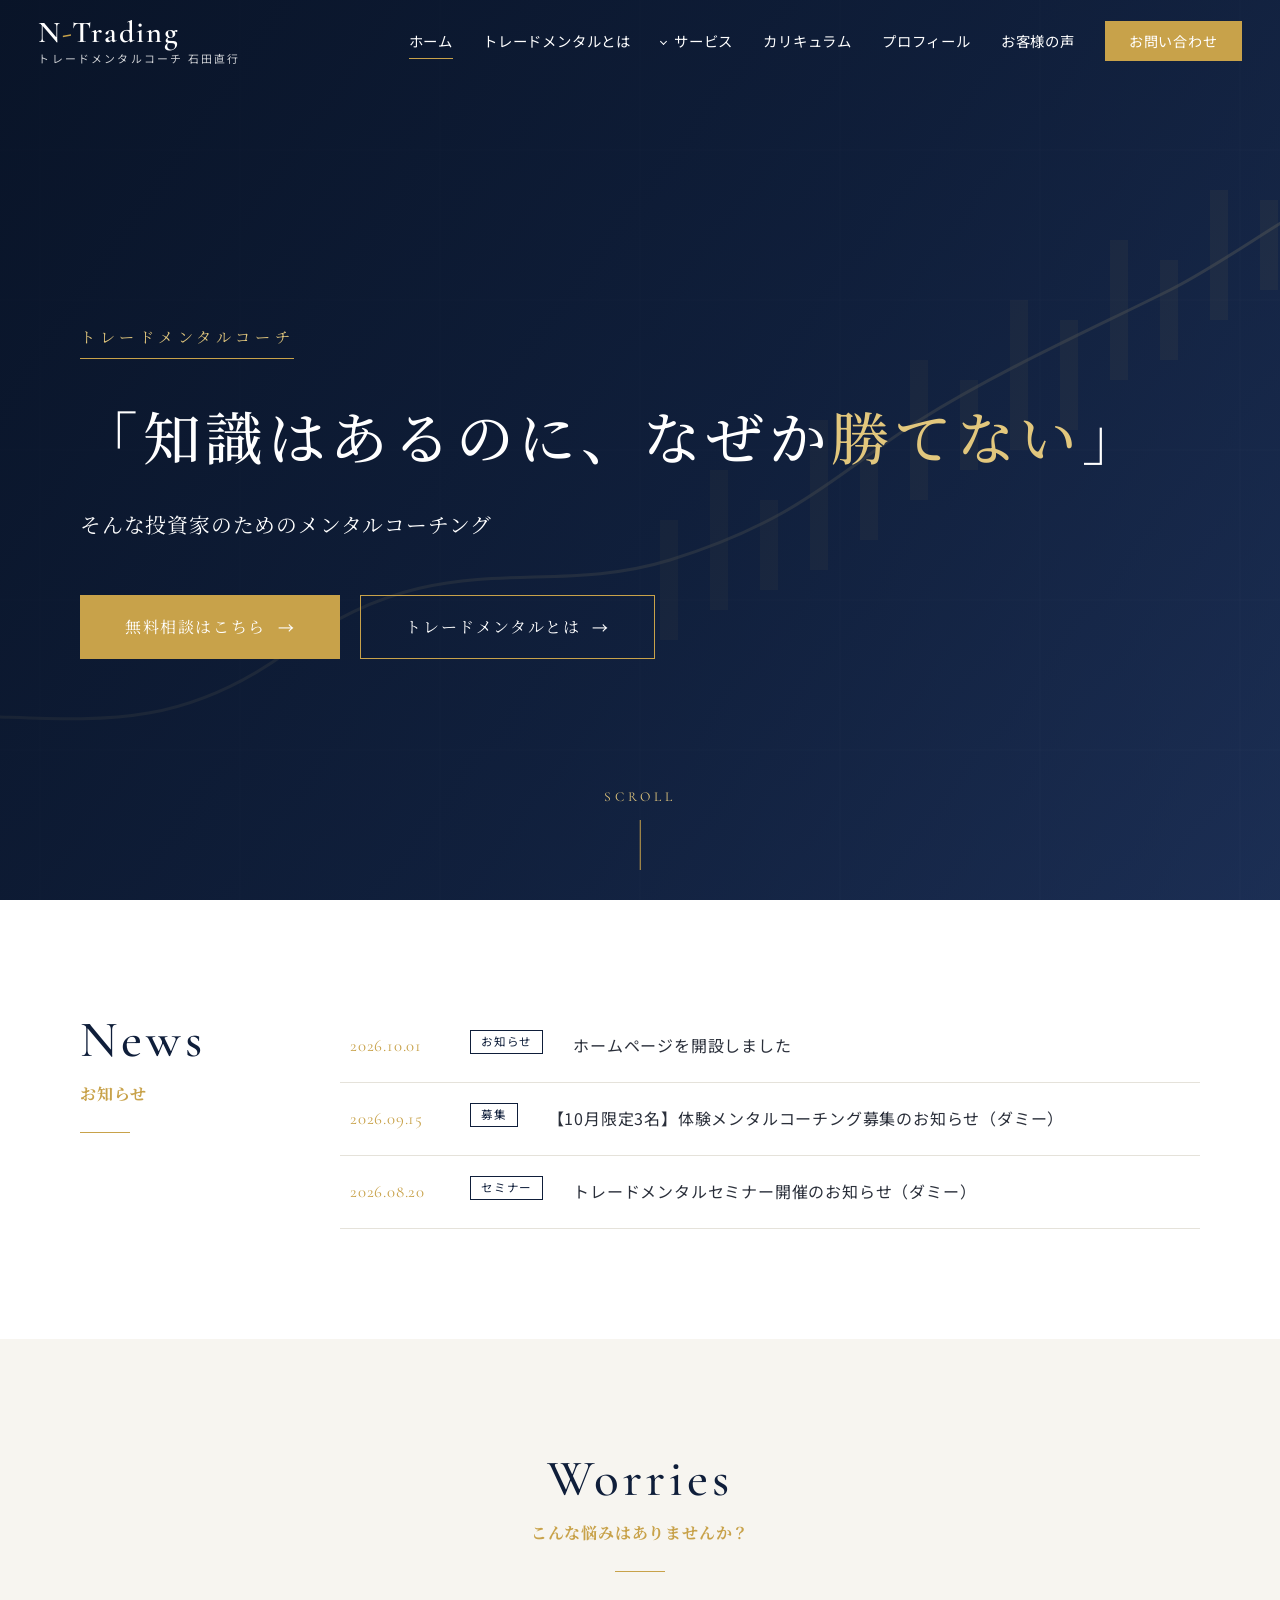
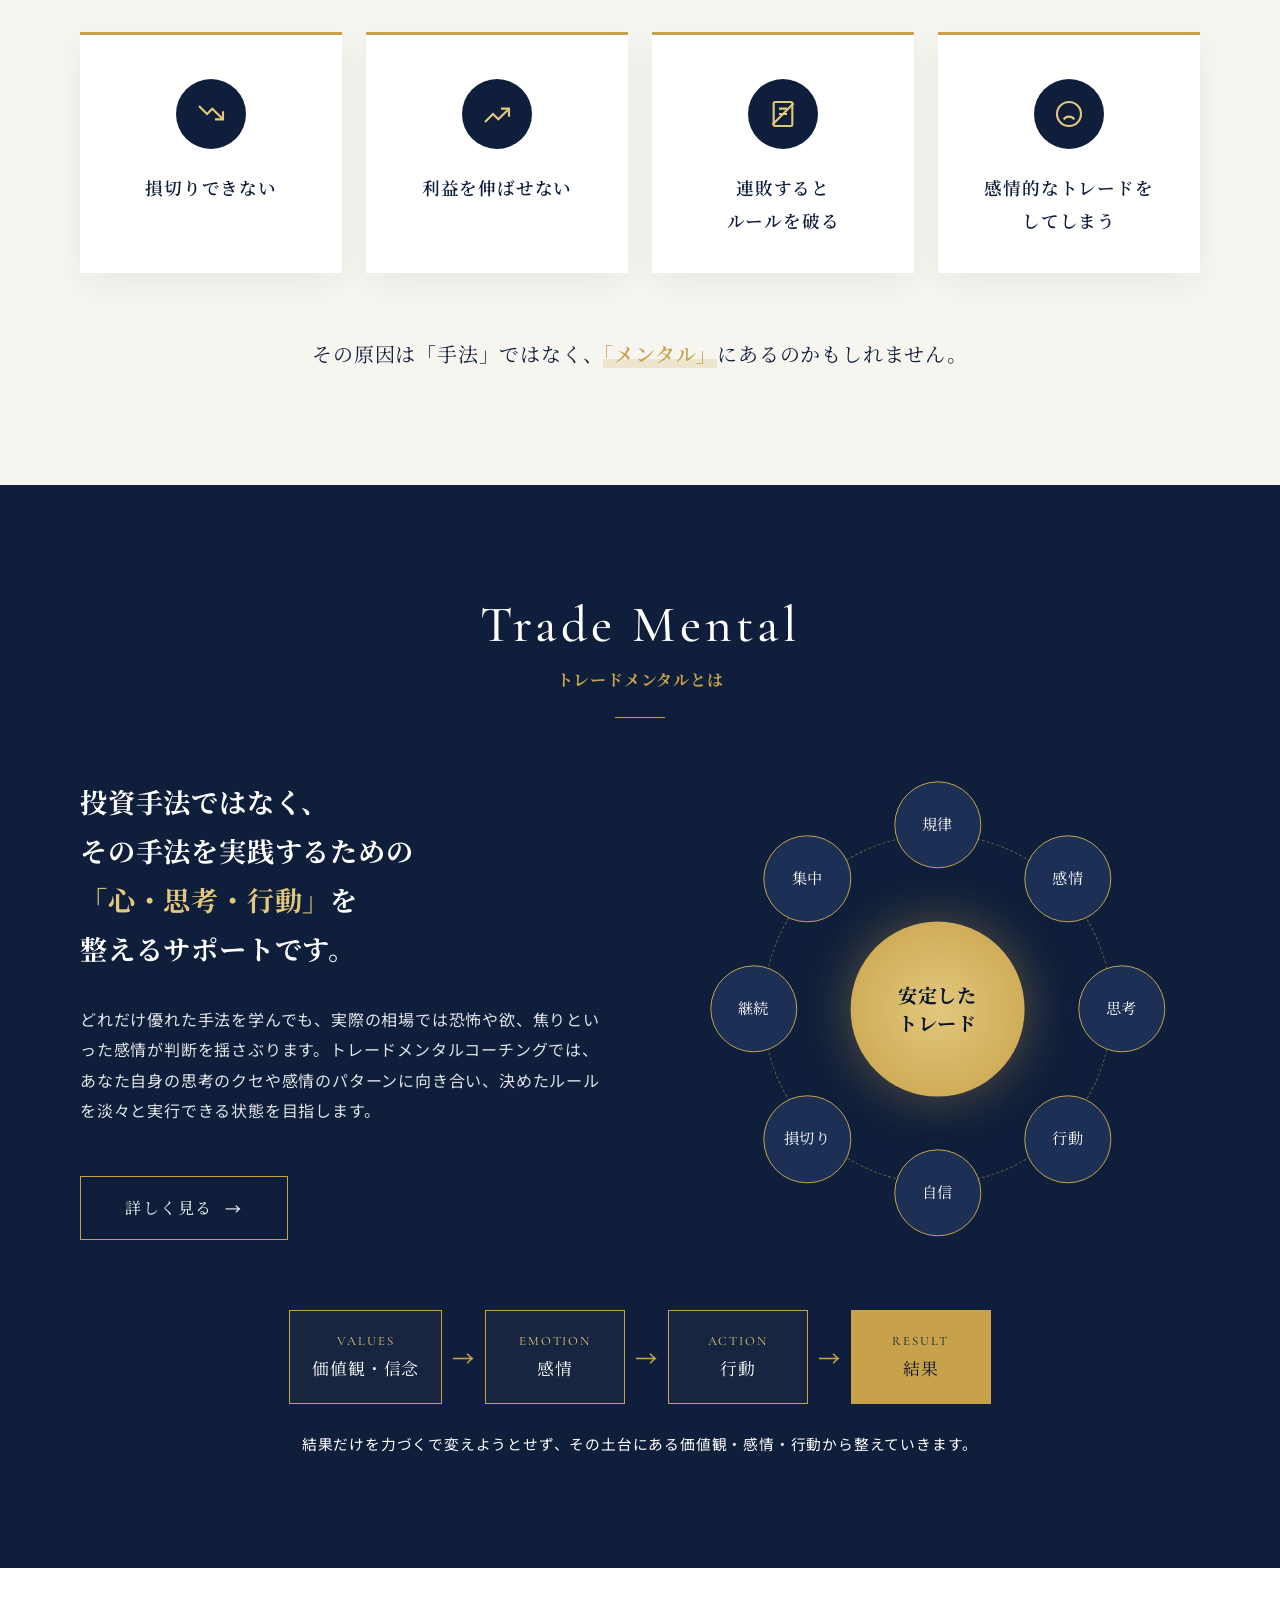
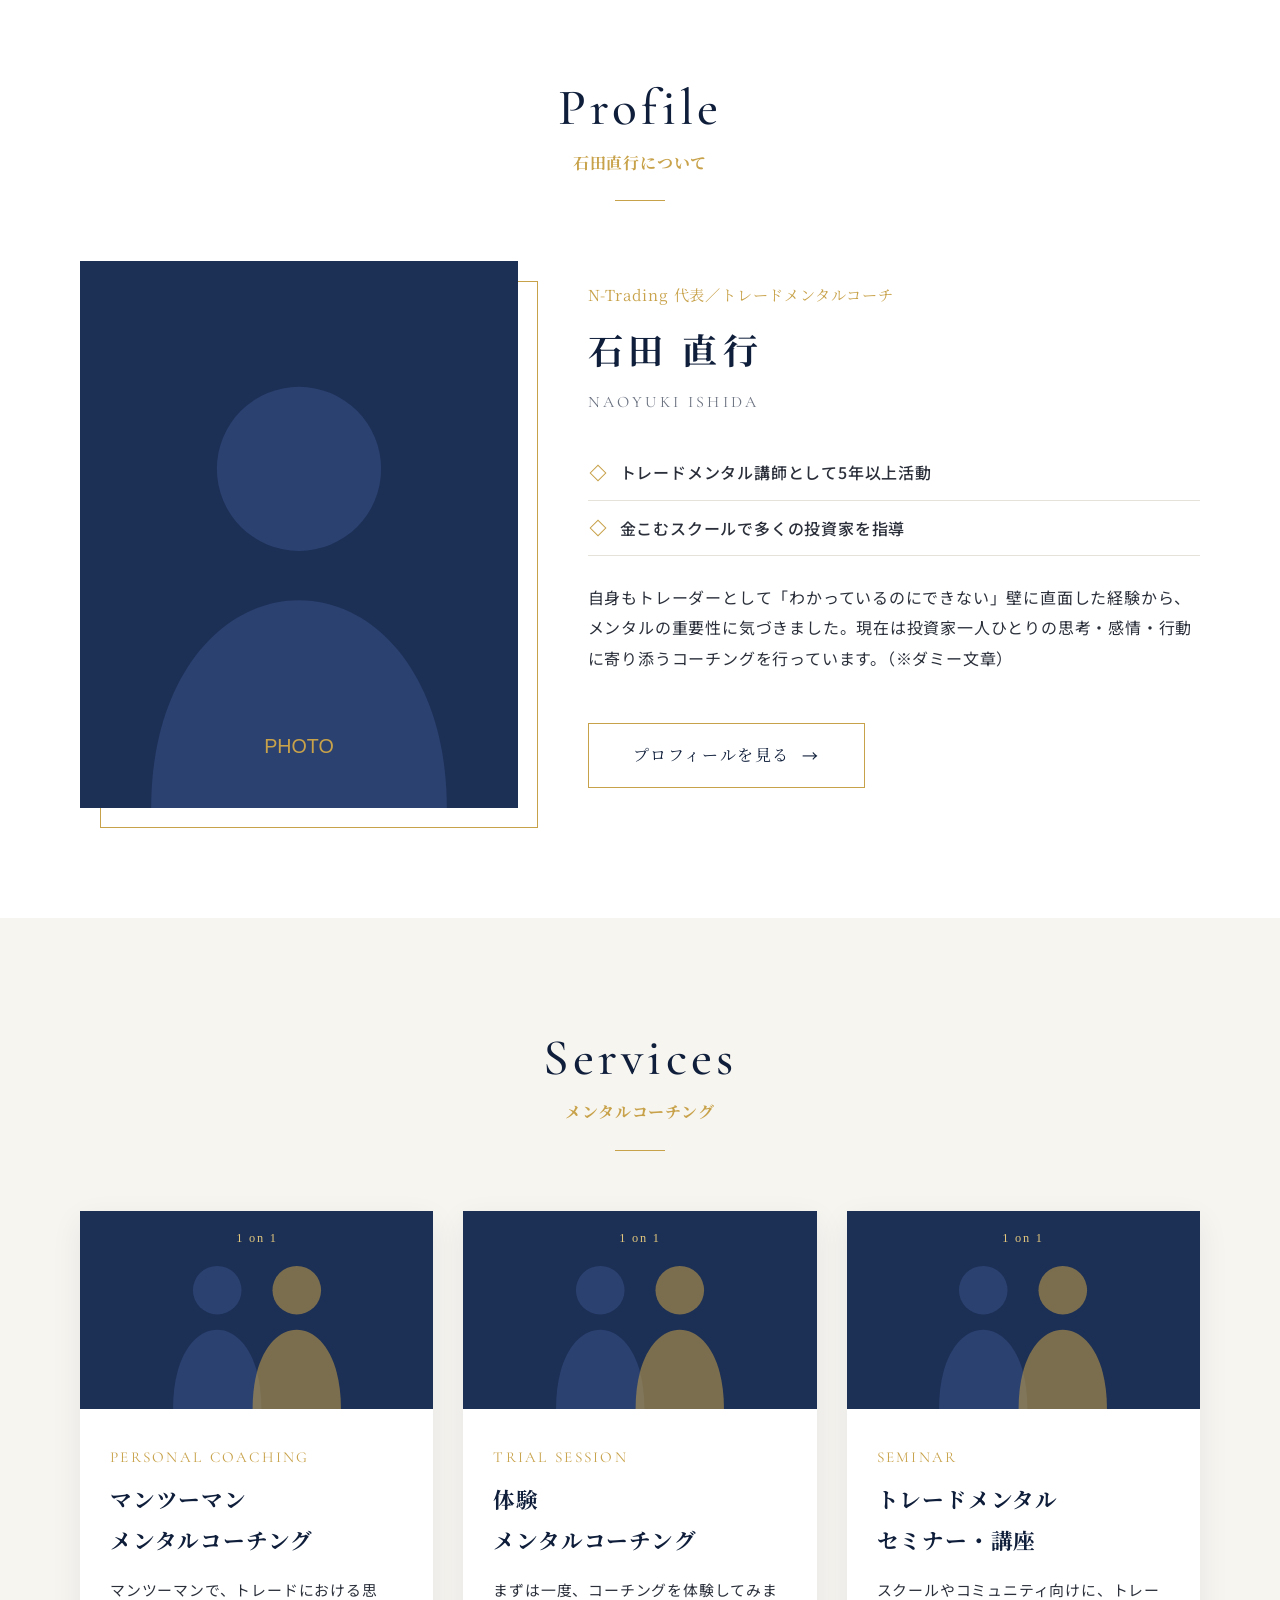
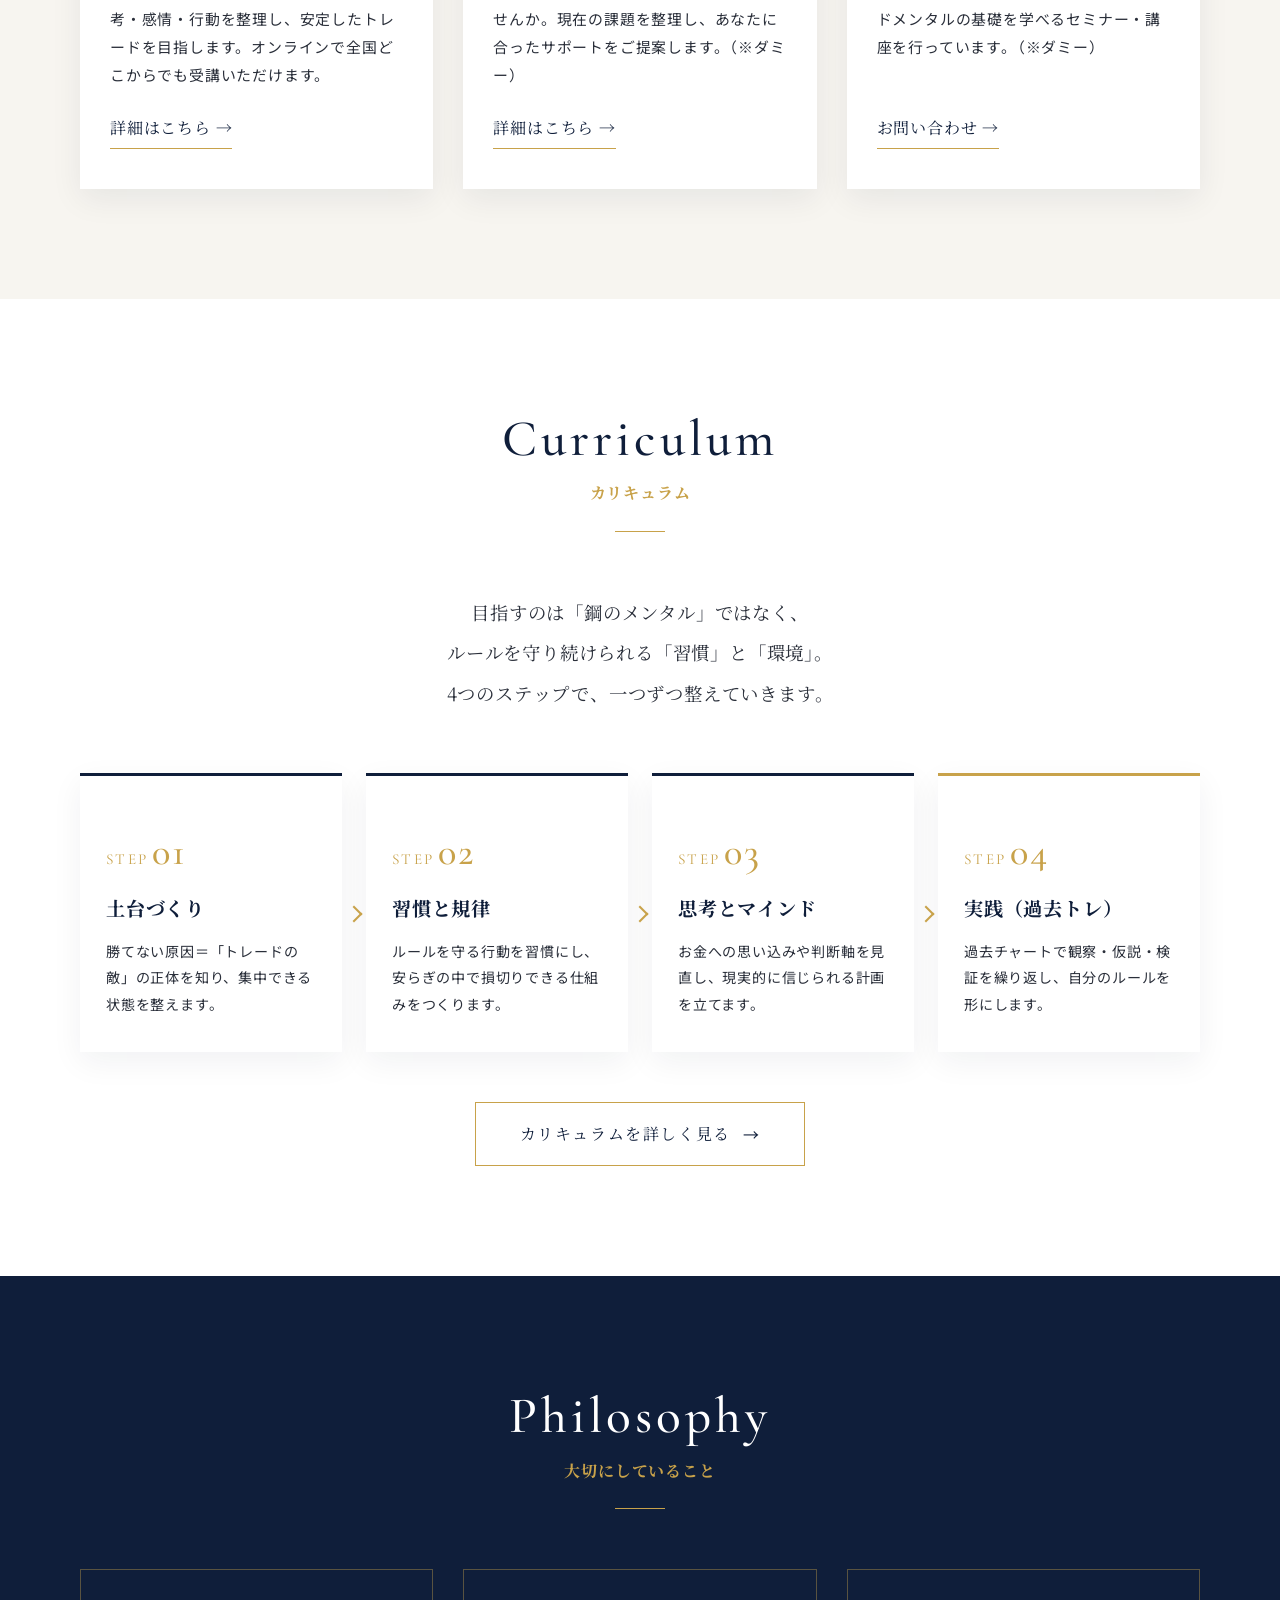
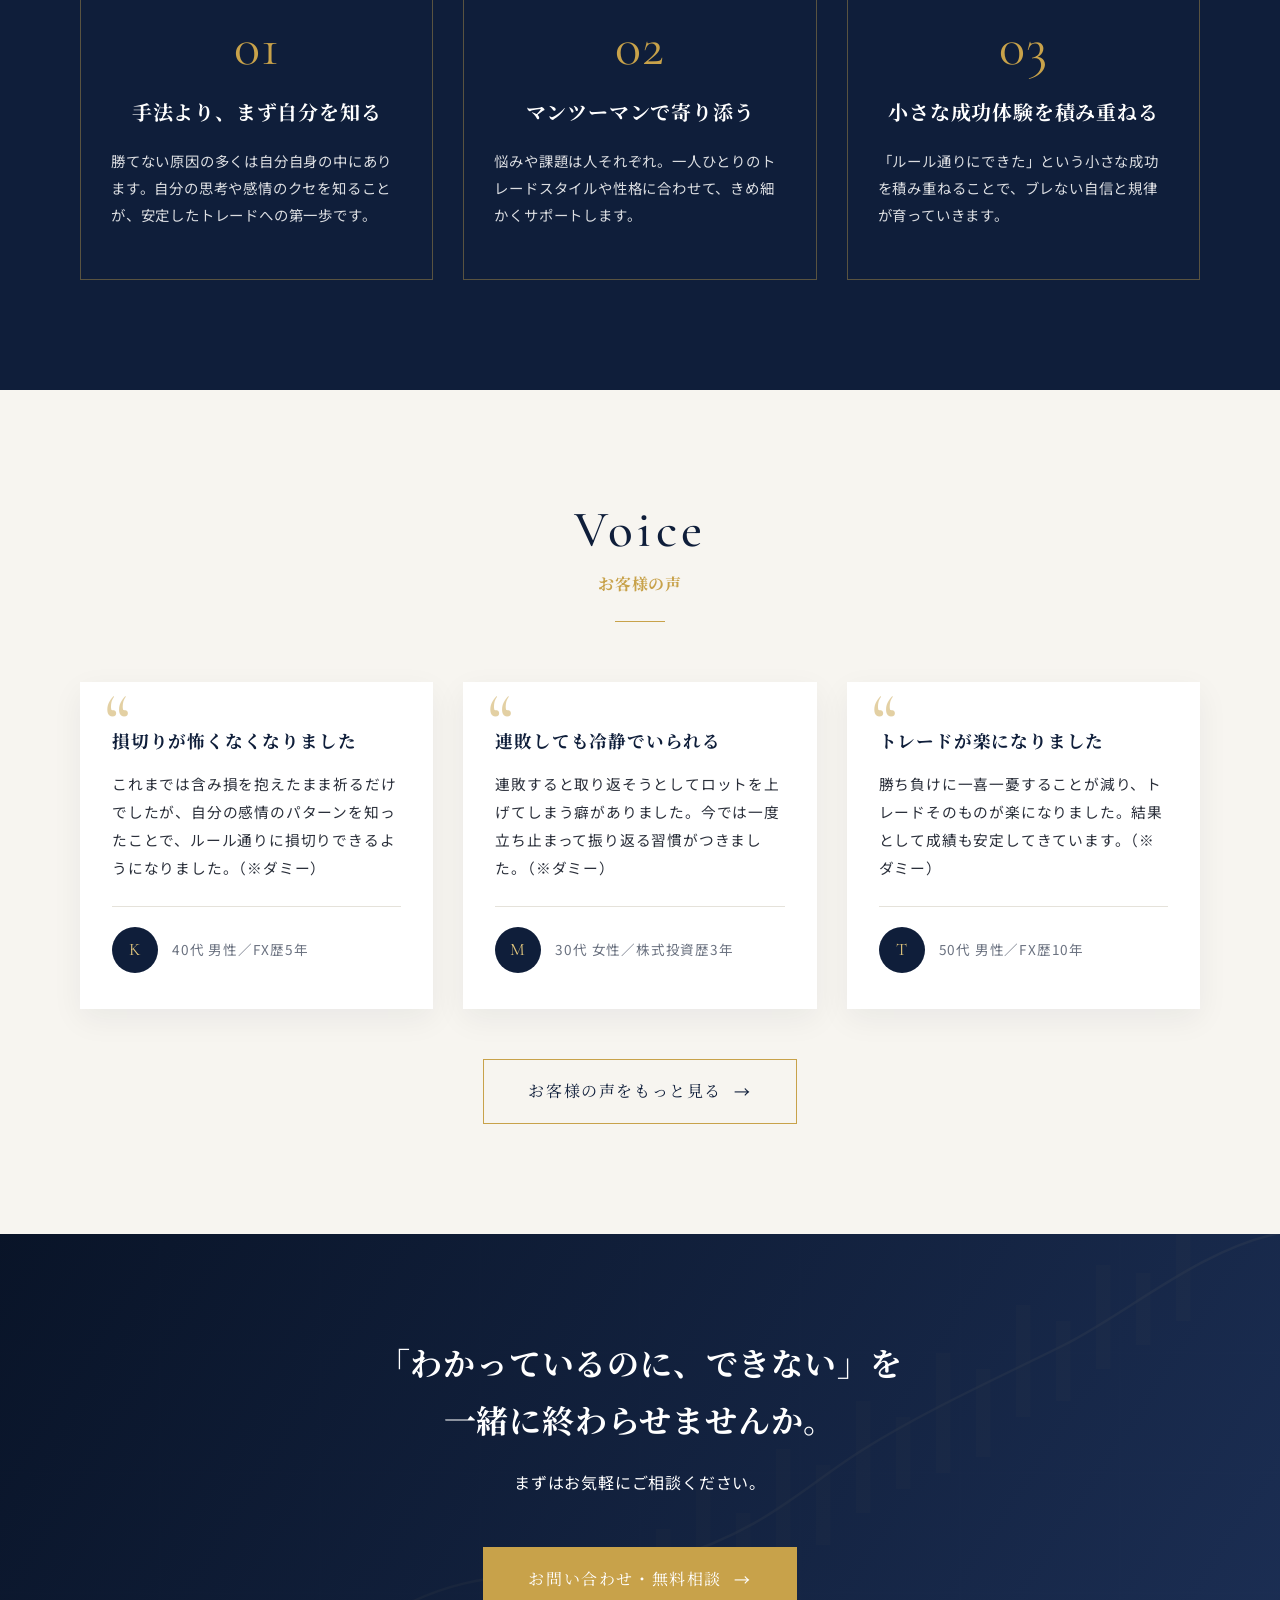
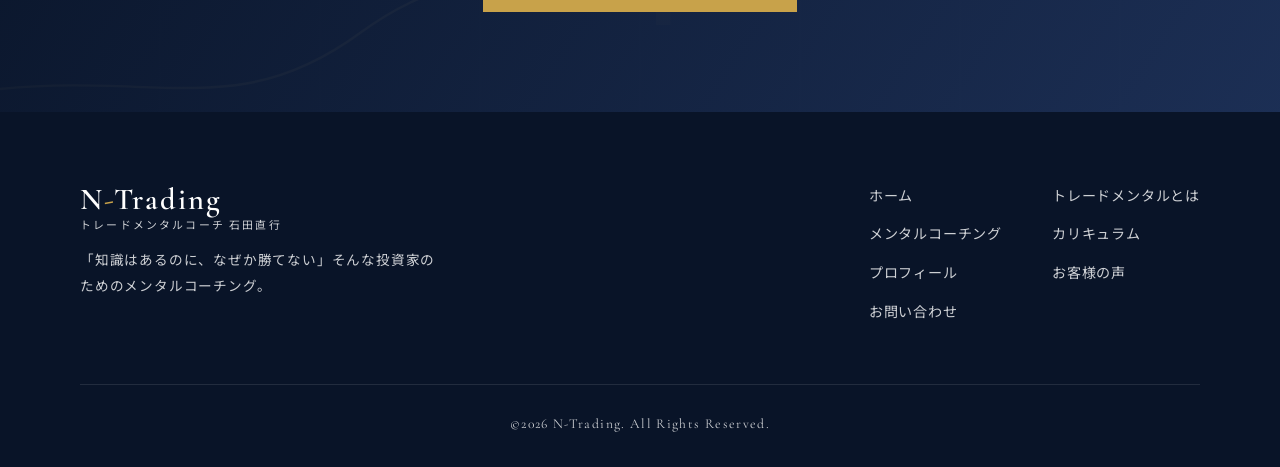
==== index.html @ 73c66bab "Initial commit: 石田直行先生Webサイト制作" ====
<!DOCTYPE html>
<html lang="ja">
<head>
  <meta charset="UTF-8">
  <meta name="viewport" content="width=device-width, initial-scale=1">
  <title>トレードメンタルコーチ 石田直行｜N-Trading</title>
  <meta name="description" content="「知識はあるのに、なぜか勝てない」そんな投資家のためのトレードメンタルコーチング。損切り・感情的なトレードなど、心・思考・行動を整え安定したトレードを目指します。">
  <link rel="preconnect" href="https://fonts.googleapis.com">
  <link rel="preconnect" href="https://fonts.gstatic.com" crossorigin>
  <link href="https://fonts.googleapis.com/css2?family=Cormorant+Garamond:wght@500;600&family=Noto+Sans+JP:wght@400;500;700&family=Noto+Serif+JP:wght@500;600;700&display=swap" rel="stylesheet">
  <link rel="stylesheet" href="css/style.css">
</head>
<body>

  <!-- ===== ヘッダー ===== -->
  <header class="header">
    <div class="header__inner">
      <a href="index.html" class="logo">
        <span class="logo__main">N<span>-</span>Trading</span>
        <span class="logo__sub">トレードメンタルコーチ 石田直行</span>
      </a>
      <button class="hamburger" aria-label="メニュー" aria-expanded="false"><span></span><span></span><span></span></button>
      <nav class="nav">
        <ul class="nav__list">
          <li class="nav__item"><a href="index.html" class="nav__link is-current">ホーム</a></li>
          <li class="nav__item"><a href="mental.html" class="nav__link">トレードメンタルとは</a></li>
          <li class="nav__item nav__item--has-child">
            <a href="service.html" class="nav__link">サービス</a>
            <div class="dropdown">
              <a href="service.html">メンタルコーチング</a>
              <a href="curriculum.html">カリキュラム</a>
              <a href="service.html#flow">ご利用の流れ</a>
              <a href="service.html#price">料金</a>
              <a href="service.html#faq">よくある質問</a>
            </div>
          </li>
          <li class="nav__item"><a href="curriculum.html" class="nav__link">カリキュラム</a></li>
          <li class="nav__item"><a href="profile.html" class="nav__link">プロフィール</a></li>
          <li class="nav__item"><a href="voice.html" class="nav__link">お客様の声</a></li>
          <li class="nav__item"><a href="contact.html" class="nav__cta">お問い合わせ</a></li>
        </ul>
      </nav>
    </div>
  </header>

  <main>
    <!-- ===== ヒーロー ===== -->
    <section class="hero">
      <div class="container hero__inner">
        <p class="hero__label fade-up">トレードメンタルコーチ</p>
        <h1 class="hero__catch fade-up delay-1">「知識はあるのに、<br class="sp-only">なぜか<em>勝てない</em>」</h1>
        <p class="hero__sub fade-up delay-2">そんな投資家のためのメンタルコーチング</p>
        <div class="hero__btns fade-up delay-3">
          <a href="contact.html" class="btn btn--gold">無料相談はこちら</a>
          <a href="mental.html" class="btn btn--light">トレードメンタルとは</a>
        </div>
      </div>
      <p class="hero__scroll">SCROLL</p>
    </section>

    <!-- ===== NEWS（ダミー） ===== -->
    <section class="section">
      <div class="container news">
        <h2 class="section-title"><span class="en">News</span><span class="ja">お知らせ</span></h2>
        <ul class="news__list">
          <li><a href="#"><span class="news__date">2026.10.01</span><span class="news__tag">お知らせ</span><span class="news__title">ホームページを開設しました</span></a></li>
          <li><a href="#"><span class="news__date">2026.09.15</span><span class="news__tag">募集</span><span class="news__title">【10月限定3名】体験メンタルコーチング募集のお知らせ（ダミー）</span></a></li>
          <li><a href="#"><span class="news__date">2026.08.20</span><span class="news__tag">セミナー</span><span class="news__title">トレードメンタルセミナー開催のお知らせ（ダミー）</span></a></li>
        </ul>
      </div>
    </section>

    <!-- ===== こんな悩みはありませんか？ ===== -->
    <section class="section section--offwhite">
      <div class="container">
        <h2 class="section-title fade-up"><span class="en">Worries</span><span class="ja">こんな悩みはありませんか？</span></h2>
        <div class="worries">
          <div class="worry fade-up">
            <div class="worry__icon"><svg viewBox="0 0 24 24"><path d="M3 6l6 6 4-4 8 8"/><path d="M15 16h6v-6"/></svg></div>
            <p class="worry__text">損切りできない</p>
          </div>
          <div class="worry fade-up delay-1">
            <div class="worry__icon"><svg viewBox="0 0 24 24"><path d="M3 18l6-6 4 4 8-8"/><path d="M15 8h6v6"/></svg></div>
            <p class="worry__text">利益を伸ばせない</p>
          </div>
          <div class="worry fade-up delay-2">
            <div class="worry__icon"><svg viewBox="0 0 24 24"><rect x="5" y="3" width="14" height="18" rx="1"/><path d="M9 8h6M9 12h6M4 20L20 4"/></svg></div>
            <p class="worry__text">連敗すると<br>ルールを破る</p>
          </div>
          <div class="worry fade-up delay-3">
            <div class="worry__icon"><svg viewBox="0 0 24 24"><circle cx="12" cy="12" r="9"/><path d="M8 16s1.5-2 4-2 4 2 4 2M9 9.5h.01M15 9.5h.01"/></svg></div>
            <p class="worry__text">感情的なトレードを<br>してしまう</p>
          </div>
        </div>
        <p class="worries-note fade-up">その原因は「手法」ではなく、<br class="sp-only"><strong>「メンタル」</strong>にあるのかもしれません。</p>
      </div>
    </section>

    <!-- ===== トレードメンタルとは ===== -->
    <section class="section section--navy">
      <div class="container">
        <h2 class="section-title fade-up"><span class="en">Trade Mental</span><span class="ja">トレードメンタルとは</span></h2>
        <div class="mental">
          <div class="mental__text fade-up">
            <h3>投資手法ではなく、<br>その手法を実践するための<br><em>「心・思考・行動」</em>を<br>整えるサポートです。</h3>
            <p>どれだけ優れた手法を学んでも、実際の相場では恐怖や欲、焦りといった感情が判断を揺さぶります。トレードメンタルコーチングでは、あなた自身の思考のクセや感情のパターンに向き合い、決めたルールを淡々と実行できる状態を目指します。</p>
            <div class="btn-wrap" style="text-align:left;"><a href="mental.html" class="btn btn--light">詳しく見る</a></div>
          </div>
          <div class="keyword-circle fade-up delay-1">
            <div class="keyword-circle__center">安定した<br>トレード</div>
            <span class="keyword-circle__item">規律</span>
            <span class="keyword-circle__item">感情</span>
            <span class="keyword-circle__item">思考</span>
            <span class="keyword-circle__item">行動</span>
            <span class="keyword-circle__item">自信</span>
            <span class="keyword-circle__item">損切り</span>
            <span class="keyword-circle__item">継続</span>
            <span class="keyword-circle__item">集中</span>
          </div>
        </div>
        <div class="flow-chain fade-up">
          <div class="flow-chain__item"><small>VALUES</small>価値観・信念</div>
          <span class="flow-chain__arrow">→</span>
          <div class="flow-chain__item"><small>EMOTION</small>感情</div>
          <span class="flow-chain__arrow">→</span>
          <div class="flow-chain__item"><small>ACTION</small>行動</div>
          <span class="flow-chain__arrow">→</span>
          <div class="flow-chain__item flow-chain__item--last"><small>RESULT</small>結果</div>
        </div>
        <p class="flow-chain-note fade-up">結果だけを力づくで変えようとせず、その土台にある価値観・感情・行動から整えていきます。</p>
      </div>
    </section>

    <!-- ===== 石田直行について ===== -->
    <section class="section">
      <div class="container">
        <h2 class="section-title fade-up"><span class="en">Profile</span><span class="ja">石田直行について</span></h2>
        <div class="about">
          <div class="about__img fade-up">
            <img src="images/profile.svg" alt="石田直行のプロフィール写真">
          </div>
          <div class="about__body fade-up delay-1">
            <p class="about__role">N-Trading 代表／トレードメンタルコーチ</p>
            <h3 class="about__name">石田 直行</h3>
            <p class="about__name-en">NAOYUKI ISHIDA</p>
            <ul class="about__points">
              <li>トレードメンタル講師として5年以上活動</li>
              <li>金こむスクールで多くの投資家を指導</li>
            </ul>
            <p>自身もトレーダーとして「わかっているのにできない」壁に直面した経験から、メンタルの重要性に気づきました。現在は投資家一人ひとりの思考・感情・行動に寄り添うコーチングを行っています。（※ダミー文章）</p>
            <div class="btn-wrap" style="text-align:left;"><a href="profile.html" class="btn">プロフィールを見る</a></div>
          </div>
        </div>
      </div>
    </section>

    <!-- ===== サービス ===== -->
    <section class="section section--offwhite">
      <div class="container">
        <h2 class="section-title fade-up"><span class="en">Services</span><span class="ja">メンタルコーチング</span></h2>
        <div class="services">
          <article class="service-card fade-up">
            <div class="service-card__img"><img src="images/service.svg" alt="マンツーマンコーチングのイメージ"></div>
            <div class="service-card__body">
              <p class="service-card__label">PERSONAL COACHING</p>
              <h3 class="service-card__title">マンツーマン<br>メンタルコーチング</h3>
              <p class="service-card__text">マンツーマンで、トレードにおける思考・感情・行動を整理し、安定したトレードを目指します。オンラインで全国どこからでも受講いただけます。</p>
              <a href="service.html" class="service-card__link">詳細はこちら</a>
            </div>
          </article>
          <article class="service-card fade-up delay-1">
            <div class="service-card__img"><img src="images/service.svg" alt="体験セッションのイメージ"></div>
            <div class="service-card__body">
              <p class="service-card__label">TRIAL SESSION</p>
              <h3 class="service-card__title">体験<br>メンタルコーチング</h3>
              <p class="service-card__text">まずは一度、コーチングを体験してみませんか。現在の課題を整理し、あなたに合ったサポートをご提案します。（※ダミー）</p>
              <a href="service.html#price" class="service-card__link">詳細はこちら</a>
            </div>
          </article>
          <article class="service-card fade-up delay-2">
            <div class="service-card__img"><img src="images/service.svg" alt="セミナーのイメージ"></div>
            <div class="service-card__body">
              <p class="service-card__label">SEMINAR</p>
              <h3 class="service-card__title">トレードメンタル<br>セミナー・講座</h3>
              <p class="service-card__text">スクールやコミュニティ向けに、トレードメンタルの基礎を学べるセミナー・講座を行っています。（※ダミー）</p>
              <a href="contact.html" class="service-card__link">お問い合わせ</a>
            </div>
          </article>
        </div>
      </div>
    </section>

    <!-- ===== カリキュラム ===== -->
    <section class="section">
      <div class="container">
        <h2 class="section-title fade-up"><span class="en">Curriculum</span><span class="ja">カリキュラム</span></h2>
        <p class="lead fade-up" style="margin-bottom:60px;">目指すのは「鋼のメンタル」ではなく、<br>ルールを守り続けられる「習慣」と「環境」。<br>4つのステップで、一つずつ整えていきます。</p>
        <div class="curriculum-steps">
          <div class="curriculum-step fade-up">
            <p class="curriculum-step__num">STEP<b>01</b></p>
            <h3 class="curriculum-step__title">土台づくり</h3>
            <p class="curriculum-step__text">勝てない原因＝「トレードの敵」の正体を知り、集中できる状態を整えます。</p>
          </div>
          <div class="curriculum-step fade-up delay-1">
            <p class="curriculum-step__num">STEP<b>02</b></p>
            <h3 class="curriculum-step__title">習慣と規律</h3>
            <p class="curriculum-step__text">ルールを守る行動を習慣にし、安らぎの中で損切りできる仕組みをつくります。</p>
          </div>
          <div class="curriculum-step fade-up delay-2">
            <p class="curriculum-step__num">STEP<b>03</b></p>
            <h3 class="curriculum-step__title">思考とマインド</h3>
            <p class="curriculum-step__text">お金への思い込みや判断軸を見直し、現実的に信じられる計画を立てます。</p>
          </div>
          <div class="curriculum-step fade-up delay-3">
            <p class="curriculum-step__num">STEP<b>04</b></p>
            <h3 class="curriculum-step__title">実践（過去トレ）</h3>
            <p class="curriculum-step__text">過去チャートで観察・仮説・検証を繰り返し、自分のルールを形にします。</p>
          </div>
        </div>
        <div class="btn-wrap"><a href="curriculum.html" class="btn">カリキュラムを詳しく見る</a></div>
      </div>
    </section>

    <!-- ===== 大切にしていること（理念・ダミー） ===== -->
    <section class="section section--navy">
      <div class="container">
        <h2 class="section-title fade-up"><span class="en">Philosophy</span><span class="ja">大切にしていること</span></h2>
        <div class="philosophy">
          <div class="philosophy__item fade-up">
            <p class="philosophy__num">01</p>
            <h3 class="philosophy__title">手法より、まず自分を知る</h3>
            <p class="philosophy__text">勝てない原因の多くは自分自身の中にあります。自分の思考や感情のクセを知ることが、安定したトレードへの第一歩です。</p>
          </div>
          <div class="philosophy__item fade-up delay-1">
            <p class="philosophy__num">02</p>
            <h3 class="philosophy__title">マンツーマンで寄り添う</h3>
            <p class="philosophy__text">悩みや課題は人それぞれ。一人ひとりのトレードスタイルや性格に合わせて、きめ細かくサポートします。</p>
          </div>
          <div class="philosophy__item fade-up delay-2">
            <p class="philosophy__num">03</p>
            <h3 class="philosophy__title">小さな成功体験を積み重ねる</h3>
            <p class="philosophy__text">「ルール通りにできた」という小さな成功を積み重ねることで、ブレない自信と規律が育っていきます。</p>
          </div>
        </div>
      </div>
    </section>

    <!-- ===== お客様の声（ダミー） ===== -->
    <section class="section section--offwhite">
      <div class="container">
        <h2 class="section-title fade-up"><span class="en">Voice</span><span class="ja">お客様の声</span></h2>
        <div class="voices">
          <div class="voice fade-up">
            <h3 class="voice__title">損切りが怖くなくなりました</h3>
            <p class="voice__text">これまでは含み損を抱えたまま祈るだけでしたが、自分の感情のパターンを知ったことで、ルール通りに損切りできるようになりました。（※ダミー）</p>
            <div class="voice__person"><span class="voice__avatar">K</span>40代 男性／FX歴5年</div>
          </div>
          <div class="voice fade-up delay-1">
            <h3 class="voice__title">連敗しても冷静でいられる</h3>
            <p class="voice__text">連敗すると取り返そうとしてロットを上げてしまう癖がありました。今では一度立ち止まって振り返る習慣がつきました。（※ダミー）</p>
            <div class="voice__person"><span class="voice__avatar">M</span>30代 女性／株式投資歴3年</div>
          </div>
          <div class="voice fade-up delay-2">
            <h3 class="voice__title">トレードが楽になりました</h3>
            <p class="voice__text">勝ち負けに一喜一憂することが減り、トレードそのものが楽になりました。結果として成績も安定してきています。（※ダミー）</p>
            <div class="voice__person"><span class="voice__avatar">T</span>50代 男性／FX歴10年</div>
          </div>
        </div>
        <div class="btn-wrap"><a href="voice.html" class="btn">お客様の声をもっと見る</a></div>
      </div>
    </section>

    <!-- ===== CTA ===== -->
    <section class="cta">
      <div class="container">
        <h2 class="cta__title fade-up">「わかっているのに、できない」を<br>一緒に終わらせませんか。</h2>
        <p class="cta__text fade-up delay-1">まずはお気軽にご相談ください。</p>
        <div class="btn-wrap fade-up delay-2"><a href="contact.html" class="btn btn--gold">お問い合わせ・無料相談</a></div>
      </div>
    </section>
  </main>

  <!-- ===== フッター ===== -->
  <footer class="footer">
    <div class="container">
      <div class="footer__inner">
        <div>
          <a href="index.html" class="logo">
            <span class="logo__main">N<span>-</span>Trading</span>
            <span class="logo__sub">トレードメンタルコーチ 石田直行</span>
          </a>
          <p class="footer__desc">「知識はあるのに、なぜか勝てない」そんな投資家のためのメンタルコーチング。</p>
        </div>
        <nav class="footer__nav">
          <a href="index.html">ホーム</a>
          <a href="mental.html">トレードメンタルとは</a>
          <a href="service.html">メンタルコーチング</a>
          <a href="curriculum.html">カリキュラム</a>
          <a href="profile.html">プロフィール</a>
          <a href="voice.html">お客様の声</a>
          <a href="contact.html">お問い合わせ</a>
        </nav>
      </div>
      <p class="footer__copy">&copy;2026 N-Trading. All Rights Reserved.</p>
    </div>
  </footer>
  <a href="#" class="pagetop" aria-label="ページトップへ">↑</a>

  <script src="js/main.js"></script>
</body>
</html>
---- css/style.css ----
@charset "UTF-8";

/* ========================================
   配色・フォント設定（ここを変えると全体に反映）
   ======================================== */
:root {
  --navy: #0f1e3a;
  --navy-light: #1c2f55;
  --navy-deep: #091428;
  --gold: #c8a24a;
  --gold-light: #e2c77d;
  --offwhite: #f7f5f0;
  --text: #2a2f3a;
  --text-light: #6b7280;
  --white: #ffffff;
  --font-serif: "Noto Serif JP", serif;
  --font-sans: "Noto Sans JP", sans-serif;
  --font-en: "Cormorant Garamond", serif;
  --header-h: 80px;
  --max-w: 1120px;
}

/* ========================================
   リセット・基本
   ======================================== */
*, *::before, *::after { box-sizing: border-box; margin: 0; padding: 0; }
html { scroll-behavior: smooth; }
body {
  font-family: var(--font-sans);
  color: var(--text);
  background: var(--white);
  line-height: 1.9;
  letter-spacing: 0.05em;
  -webkit-font-smoothing: antialiased;
}
img { max-width: 100%; height: auto; display: block; }
a { color: inherit; text-decoration: none; transition: color .3s, opacity .3s, background .3s; }
ul { list-style: none; }

.container { width: 90%; max-width: var(--max-w); margin: 0 auto; }
.section { padding: 110px 0; }
.section--offwhite { background: var(--offwhite); }
.section--navy { background: var(--navy); color: var(--white); }
.text-center { text-align: center; }
.sp-only { display: none; }

/* ========================================
   見出し
   ======================================== */
.section-title { text-align: center; margin-bottom: 60px; }
.section-title .en {
  display: block;
  font-family: var(--font-en);
  font-size: 3.2rem;
  font-weight: 500;
  letter-spacing: 0.08em;
  color: var(--navy);
  line-height: 1.2;
}
.section-title .ja {
  display: block;
  font-family: var(--font-serif);
  font-size: 1rem;
  color: var(--gold);
  margin-top: 8px;
}
.section-title::after {
  content: "";
  display: block;
  width: 50px;
  height: 1px;
  background: var(--gold);
  margin: 22px auto 0;
}
.section--navy .section-title .en { color: var(--white); }

.lead {
  font-family: var(--font-serif);
  font-size: 1.15rem;
  line-height: 2.2;
  text-align: center;
}

/* ========================================
   ボタン
   ======================================== */
.btn {
  display: inline-flex;
  align-items: center;
  gap: 12px;
  padding: 16px 44px;
  border: 1px solid var(--gold);
  color: var(--navy);
  font-family: var(--font-serif);
  letter-spacing: 0.1em;
  position: relative;
  overflow: hidden;
  z-index: 1;
}
.btn::before {
  content: "";
  position: absolute;
  inset: 0;
  background: var(--gold);
  transform: scaleX(0);
  transform-origin: right;
  transition: transform .4s ease;
  z-index: -1;
}
.btn:hover::before { transform: scaleX(1); transform-origin: left; }
.btn:hover { color: var(--white); }
.btn::after { content: "→"; font-family: var(--font-sans); }
.btn--gold { background: var(--gold); color: var(--white); }
.btn--gold::before { background: var(--navy); }
.btn--light { color: var(--white); }
.btn-wrap { margin-top: 50px; text-align: center; }

/* ========================================
   ヘッダー
   ======================================== */
.header {
  position: fixed;
  top: 0; left: 0; right: 0;
  height: var(--header-h);
  z-index: 100;
  transition: background .4s, box-shadow .4s, height .4s;
}
.header.is-scrolled,
.header--solid {
  background: rgba(15, 30, 58, 0.96);
  box-shadow: 0 2px 20px rgba(0,0,0,.15);
}
.header__inner {
  height: 100%;
  width: 94%;
  max-width: 1280px;
  margin: 0 auto;
  display: flex;
  align-items: center;
  justify-content: space-between;
}
.logo { color: var(--white); line-height: 1.2; }
.logo__main {
  display: block;
  font-family: var(--font-en);
  font-size: 1.9rem;
  font-weight: 600;
  letter-spacing: 0.06em;
}
.logo__main span { color: var(--gold); }
.logo__sub { display: block; font-size: .68rem; letter-spacing: .2em; opacity: .8; }

.nav__list { display: flex; align-items: center; gap: 30px; }
.nav__item { position: relative; }
.nav__link {
  color: var(--white);
  font-size: .9rem;
  padding: 8px 0;
  position: relative;
}
.nav__link::after {
  content: "";
  position: absolute;
  left: 0; bottom: 0;
  width: 100%; height: 1px;
  background: var(--gold);
  transform: scaleX(0);
  transition: transform .3s;
}
.nav__link:hover::after,
.nav__link.is-current::after { transform: scaleX(1); }

/* ドロップダウン */
.nav__item--has-child > .nav__link::before {
  content: "";
  display: inline-block;
  width: 5px; height: 5px;
  border-right: 1px solid currentColor;
  border-bottom: 1px solid currentColor;
  transform: rotate(45deg);
  margin-right: 8px;
  vertical-align: 3px;
}
.dropdown {
  position: absolute;
  top: 100%;
  left: 50%;
  transform: translate(-50%, 10px);
  min-width: 220px;
  background: var(--navy-deep);
  border-top: 2px solid var(--gold);
  padding: 10px 0;
  opacity: 0;
  visibility: hidden;
  transition: .3s;
}
.nav__item--has-child:hover .dropdown { opacity: 1; visibility: visible; transform: translate(-50%, 0); }
.dropdown a { display: block; padding: 10px 22px; color: var(--white); font-size: .85rem; }
.dropdown a:hover { background: var(--navy-light); color: var(--gold-light); }

.nav__cta {
  background: var(--gold);
  color: var(--white);
  padding: 10px 24px;
  font-size: .88rem;
}
.nav__cta:hover { background: var(--gold-light); }

/* ハンバーガー */
.hamburger {
  display: none;
  width: 44px; height: 44px;
  background: none;
  border: none;
  cursor: pointer;
  position: relative;
  z-index: 110;
}
.hamburger span {
  position: absolute;
  left: 10px;
  width: 24px; height: 1.5px;
  background: var(--white);
  transition: .3s;
}
.hamburger span:nth-child(1) { top: 15px; }
.hamburger span:nth-child(2) { top: 21px; }
.hamburger span:nth-child(3) { top: 27px; }
.hamburger.is-open span:nth-child(1) { top: 21px; transform: rotate(45deg); }
.hamburger.is-open span:nth-child(2) { opacity: 0; }
.hamburger.is-open span:nth-child(3) { top: 21px; transform: rotate(-45deg); }

/* ========================================
   ヒーロー（トップ）
   ======================================== */
.hero {
  position: relative;
  min-height: 100vh;
  display: flex;
  align-items: center;
  color: var(--white);
  background:
    linear-gradient(120deg, rgba(9,20,40,.92) 0%, rgba(15,30,58,.78) 55%, rgba(28,47,85,.6) 100%),
    url("../images/hero.svg") center / cover no-repeat,
    var(--navy);
  overflow: hidden;
}
.hero__inner { position: relative; z-index: 2; padding-top: var(--header-h); }
.hero__label {
  display: inline-block;
  font-family: var(--font-serif);
  font-size: .95rem;
  letter-spacing: .3em;
  color: var(--gold-light);
  border-bottom: 1px solid var(--gold);
  padding-bottom: 6px;
  margin-bottom: 30px;
}
.hero__catch {
  font-family: var(--font-serif);
  font-size: clamp(2rem, 5vw, 3.6rem);
  font-weight: 500;
  line-height: 1.6;
  letter-spacing: .08em;
}
.hero__catch em { font-style: normal; color: var(--gold-light); }
.hero__sub {
  font-family: var(--font-serif);
  font-size: clamp(1rem, 2vw, 1.3rem);
  margin-top: 24px;
  opacity: .92;
}
.hero__btns { margin-top: 50px; display: flex; gap: 20px; flex-wrap: wrap; }
.hero__scroll {
  position: absolute;
  bottom: 30px;
  left: 50%;
  transform: translateX(-50%);
  font-family: var(--font-en);
  font-size: .85rem;
  letter-spacing: .3em;
  color: var(--gold-light);
  z-index: 2;
}
.hero__scroll::after {
  content: "";
  display: block;
  width: 1px; height: 50px;
  background: var(--gold);
  margin: 10px auto 0;
  animation: scrollLine 2s infinite;
  transform-origin: top;
}
@keyframes scrollLine {
  0% { transform: scaleY(0); }
  50% { transform: scaleY(1); transform-origin: top; }
  51% { transform-origin: bottom; }
  100% { transform: scaleY(0); transform-origin: bottom; }
}

/* ========================================
   下層ページヘッダー
   ======================================== */
.page-header {
  padding: calc(var(--header-h) + 80px) 0 80px;
  background:
    linear-gradient(120deg, rgba(9,20,40,.94), rgba(28,47,85,.82)),
    url("../images/hero.svg") center / cover no-repeat;
  color: var(--white);
  text-align: center;
}
.page-header .en {
  display: block;
  font-family: var(--font-en);
  font-size: clamp(2.4rem, 5vw, 3.6rem);
  letter-spacing: .08em;
  line-height: 1.2;
}
.page-header .ja { display: block; font-family: var(--font-serif); color: var(--gold-light); margin-top: 10px; }

.breadcrumb { background: var(--offwhite); font-size: .8rem; padding: 14px 0; color: var(--text-light); }
.breadcrumb a { color: var(--navy); }
.breadcrumb a:hover { color: var(--gold); }
.breadcrumb span { margin: 0 10px; }

/* ========================================
   NEWS
   ======================================== */
.news { display: grid; grid-template-columns: 220px 1fr; gap: 40px; align-items: start; }
.news .section-title { text-align: left; margin-bottom: 0; }
.news .section-title::after { margin-left: 0; }
.news__list li { border-bottom: 1px solid #e5e2da; }
.news__list a { display: flex; gap: 30px; padding: 20px 10px; }
.news__list a:hover { background: var(--offwhite); }
.news__date { font-family: var(--font-en); font-size: 1.05rem; color: var(--gold); min-width: 90px; }
.news__tag {
  font-size: .72rem;
  border: 1px solid var(--navy);
  color: var(--navy);
  padding: 0 10px;
  height: fit-content;
  white-space: nowrap;
}

/* ========================================
   お悩み
   ======================================== */
.worries { display: grid; grid-template-columns: repeat(4, 1fr); gap: 24px; }
.worry {
  background: var(--white);
  padding: 44px 20px 36px;
  text-align: center;
  border-top: 3px solid var(--gold);
  box-shadow: 0 10px 30px rgba(15,30,58,.06);
  transition: transform .3s, box-shadow .3s;
}
.worry:hover { transform: translateY(-6px); box-shadow: 0 18px 40px rgba(15,30,58,.12); }
.worry__icon {
  width: 70px; height: 70px;
  margin: 0 auto 22px;
  border-radius: 50%;
  background: var(--navy);
  display: grid;
  place-items: center;
}
.worry__icon svg { width: 32px; height: 32px; stroke: var(--gold-light); fill: none; stroke-width: 1.6; }
.worry__text { font-family: var(--font-serif); font-size: 1.1rem; font-weight: 600; color: var(--navy); }
.worries-note {
  margin-top: 60px;
  text-align: center;
  font-family: var(--font-serif);
  font-size: 1.25rem;
  color: var(--navy);
  line-height: 2.1;
}
.worries-note strong { color: var(--gold); font-weight: 600; background: linear-gradient(transparent 70%, rgba(200,162,74,.2) 70%); }

/* ========================================
   トレードメンタルとは（キーワード円形図）
   ======================================== */
.mental { display: grid; grid-template-columns: 1fr 1fr; gap: 70px; align-items: center; }
.mental__text h3 {
  font-family: var(--font-serif);
  font-size: 1.7rem;
  line-height: 1.8;
  color: var(--white);
  margin-bottom: 30px;
}
.mental__text h3 em { font-style: normal; color: var(--gold-light); }
.mental__text p { opacity: .88; }

.keyword-circle {
  position: relative;
  width: 100%;
  max-width: 460px;
  aspect-ratio: 1 / 1;
  margin: 0 auto;
}
.keyword-circle::before {
  content: "";
  position: absolute;
  inset: 12%;
  border: 1px dashed rgba(200,162,74,.5);
  border-radius: 50%;
  animation: rotate 60s linear infinite;
}
@keyframes rotate { to { transform: rotate(360deg); } }
.keyword-circle__center {
  position: absolute;
  top: 50%; left: 50%;
  transform: translate(-50%, -50%);
  width: 38%;
  aspect-ratio: 1 / 1;
  border-radius: 50%;
  background: radial-gradient(circle, var(--gold-light), var(--gold));
  color: var(--navy-deep);
  display: grid;
  place-items: center;
  text-align: center;
  font-family: var(--font-serif);
  font-weight: 700;
  font-size: clamp(.95rem, 1.8vw, 1.2rem);
  line-height: 1.5;
  box-shadow: 0 0 50px rgba(200,162,74,.4);
}
.keyword-circle__item {
  position: absolute;
  width: 19%;
  aspect-ratio: 1 / 1;
  border-radius: 50%;
  border: 1px solid var(--gold);
  background: var(--navy-light);
  color: var(--white);
  display: grid;
  place-items: center;
  font-family: var(--font-serif);
  font-size: clamp(.75rem, 1.4vw, .95rem);
  transform: translate(-50%, -50%);
  transition: background .3s, color .3s;
}
.keyword-circle__item:hover { background: var(--gold); color: var(--navy-deep); }

/* ========================================
   プロフィール（トップ抜粋）
   ======================================== */
.about { display: grid; grid-template-columns: 5fr 7fr; gap: 70px; align-items: center; }
.about__img { position: relative; }
.about__img::before {
  content: "";
  position: absolute;
  top: 20px; left: 20px;
  width: 100%; height: 100%;
  border: 1px solid var(--gold);
  z-index: -1;
}
.about__img img { width: 100%; aspect-ratio: 4 / 5; object-fit: cover; }
.about__role { font-family: var(--font-serif); color: var(--gold); font-size: .95rem; }
.about__name {
  font-family: var(--font-serif);
  font-size: 2.2rem;
  color: var(--navy);
  margin: 6px 0 4px;
  letter-spacing: .15em;
}
.about__name-en { font-family: var(--font-en); color: var(--text-light); letter-spacing: .2em; margin-bottom: 28px; }
.about__points { margin: 26px 0; }
.about__points li {
  padding: 12px 0 12px 32px;
  border-bottom: 1px solid #e5e2da;
  position: relative;
  font-weight: 500;
}
.about__points li::before {
  content: "";
  position: absolute;
  left: 4px; top: 50%;
  width: 12px; height: 12px;
  border: 1px solid var(--gold);
  transform: translateY(-50%) rotate(45deg);
}

/* ========================================
   サービスカード
   ======================================== */
.services { display: grid; grid-template-columns: repeat(auto-fit, minmax(300px, 1fr)); gap: 30px; }
.service-card {
  background: var(--white);
  box-shadow: 0 10px 30px rgba(15,30,58,.07);
  display: flex;
  flex-direction: column;
}
.service-card__img { aspect-ratio: 16 / 9; overflow: hidden; background: var(--navy-light); }
.service-card__img img { width: 100%; height: 100%; object-fit: cover; transition: transform .6s; }
.service-card:hover .service-card__img img { transform: scale(1.05); }
.service-card__body { padding: 34px 30px 40px; flex: 1; display: flex; flex-direction: column; }
.service-card__label { font-family: var(--font-en); color: var(--gold); letter-spacing: .15em; font-size: .95rem; }
.service-card__title { font-family: var(--font-serif); font-size: 1.35rem; color: var(--navy); margin: 6px 0 16px; }
.service-card__text { font-size: .93rem; flex: 1; }
.service-card__link {
  margin-top: 24px;
  align-self: flex-start;
  font-family: var(--font-serif);
  color: var(--navy);
  border-bottom: 1px solid var(--gold);
  padding-bottom: 4px;
}
.service-card__link::after { content: " →"; }
.service-card__link:hover { color: var(--gold); }

/* ========================================
   理念（大切にしていること）
   ======================================== */
.philosophy { display: grid; grid-template-columns: repeat(3, 1fr); gap: 30px; }
.philosophy__item {
  text-align: center;
  padding: 50px 30px;
  border: 1px solid rgba(200,162,74,.4);
  position: relative;
}
.philosophy__num {
  font-family: var(--font-en);
  font-size: 3.4rem;
  color: var(--gold);
  line-height: 1;
  margin-bottom: 18px;
}
.philosophy__title { font-family: var(--font-serif); font-size: 1.25rem; margin-bottom: 16px; }
.philosophy__text { font-size: .9rem; opacity: .85; text-align: left; }

/* ========================================
   お客様の声
   ======================================== */
.voices { display: grid; grid-template-columns: repeat(3, 1fr); gap: 30px; }
.voice {
  background: var(--white);
  padding: 44px 32px 36px;
  position: relative;
  box-shadow: 0 10px 30px rgba(15,30,58,.06);
}
.voice::before {
  content: "“";
  position: absolute;
  top: 0; left: 24px;
  font-family: var(--font-en);
  font-size: 5rem;
  line-height: 1;
  color: var(--gold);
  opacity: .5;
}
.voice__title { font-family: var(--font-serif); font-size: 1.1rem; color: var(--navy); margin-bottom: 14px; line-height: 1.7; }
.voice__text { font-size: .92rem; }
.voice__person {
  display: flex;
  align-items: center;
  gap: 14px;
  margin-top: 24px;
  padding-top: 20px;
  border-top: 1px solid #e5e2da;
  font-size: .85rem;
  color: var(--text-light);
}
.voice__avatar {
  width: 46px; height: 46px;
  border-radius: 50%;
  background: var(--navy);
  color: var(--gold-light);
  display: grid;
  place-items: center;
  font-family: var(--font-en);
  font-size: 1.1rem;
}

/* ========================================
   CTA
   ======================================== */
.cta {
  background:
    linear-gradient(120deg, rgba(9,20,40,.94), rgba(28,47,85,.88)),
    url("../images/hero.svg") center / cover no-repeat;
  color: var(--white);
  text-align: center;
  padding: 100px 0;
}
.cta__title { font-family: var(--font-serif); font-size: clamp(1.4rem, 3vw, 2rem); line-height: 1.8; }
.cta__text { margin-top: 18px; opacity: .85; }
.cta .btn-wrap { display: flex; justify-content: center; gap: 20px; flex-wrap: wrap; }

/* ========================================
   下層：汎用コンテンツ
   ======================================== */
.content-block { max-width: 860px; margin: 0 auto; }
.content-block + .content-block { margin-top: 80px; }
.content-block h3 {
  font-family: var(--font-serif);
  font-size: 1.5rem;
  color: var(--navy);
  padding-left: 20px;
  border-left: 3px solid var(--gold);
  margin-bottom: 26px;
  line-height: 1.6;
}
.content-block p + p { margin-top: 1.2em; }

/* 3要素（心・思考・行動） */
.elements { display: grid; grid-template-columns: repeat(3, 1fr); gap: 30px; margin-top: 50px; }
.element {
  text-align: center;
  padding: 44px 26px;
  background: var(--white);
  border-bottom: 3px solid var(--gold);
  box-shadow: 0 10px 30px rgba(15,30,58,.06);
}
.element__kanji {
  width: 100px; height: 100px;
  margin: 0 auto 20px;
  border-radius: 50%;
  background: var(--navy);
  color: var(--gold-light);
  display: grid;
  place-items: center;
  font-family: var(--font-serif);
  font-size: 1.7rem;
}
.element__title { font-family: var(--font-serif); font-size: 1.15rem; color: var(--navy); margin-bottom: 12px; }
.element__text { font-size: .9rem; text-align: left; }

/* 比較表 */
.compare { display: grid; grid-template-columns: 1fr 1fr; gap: 30px; margin-top: 40px; }
.compare__box { padding: 36px 32px; background: var(--white); }
.compare__box--gold { background: var(--navy); color: var(--white); }
.compare__box h4 { font-family: var(--font-serif); font-size: 1.15rem; margin-bottom: 16px; }
.compare__box--gold h4 { color: var(--gold-light); }
.compare__box li { padding: 8px 0 8px 24px; position: relative; font-size: .93rem; }
.compare__box li::before { content: "・"; position: absolute; left: 4px; color: var(--gold); }

/* プロフィール詳細 */
.profile-detail { display: grid; grid-template-columns: 4fr 7fr; gap: 60px; align-items: start; }
.profile-table { width: 100%; border-collapse: collapse; margin-top: 30px; }
.profile-table th, .profile-table td { padding: 18px 10px; border-bottom: 1px solid #e5e2da; text-align: left; vertical-align: top; font-size: .95rem; }
.profile-table th { width: 30%; color: var(--navy); font-family: var(--font-serif); font-weight: 600; }

.timeline { position: relative; padding-left: 30px; }
.timeline::before { content: ""; position: absolute; left: 6px; top: 8px; bottom: 8px; width: 1px; background: var(--gold); }
.timeline li { position: relative; padding-bottom: 30px; }
.timeline li::before {
  content: "";
  position: absolute;
  left: -30px; top: 8px;
  width: 13px; height: 13px;
  border-radius: 50%;
  background: var(--white);
  border: 2px solid var(--gold);
}
.timeline__year { font-family: var(--font-en); color: var(--gold); font-size: 1.1rem; }
.timeline__text { font-weight: 500; }

.message-box {
  background: var(--navy);
  color: var(--white);
  padding: 60px 50px;
  font-family: var(--font-serif);
  line-height: 2.3;
  position: relative;
}
.message-box__sign { text-align: right; margin-top: 30px; color: var(--gold-light); }

/* ステップ */
.steps { counter-reset: step; max-width: 860px; margin: 0 auto; }
.step {
  display: grid;
  grid-template-columns: 110px 1fr;
  gap: 30px;
  padding: 34px 0;
  border-bottom: 1px solid #e5e2da;
  align-items: center;
}
.step__num {
  width: 100px; height: 100px;
  border-radius: 50%;
  background: var(--navy);
  color: var(--gold-light);
  display: grid;
  place-items: center;
  text-align: center;
  font-family: var(--font-en);
  line-height: 1.1;
}
.step__num b { display: block; font-size: 2rem; font-weight: 500; }
.step__title { font-family: var(--font-serif); font-size: 1.2rem; color: var(--navy); margin-bottom: 6px; }

/* 料金 */
.prices { display: grid; grid-template-columns: repeat(auto-fit, minmax(260px, 1fr)); gap: 30px; }
.price-card { background: var(--white); padding: 46px 32px; text-align: center; border-top: 3px solid var(--navy); box-shadow: 0 10px 30px rgba(15,30,58,.06); }
.price-card--recommend { border-top-color: var(--gold); position: relative; }
.price-card--recommend::before {
  content: "おすすめ";
  position: absolute;
  top: -16px; left: 50%;
  transform: translateX(-50%);
  background: var(--gold);
  color: var(--white);
  font-size: .8rem;
  padding: 4px 18px;
}
.price-card__name { font-family: var(--font-serif); font-size: 1.2rem; color: var(--navy); }
.price-card__price { font-family: var(--font-en); font-size: 2.6rem; color: var(--navy); margin: 16px 0 4px; }
.price-card__price small { font-family: var(--font-sans); font-size: .85rem; }
.price-card__note { font-size: .82rem; color: var(--text-light); }
.price-card ul { margin-top: 24px; text-align: left; border-top: 1px solid #e5e2da; padding-top: 20px; }
.price-card li { font-size: .9rem; padding: 6px 0 6px 22px; position: relative; }
.price-card li::before { content: "✓"; position: absolute; left: 0; color: var(--gold); }
.price-annotation { text-align: center; font-size: .82rem; color: var(--text-light); margin-top: 24px; }

/* FAQ */
.faq { max-width: 860px; margin: 0 auto; }
.faq__item { border-bottom: 1px solid #e5e2da; }
.faq__q {
  width: 100%;
  text-align: left;
  background: none;
  border: none;
  padding: 24px 50px 24px 50px;
  font-family: var(--font-serif);
  font-size: 1.05rem;
  color: var(--navy);
  cursor: pointer;
  position: relative;
}
.faq__q::before { content: "Q"; position: absolute; left: 10px; top: 20px; font-family: var(--font-en); font-size: 1.5rem; color: var(--gold); }
.faq__q::after { content: "+"; position: absolute; right: 14px; top: 50%; transform: translateY(-50%); font-size: 1.4rem; color: var(--gold); transition: transform .3s; }
.faq__item.is-open .faq__q::after { transform: translateY(-50%) rotate(45deg); }
.faq__a { max-height: 0; overflow: hidden; transition: max-height .4s ease; }
.faq__a p { padding: 0 50px 26px; font-size: .95rem; position: relative; }
.faq__a p::before { content: "A"; position: absolute; left: 12px; top: -4px; font-family: var(--font-en); font-size: 1.5rem; color: var(--navy); }

/* お問い合わせフォーム */
.form { max-width: 760px; margin: 0 auto; background: var(--white); padding: 60px 50px; box-shadow: 0 10px 30px rgba(15,30,58,.06); }
.form__row { margin-bottom: 30px; }
.form__label { display: flex; align-items: center; gap: 10px; font-weight: 500; margin-bottom: 10px; color: var(--navy); }
.form__required { background: var(--gold); color: var(--white); font-size: .7rem; padding: 2px 8px; }
.form__optional { background: #9ca3af; color: var(--white); font-size: .7rem; padding: 2px 8px; }
.form input[type="text"],
.form input[type="email"],
.form input[type="tel"],
.form select,
.form textarea {
  width: 100%;
  padding: 14px 16px;
  border: 1px solid #d6d3cb;
  background: var(--offwhite);
  font-family: inherit;
  font-size: 1rem;
  transition: border-color .3s, background .3s;
}
.form input:focus, .form select:focus, .form textarea:focus { outline: none; border-color: var(--gold); background: var(--white); }
.form textarea { min-height: 200px; resize: vertical; }
.form__radios { display: flex; gap: 24px; flex-wrap: wrap; }
.form__radios label { display: flex; align-items: center; gap: 6px; cursor: pointer; }
.form__privacy { text-align: center; font-size: .88rem; margin: 30px 0; }
.form__privacy a { color: var(--gold); text-decoration: underline; }
.form__submit { text-align: center; }
.form__submit button {
  background: var(--navy);
  color: var(--white);
  border: none;
  padding: 18px 80px;
  font-family: var(--font-serif);
  font-size: 1.05rem;
  letter-spacing: .15em;
  cursor: pointer;
  transition: background .3s;
}
.form__submit button:hover { background: var(--gold); }
.form__message { display: none; text-align: center; margin-top: 24px; padding: 20px; background: var(--offwhite); color: var(--navy); font-family: var(--font-serif); }
.form__message.is-show { display: block; }

.contact-info { display: grid; grid-template-columns: 1fr 1fr; gap: 30px; max-width: 760px; margin: 0 auto 60px; }
.contact-info__box { text-align: center; padding: 34px; border: 1px solid var(--gold); }
.contact-info__box h4 { font-family: var(--font-serif); color: var(--navy); margin-bottom: 8px; }
.contact-info__box p { font-size: .9rem; }

/* ========================================
   流れ図（価値観→感情→行動→結果）
   ======================================== */
.flow-chain {
  display: flex;
  align-items: center;
  justify-content: center;
  gap: 10px;
  flex-wrap: wrap;
  margin-top: 70px;
}
.flow-chain__item {
  min-width: 140px;
  padding: 18px 22px;
  text-align: center;
  border: 1px solid var(--gold);
  font-family: var(--font-serif);
  font-size: 1.05rem;
  color: var(--white);
  background: rgba(255,255,255,.03);
}
.flow-chain__item small { display: block; font-family: var(--font-en); color: var(--gold-light); letter-spacing: .15em; font-size: .8rem; }
.flow-chain__item--last { background: var(--gold); color: var(--navy-deep); }
.flow-chain__item--last small { color: var(--navy); }
.flow-chain__arrow { color: var(--gold); font-size: 1.4rem; }
.flow-chain-note { text-align: center; margin-top: 26px; font-size: .92rem; opacity: .85; }
.section:not(.section--navy) .flow-chain__item { color: var(--navy); background: var(--white); }
.section:not(.section--navy) .flow-chain__item--last { background: var(--navy); color: var(--white); }
.section:not(.section--navy) .flow-chain__item--last small { color: var(--gold-light); }
.section:not(.section--navy) .flow-chain-note { opacity: 1; }

/* ========================================
   稼ぎ続ける3要素
   ======================================== */
.pillars { display: grid; grid-template-columns: repeat(3, 1fr); gap: 0; margin-top: 50px; border: 1px solid #e5e2da; }
.pillar { padding: 46px 30px; text-align: center; background: var(--white); position: relative; }
.pillar + .pillar { border-left: 1px solid #e5e2da; }
.pillar--main { background: var(--navy); color: var(--white); }
.pillar--main::before {
  content: "最重要";
  position: absolute;
  top: 0; left: 50%;
  transform: translate(-50%, -50%);
  background: var(--gold);
  color: var(--white);
  font-size: .78rem;
  padding: 3px 16px;
}
.pillar__en { font-family: var(--font-en); color: var(--gold); letter-spacing: .15em; }
.pillar__title { font-family: var(--font-serif); font-size: 1.4rem; color: var(--navy); margin: 4px 0 16px; }
.pillar--main .pillar__title { color: var(--gold-light); }
.pillar__text { font-size: .9rem; text-align: left; }

.highlight-box {
  margin-top: 60px;
  padding: 44px 40px;
  background: var(--navy);
  color: var(--white);
  text-align: center;
  font-family: var(--font-serif);
  font-size: 1.2rem;
  line-height: 2.1;
}
.highlight-box em { font-style: normal; color: var(--gold-light); }

/* ========================================
   カリキュラム（4ステップ）
   ======================================== */
.curriculum-steps { display: grid; grid-template-columns: repeat(4, 1fr); gap: 24px; position: relative; }
.curriculum-step {
  background: var(--white);
  padding: 40px 26px 34px;
  position: relative;
  box-shadow: 0 10px 30px rgba(15,30,58,.06);
  border-top: 3px solid var(--navy);
}
.curriculum-step:last-child { border-top-color: var(--gold); }
.curriculum-step:not(:last-child)::after {
  content: "";
  position: absolute;
  top: 50%; right: -18px;
  width: 12px; height: 12px;
  border-top: 2px solid var(--gold);
  border-right: 2px solid var(--gold);
  transform: translateY(-50%) rotate(45deg);
  z-index: 2;
}
.curriculum-step__num { font-family: var(--font-en); color: var(--gold); letter-spacing: .15em; font-size: .95rem; }
.curriculum-step__num b { font-size: 2.4rem; font-weight: 500; margin-left: 4px; }
.curriculum-step__title { font-family: var(--font-serif); font-size: 1.2rem; color: var(--navy); margin: 4px 0 14px; line-height: 1.6; }
.curriculum-step__text { font-size: .88rem; }

/* カリキュラム詳細（下層） */
.curriculum-detail { max-width: 960px; margin: 0 auto; }
.curriculum-block {
  display: grid;
  grid-template-columns: 200px 1fr;
  gap: 40px;
  padding: 50px 0;
  border-bottom: 1px solid #e5e2da;
}
.curriculum-block:first-child { padding-top: 0; }
.curriculum-block__head { text-align: center; }
.curriculum-block__circle {
  width: 150px; height: 150px;
  margin: 0 auto;
  border-radius: 50%;
  background: var(--navy);
  color: var(--white);
  display: grid;
  place-items: center;
  text-align: center;
  font-family: var(--font-en);
  line-height: 1.1;
  border: 3px solid var(--gold);
}
.curriculum-block__circle b { display: block; font-size: 2.8rem; font-weight: 500; color: var(--gold-light); }
.curriculum-block__theme { font-family: var(--font-serif); font-size: .95rem; color: var(--navy); margin-top: 14px; }
.curriculum-block__title { font-family: var(--font-serif); font-size: 1.5rem; color: var(--navy); margin-bottom: 14px; line-height: 1.6; }
.curriculum-block__lead { margin-bottom: 22px; }
.learn-list { display: grid; grid-template-columns: 1fr 1fr; gap: 12px 24px; }
.learn-list li {
  background: var(--offwhite);
  padding: 14px 18px 14px 44px;
  position: relative;
  font-size: .92rem;
  line-height: 1.7;
}
.learn-list li::before {
  content: "";
  position: absolute;
  left: 18px; top: 22px;
  width: 10px; height: 10px;
  border: 1px solid var(--gold);
  transform: rotate(45deg);
}
.section--offwhite .learn-list li { background: var(--white); }

.kakotore { display: flex; align-items: stretch; gap: 0; margin-top: 24px; }
.kakotore__item { flex: 1; padding: 20px 16px; text-align: center; background: var(--navy-light); color: var(--white); position: relative; font-size: .88rem; }
.kakotore__item:nth-child(2) { background: var(--navy); }
.kakotore__item:nth-child(3) { background: var(--navy-deep); }
.kakotore__item b { display: block; font-family: var(--font-serif); color: var(--gold-light); font-size: 1.05rem; margin-bottom: 4px; }

.coaching-menu { display: grid; grid-template-columns: repeat(4, 1fr); gap: 20px; margin-top: 50px; }
.coaching-menu__item { background: var(--white); padding: 34px 20px; text-align: center; border-bottom: 3px solid var(--gold); box-shadow: 0 10px 30px rgba(15,30,58,.06); }
.coaching-menu__item h4 { font-family: var(--font-serif); color: var(--navy); font-size: 1.05rem; margin-bottom: 10px; }
.coaching-menu__item p { font-size: .86rem; text-align: left; }

.disclaimer { text-align: center; font-size: .8rem; color: var(--text-light); margin-top: 40px; }

/* ========================================
   フッター
   ======================================== */
.footer { background: var(--navy-deep); color: rgba(255,255,255,.8); padding: 70px 0 30px; }
.footer__inner { display: flex; justify-content: space-between; gap: 40px; flex-wrap: wrap; }
.footer__desc { font-size: .85rem; margin-top: 16px; max-width: 360px; }
.footer__nav { display: grid; grid-template-columns: repeat(2, auto); gap: 12px 50px; font-size: .88rem; }
.footer__nav a:hover { color: var(--gold-light); }
.footer__copy {
  text-align: center;
  font-family: var(--font-en);
  font-size: .85rem;
  letter-spacing: .1em;
  margin-top: 60px;
  padding-top: 26px;
  border-top: 1px solid rgba(255,255,255,.1);
}

/* ページトップ */
.pagetop {
  position: fixed;
  right: 24px; bottom: 24px;
  width: 50px; height: 50px;
  background: var(--gold);
  color: var(--white);
  display: grid;
  place-items: center;
  z-index: 90;
  opacity: 0;
  visibility: hidden;
  transition: .3s;
}
.pagetop.is-show { opacity: 1; visibility: visible; }
.pagetop:hover { background: var(--navy); }

/* ========================================
   スクロールアニメーション
   ======================================== */
.fade-up { opacity: 0; transform: translateY(40px); transition: opacity .9s ease, transform .9s ease; }
.fade-up.is-visible { opacity: 1; transform: none; }
.delay-1 { transition-delay: .15s; }
.delay-2 { transition-delay: .3s; }
.delay-3 { transition-delay: .45s; }

/* ========================================
   レスポンシブ
   ======================================== */
@media (max-width: 1024px) {
  .hamburger { display: block; }
  .nav {
    position: fixed;
    inset: 0;
    background: rgba(9,20,40,.98);
    display: flex;
    align-items: center;
    justify-content: center;
    opacity: 0;
    visibility: hidden;
    transition: .4s;
    overflow-y: auto;
  }
  .nav.is-open { opacity: 1; visibility: visible; }
  .nav__list { flex-direction: column; gap: 22px; text-align: center; }
  .nav__link { font-size: 1.05rem; }
  .nav__item--has-child > .nav__link::before { display: none; }
  .dropdown { position: static; transform: none; opacity: 1; visibility: visible; background: none; border: none; padding: 6px 0 0; min-width: 0; }
  .nav__item--has-child:hover .dropdown { transform: none; }
  .dropdown a { font-size: .85rem; opacity: .75; padding: 4px; }
  .worries { grid-template-columns: repeat(2, 1fr); }
  .mental, .about, .profile-detail { grid-template-columns: 1fr; gap: 50px; }
  .about__img { max-width: 420px; margin: 0 auto; }
  .voices, .philosophy, .elements { grid-template-columns: 1fr; }
  .curriculum-steps, .coaching-menu { grid-template-columns: repeat(2, 1fr); }
  .curriculum-step:not(:last-child)::after { display: none; }
}

@media (max-width: 768px) {
  :root { --header-h: 64px; }
  .section { padding: 80px 0; }
  .section-title .en { font-size: 2.4rem; }
  .logo__main { font-size: 1.5rem; }
  .sp-only { display: inline; }
  .news { grid-template-columns: 1fr; gap: 20px; }
  .news .section-title { text-align: center; }
  .news .section-title::after { margin-left: auto; }
  .news__list a { flex-wrap: wrap; gap: 6px 16px; }
  .news__list .news__title { width: 100%; }
  .worries { gap: 14px; }
  .worry { padding: 30px 12px 24px; }
  .worry__text { font-size: .95rem; }
  .worries-note { font-size: 1.05rem; }
  .compare, .contact-info { grid-template-columns: 1fr; }
  .step { grid-template-columns: 1fr; text-align: center; gap: 16px; }
  .step__num { margin: 0 auto; }
  .form { padding: 40px 22px; }
  .message-box { padding: 40px 26px; }
  .hero__btns .btn { width: 100%; justify-content: center; }
  .flow-chain { flex-direction: column; }
  .flow-chain__item { width: 100%; max-width: 280px; }
  .flow-chain__arrow { transform: rotate(90deg); }
  .pillars { grid-template-columns: 1fr; }
  .pillar + .pillar { border-left: none; border-top: 1px solid #e5e2da; }
  .pillar--main::before { top: 14px; }
  .curriculum-steps, .coaching-menu, .learn-list { grid-template-columns: 1fr; }
  .curriculum-block { grid-template-columns: 1fr; gap: 24px; }
  .kakotore { flex-direction: column; }
  .highlight-box { padding: 34px 22px; font-size: 1.05rem; }
}
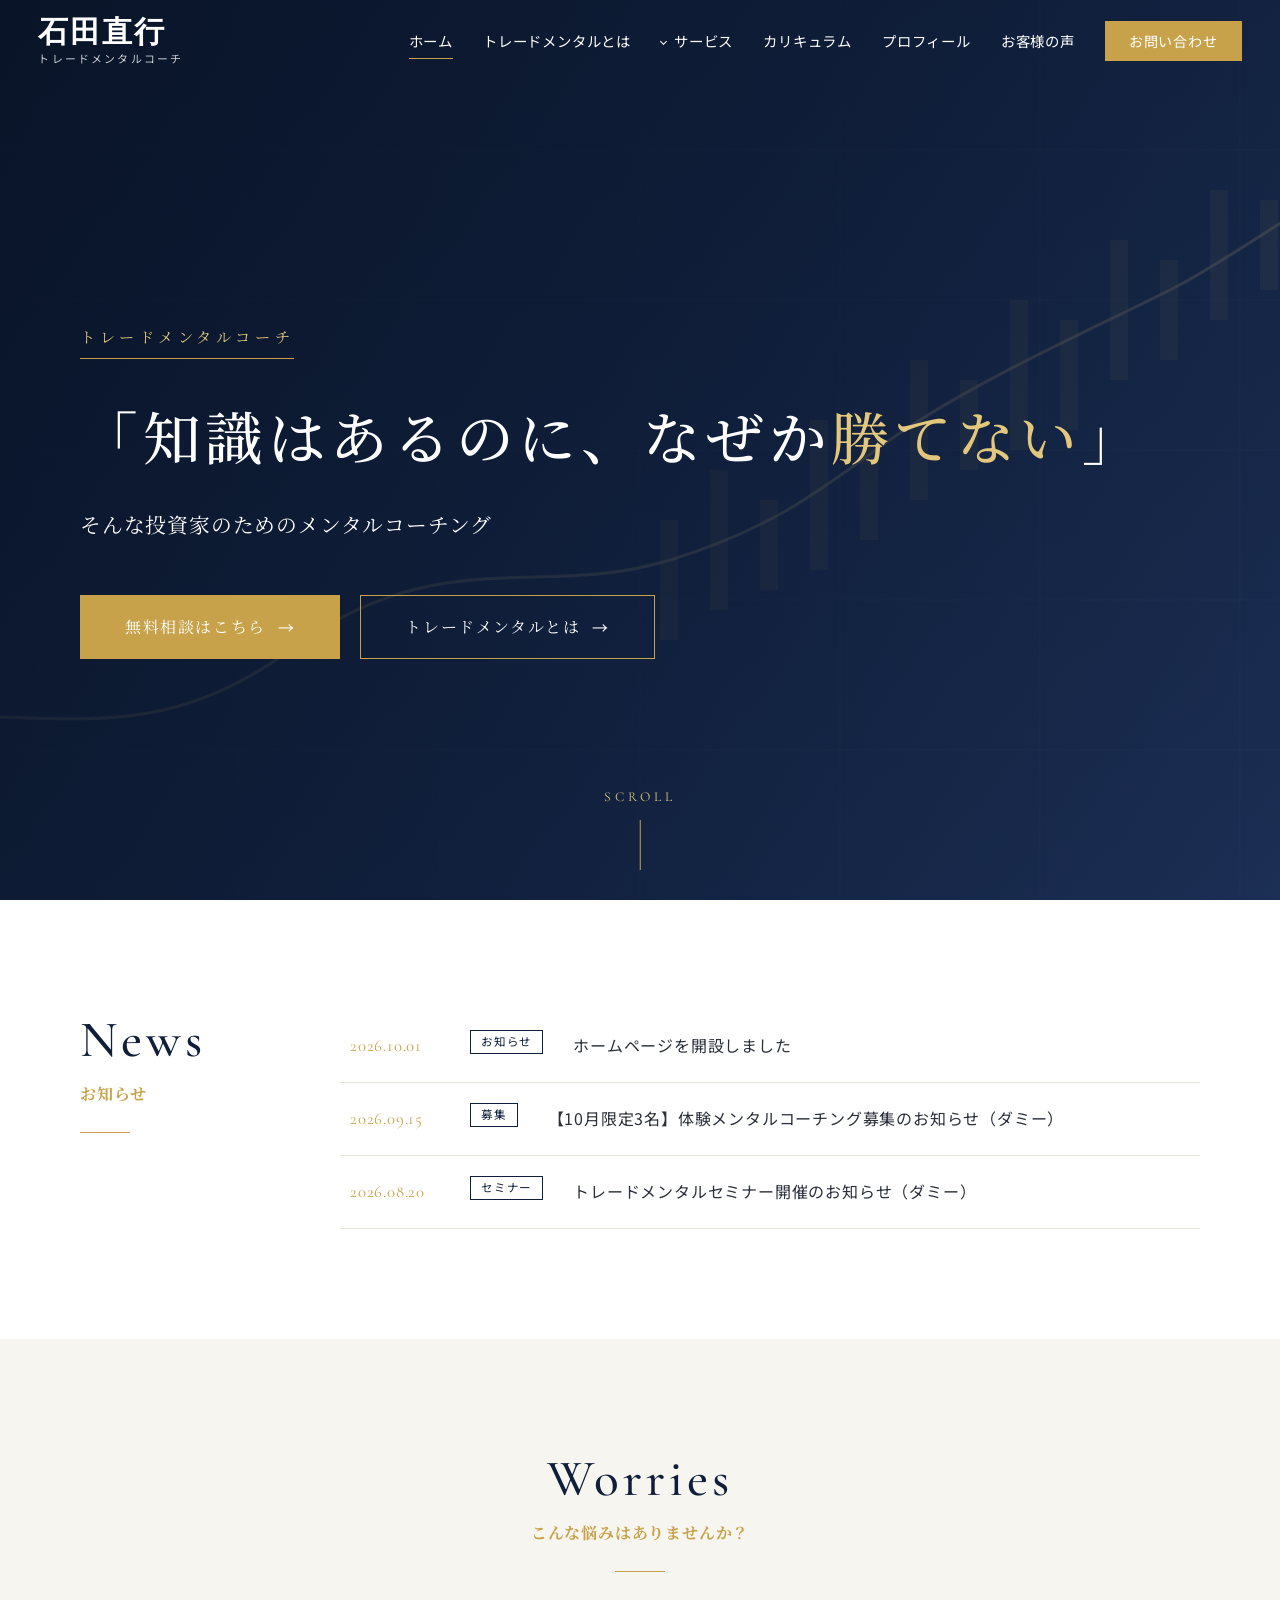
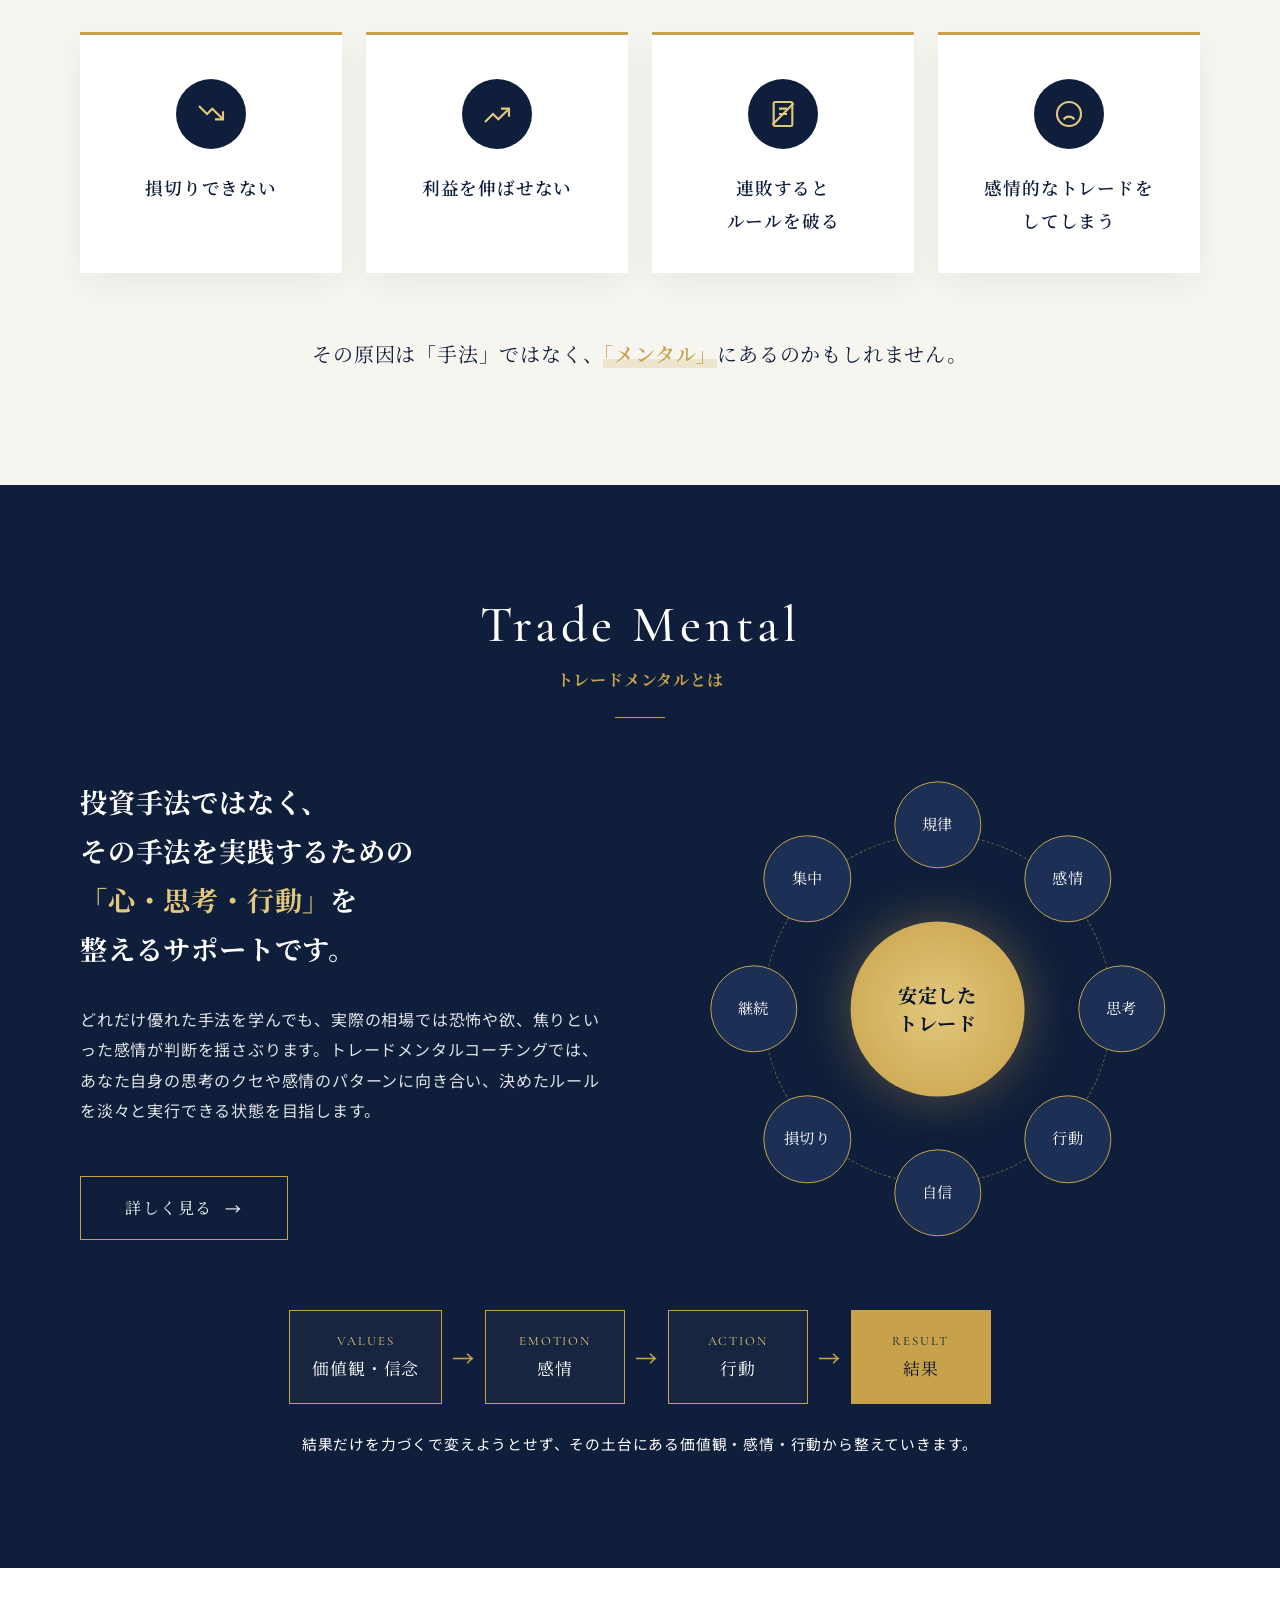
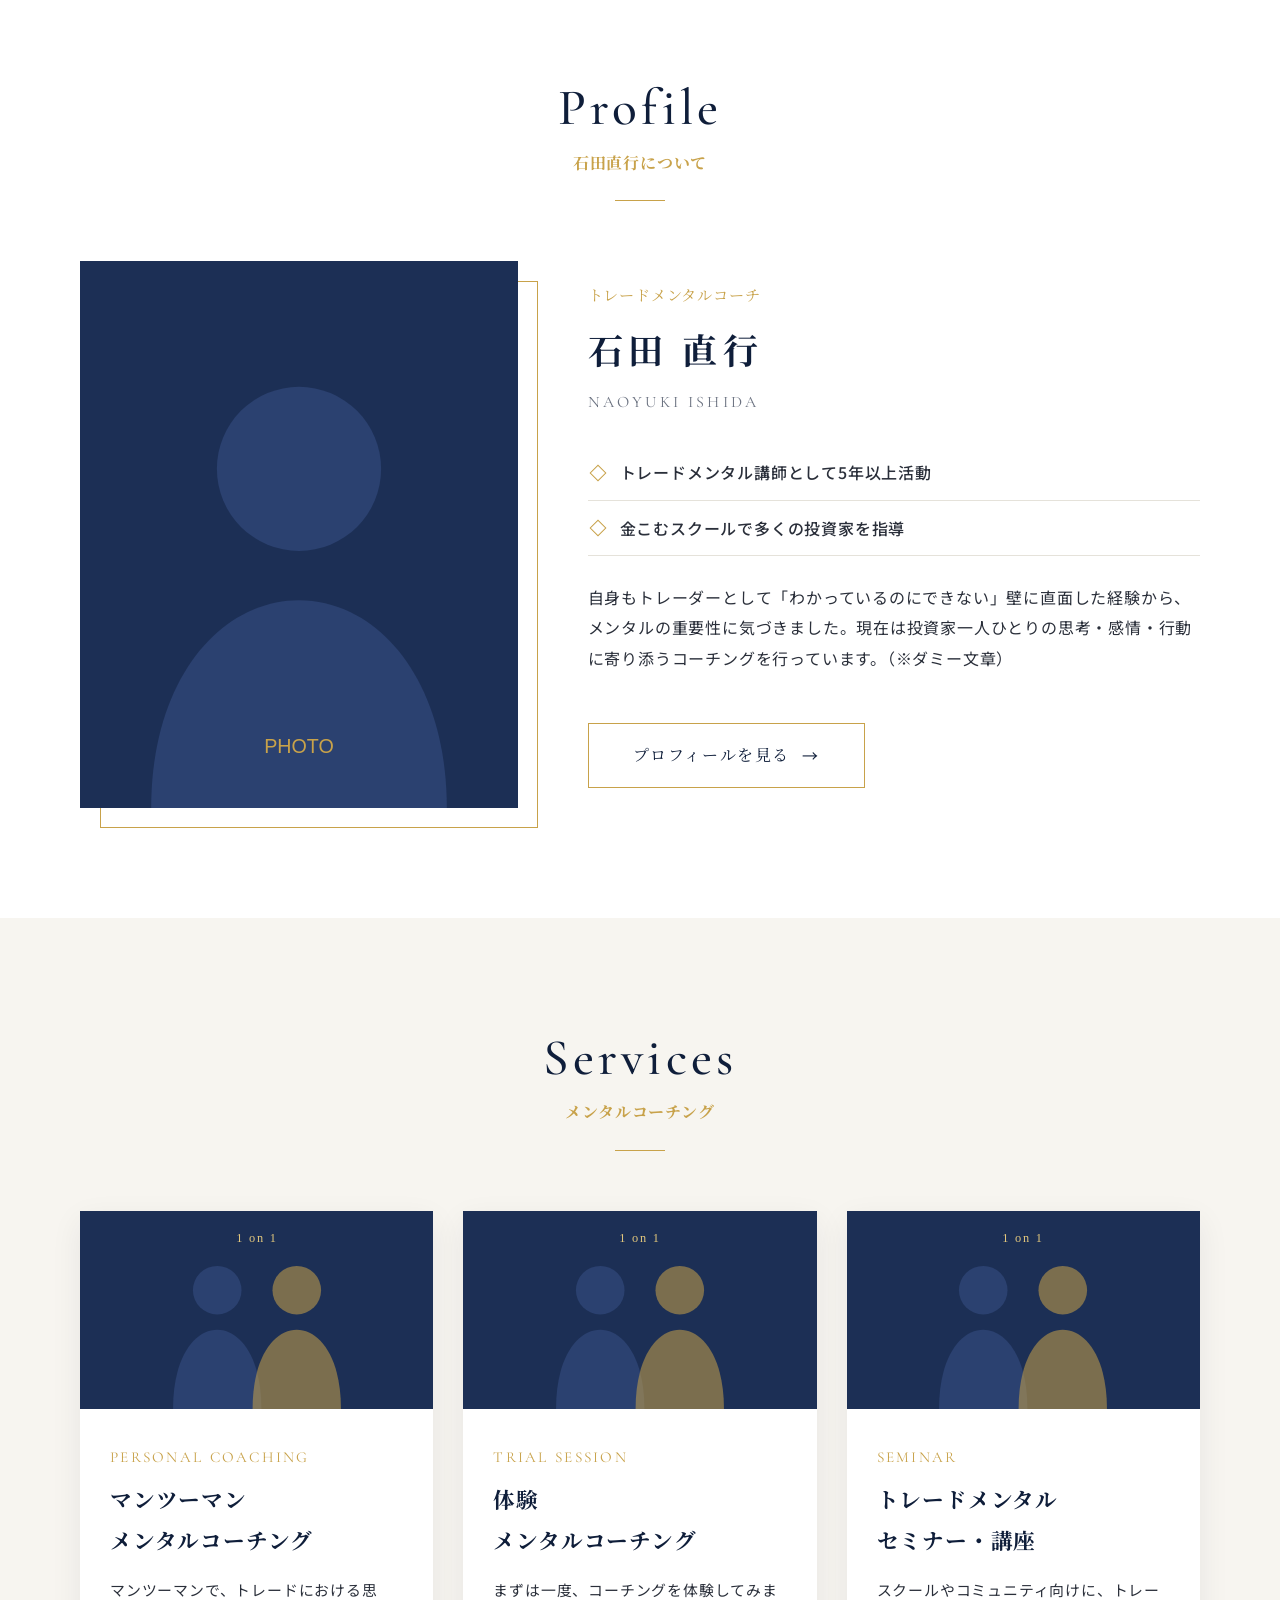
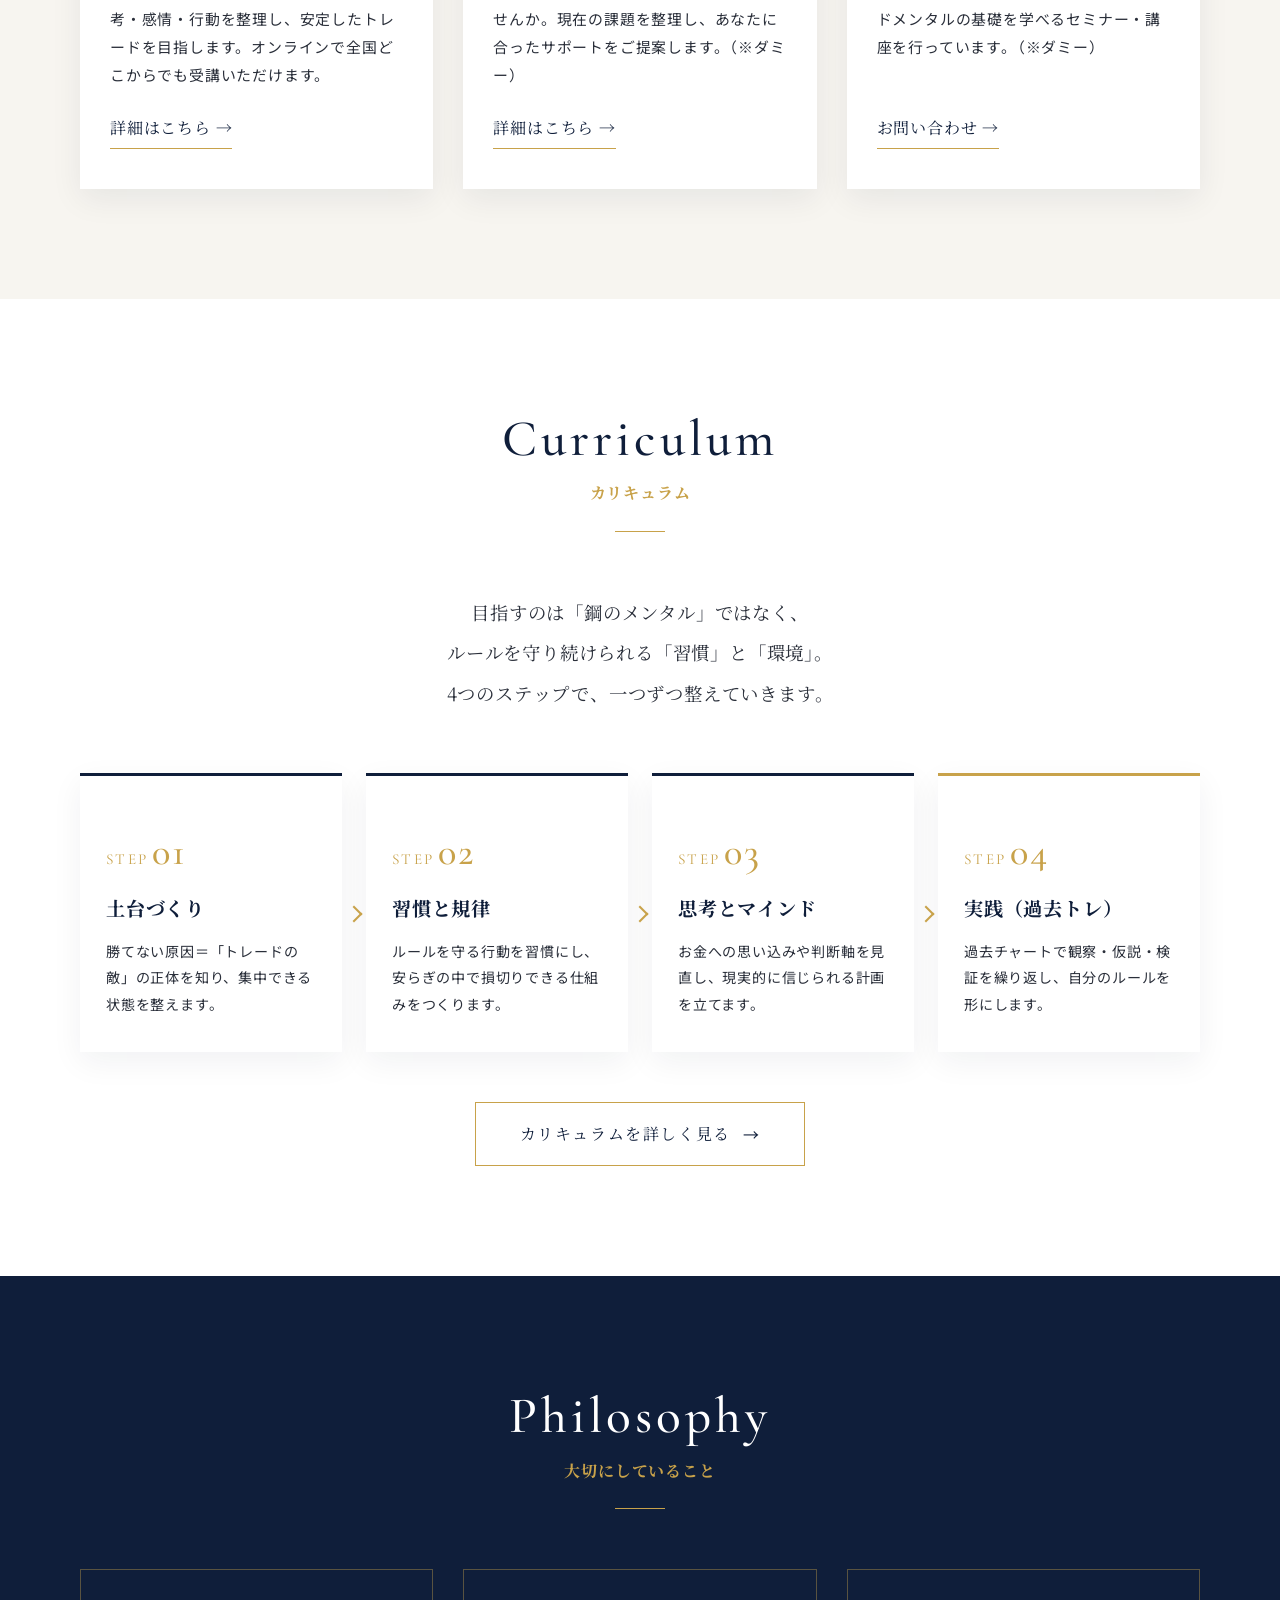
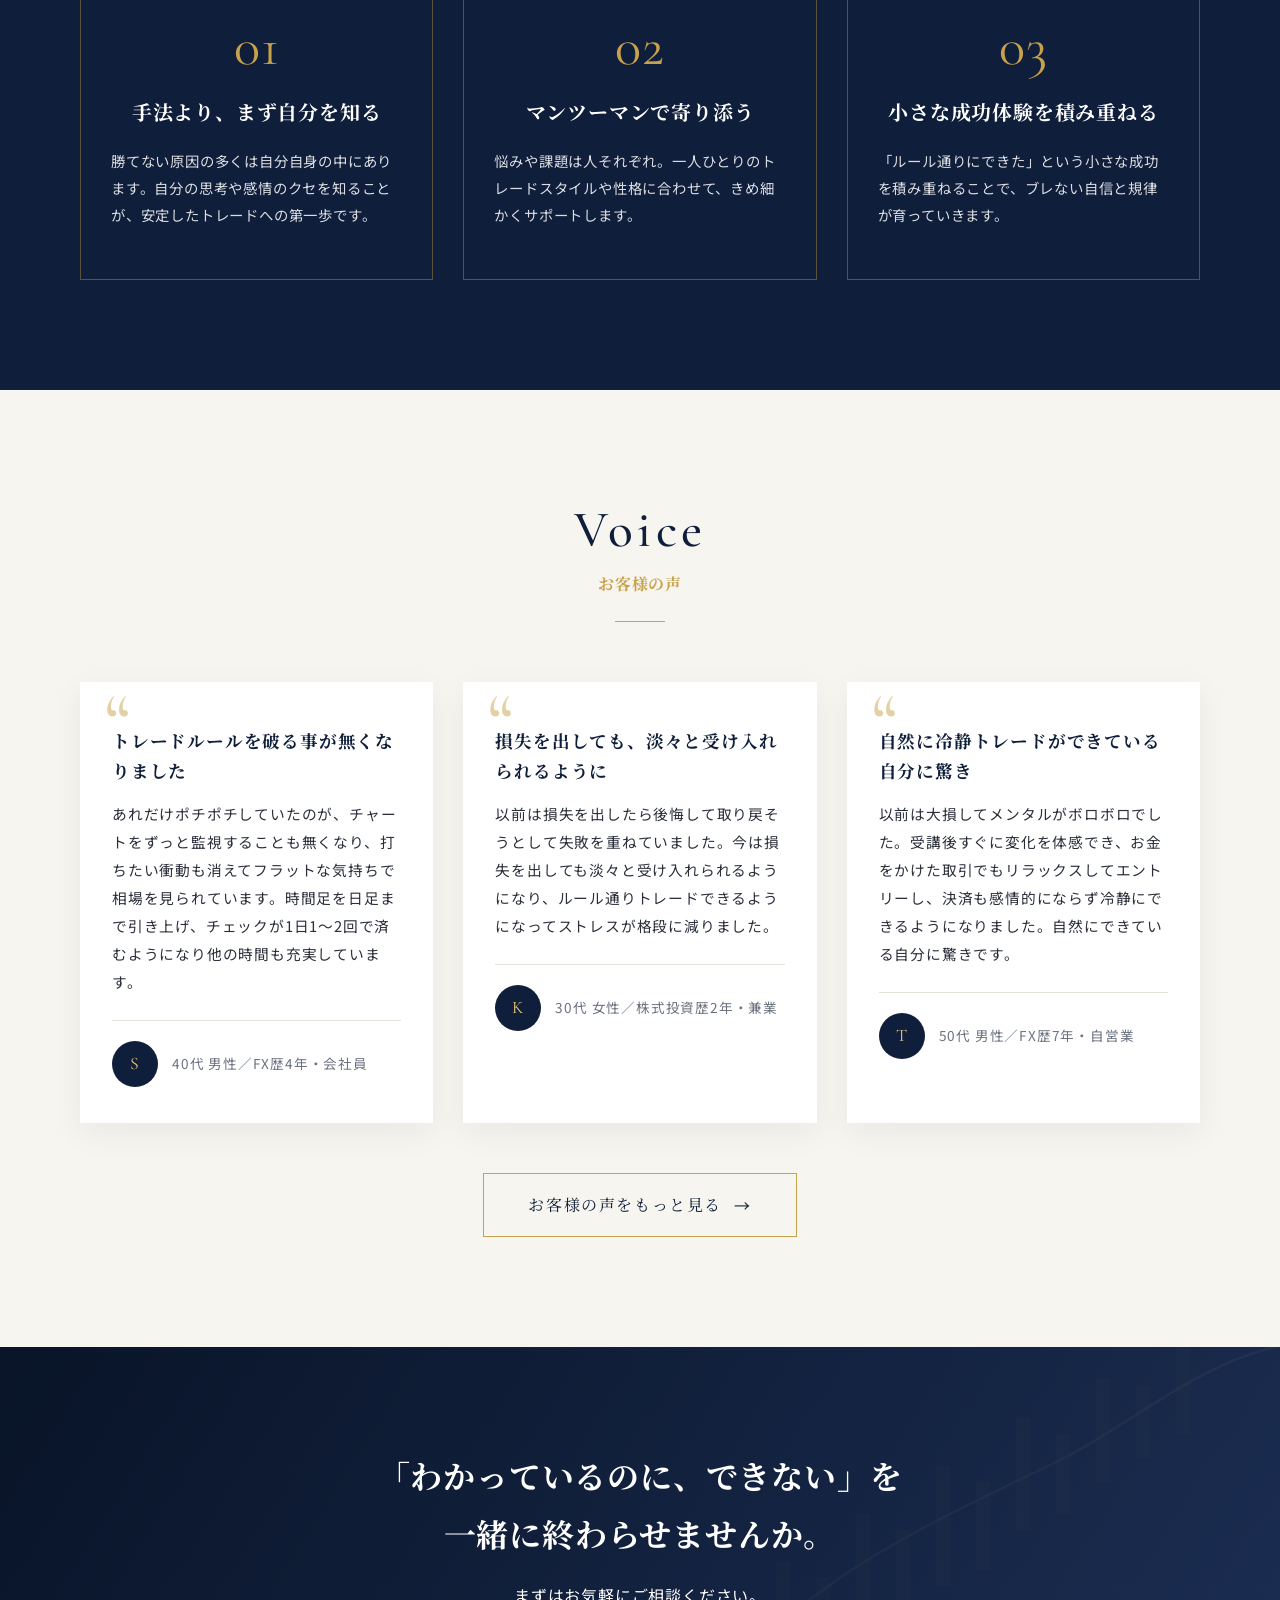
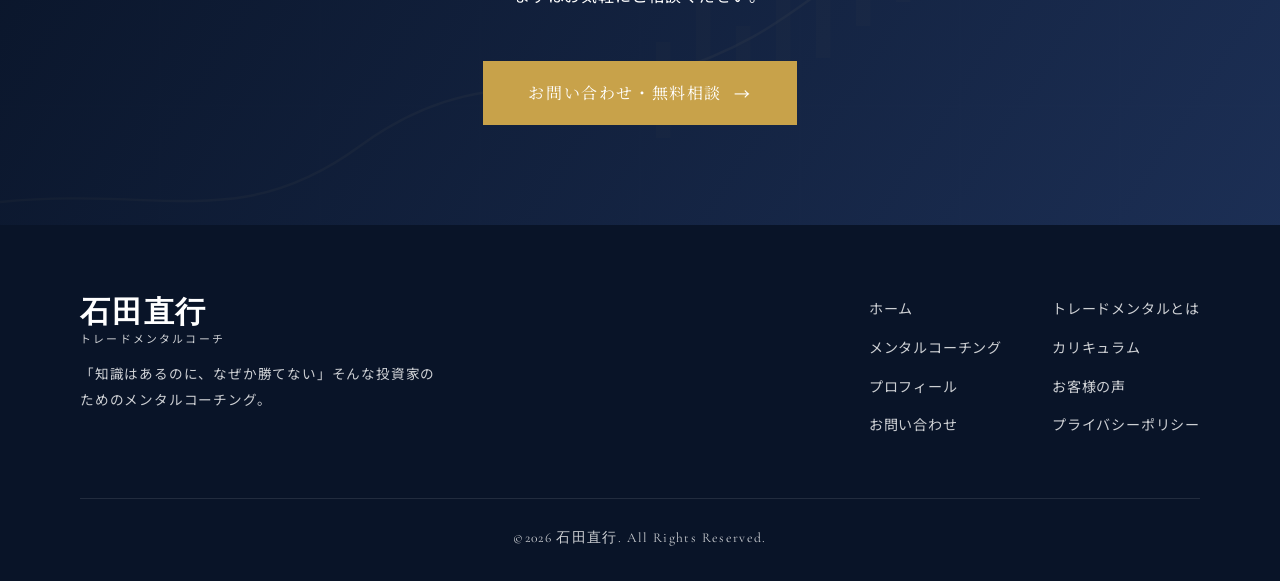
==== commit e39d2a61: "Update: 屋号削除、料金削除、プライバシーポリシー追加、お客様の声反映" ====
--- a/index.html
+++ b/index.html
@@ -3,7 +3,7 @@
 <head>
   <meta charset="UTF-8">
   <meta name="viewport" content="width=device-width, initial-scale=1">
-  <title>トレードメンタルコーチ 石田直行｜N-Trading</title>
+  <title>トレードメンタルコーチ 石田直行｜トレードメンタルコーチ 石田直行</title>
   <meta name="description" content="「知識はあるのに、なぜか勝てない」そんな投資家のためのトレードメンタルコーチング。損切り・感情的なトレードなど、心・思考・行動を整え安定したトレードを目指します。">
   <link rel="preconnect" href="https://fonts.googleapis.com">
   <link rel="preconnect" href="https://fonts.gstatic.com" crossorigin>
@@ -16,8 +16,8 @@
   <header class="header">
     <div class="header__inner">
       <a href="index.html" class="logo">
-        <span class="logo__main">N<span>-</span>Trading</span>
-        <span class="logo__sub">トレードメンタルコーチ 石田直行</span>
+        <span class="logo__main">石田直行</span>
+        <span class="logo__sub">トレードメンタルコーチ</span>
       </a>
       <button class="hamburger" aria-label="メニュー" aria-expanded="false"><span></span><span></span><span></span></button>
       <nav class="nav">
@@ -30,7 +30,6 @@
               <a href="service.html">メンタルコーチング</a>
               <a href="curriculum.html">カリキュラム</a>
               <a href="service.html#flow">ご利用の流れ</a>
-              <a href="service.html#price">料金</a>
               <a href="service.html#faq">よくある質問</a>
             </div>
           </li>
@@ -140,7 +139,7 @@
             <img src="images/profile.svg" alt="石田直行のプロフィール写真">
           </div>
           <div class="about__body fade-up delay-1">
-            <p class="about__role">N-Trading 代表／トレードメンタルコーチ</p>
+            <p class="about__role">トレードメンタルコーチ</p>
             <h3 class="about__name">石田 直行</h3>
             <p class="about__name-en">NAOYUKI ISHIDA</p>
             <ul class="about__points">
@@ -174,7 +173,7 @@
               <p class="service-card__label">TRIAL SESSION</p>
               <h3 class="service-card__title">体験<br>メンタルコーチング</h3>
               <p class="service-card__text">まずは一度、コーチングを体験してみませんか。現在の課題を整理し、あなたに合ったサポートをご提案します。（※ダミー）</p>
-              <a href="service.html#price" class="service-card__link">詳細はこちら</a>
+              <a href="service.html" class="service-card__link">詳細はこちら</a>
             </div>
           </article>
           <article class="service-card fade-up delay-2">
@@ -245,25 +244,25 @@
       </div>
     </section>
 
-    <!-- ===== お客様の声（ダミー） ===== -->
+    <!-- ===== お客様の声 ===== -->
     <section class="section section--offwhite">
       <div class="container">
         <h2 class="section-title fade-up"><span class="en">Voice</span><span class="ja">お客様の声</span></h2>
         <div class="voices">
           <div class="voice fade-up">
-            <h3 class="voice__title">損切りが怖くなくなりました</h3>
-            <p class="voice__text">これまでは含み損を抱えたまま祈るだけでしたが、自分の感情のパターンを知ったことで、ルール通りに損切りできるようになりました。（※ダミー）</p>
-            <div class="voice__person"><span class="voice__avatar">K</span>40代 男性／FX歴5年</div>
+            <h3 class="voice__title">トレードルールを破る事が無くなりました</h3>
+            <p class="voice__text">あれだけポチポチしていたのが、チャートをずっと監視することも無くなり、打ちたい衝動も消えてフラットな気持ちで相場を見られています。時間足を日足まで引き上げ、チェックが1日1〜2回で済むようになり他の時間も充実しています。</p>
+            <div class="voice__person"><span class="voice__avatar">S</span>40代 男性／FX歴4年・会社員</div>
           </div>
           <div class="voice fade-up delay-1">
-            <h3 class="voice__title">連敗しても冷静でいられる</h3>
-            <p class="voice__text">連敗すると取り返そうとしてロットを上げてしまう癖がありました。今では一度立ち止まって振り返る習慣がつきました。（※ダミー）</p>
-            <div class="voice__person"><span class="voice__avatar">M</span>30代 女性／株式投資歴3年</div>
+            <h3 class="voice__title">損失を出しても、淡々と受け入れられるように</h3>
+            <p class="voice__text">以前は損失を出したら後悔して取り戻そうとして失敗を重ねていました。今は損失を出しても淡々と受け入れられるようになり、ルール通りトレードできるようになってストレスが格段に減りました。</p>
+            <div class="voice__person"><span class="voice__avatar">K</span>30代 女性／株式投資歴2年・兼業</div>
           </div>
           <div class="voice fade-up delay-2">
-            <h3 class="voice__title">トレードが楽になりました</h3>
-            <p class="voice__text">勝ち負けに一喜一憂することが減り、トレードそのものが楽になりました。結果として成績も安定してきています。（※ダミー）</p>
-            <div class="voice__person"><span class="voice__avatar">T</span>50代 男性／FX歴10年</div>
+            <h3 class="voice__title">自然に冷静トレードができている自分に驚き</h3>
+            <p class="voice__text">以前は大損してメンタルがボロボロでした。受講後すぐに変化を体感でき、お金をかけた取引でもリラックスしてエントリーし、決済も感情的にならず冷静にできるようになりました。自然にできている自分に驚きです。</p>
+            <div class="voice__person"><span class="voice__avatar">T</span>50代 男性／FX歴7年・自営業</div>
           </div>
         </div>
         <div class="btn-wrap"><a href="voice.html" class="btn">お客様の声をもっと見る</a></div>
@@ -286,9 +285,9 @@
       <div class="footer__inner">
         <div>
           <a href="index.html" class="logo">
-            <span class="logo__main">N<span>-</span>Trading</span>
-            <span class="logo__sub">トレードメンタルコーチ 石田直行</span>
-          </a>
+        <span class="logo__main">石田直行</span>
+        <span class="logo__sub">トレードメンタルコーチ</span>
+      </a>
           <p class="footer__desc">「知識はあるのに、なぜか勝てない」そんな投資家のためのメンタルコーチング。</p>
         </div>
         <nav class="footer__nav">
@@ -299,9 +298,10 @@
           <a href="profile.html">プロフィール</a>
           <a href="voice.html">お客様の声</a>
           <a href="contact.html">お問い合わせ</a>
+          <a href="privacy.html">プライバシーポリシー</a>
         </nav>
       </div>
-      <p class="footer__copy">&copy;2026 N-Trading. All Rights Reserved.</p>
+      <p class="footer__copy">&copy;2026 石田直行. All Rights Reserved.</p>
     </div>
   </footer>
   <a href="#" class="pagetop" aria-label="ページトップへ">↑</a>
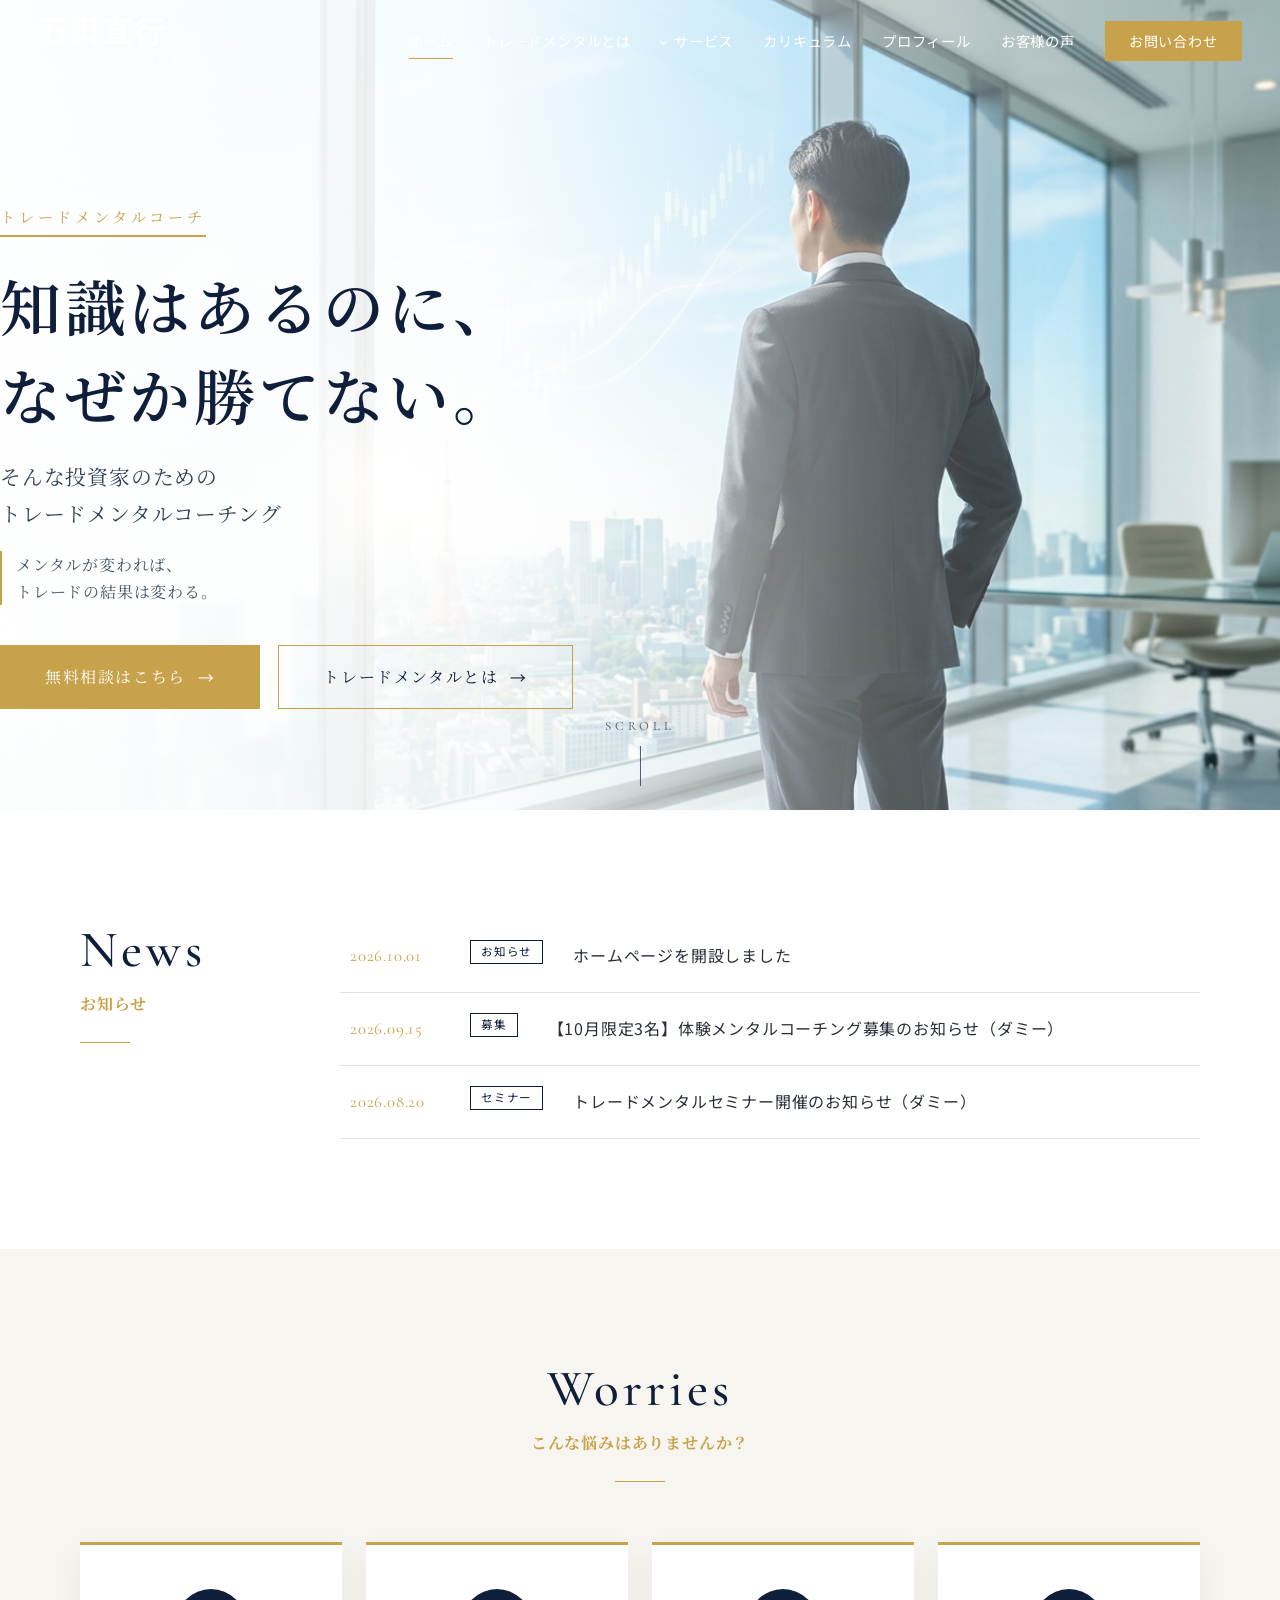
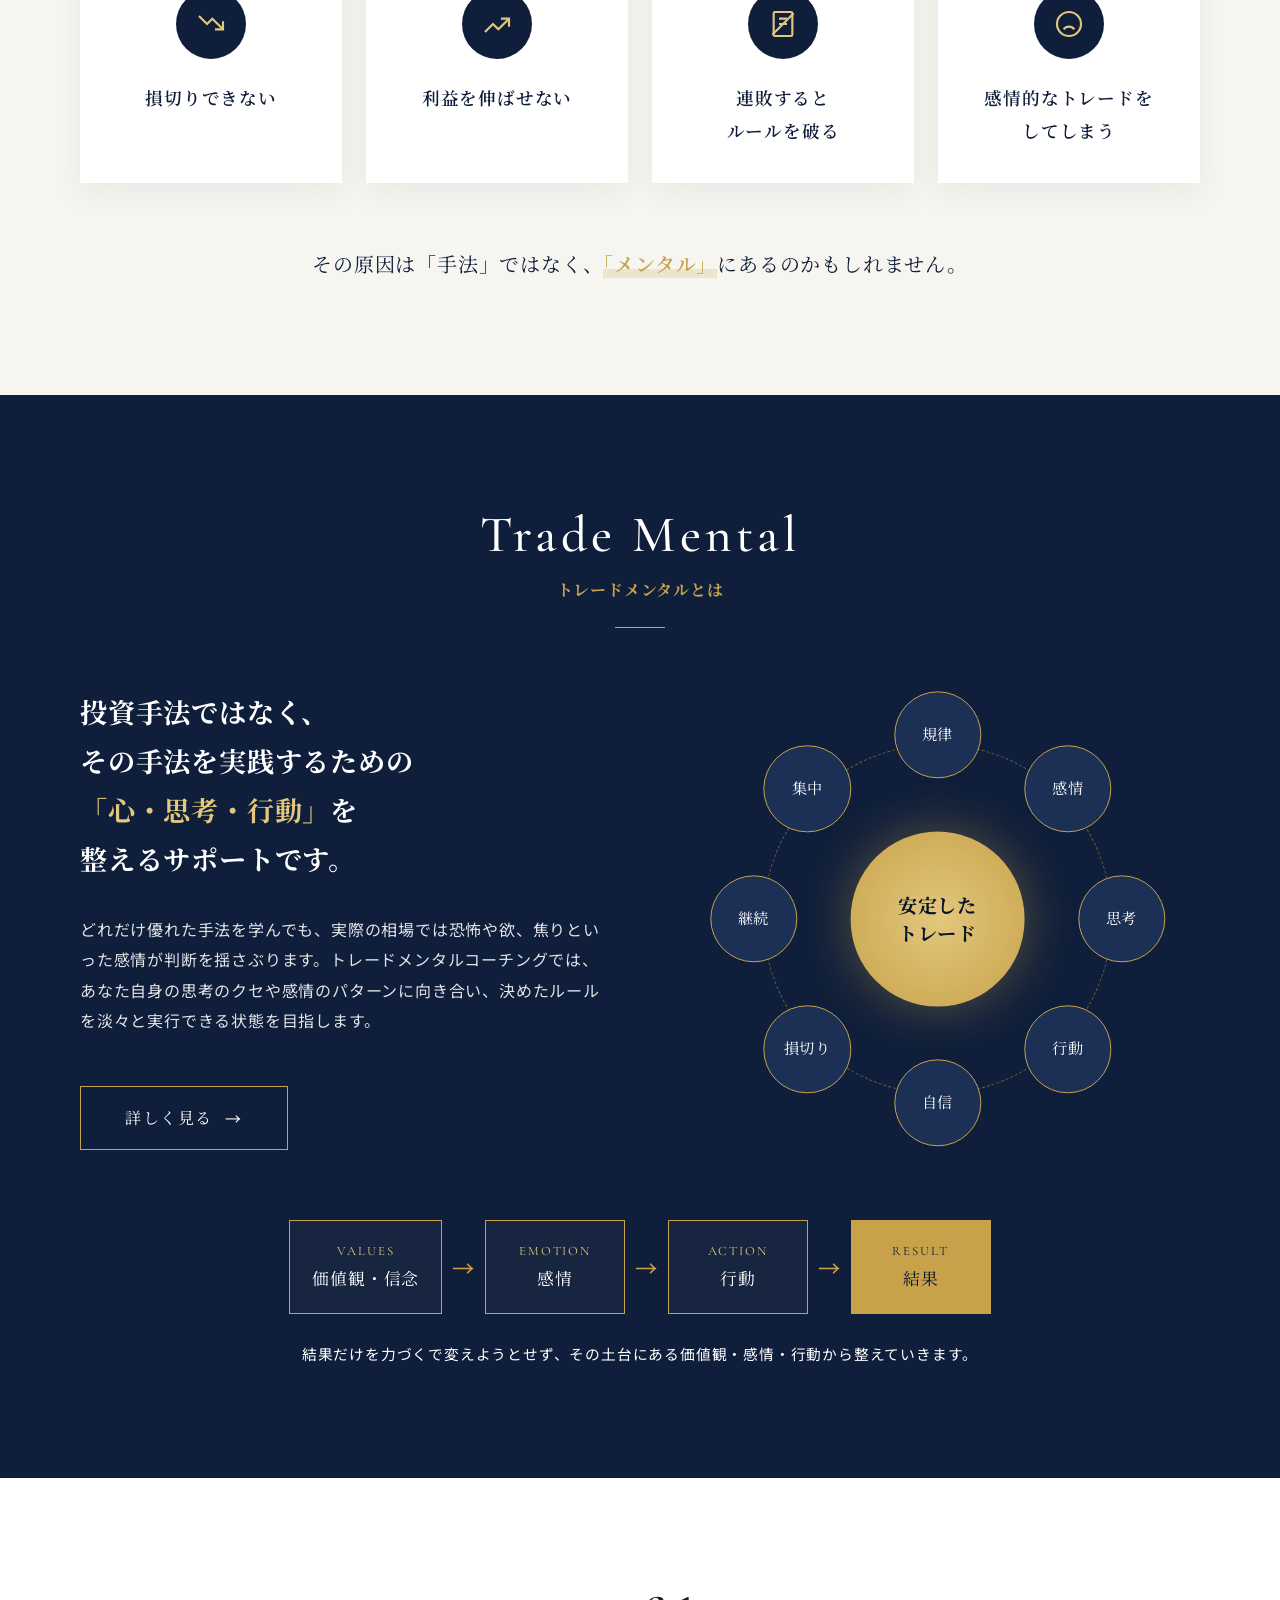
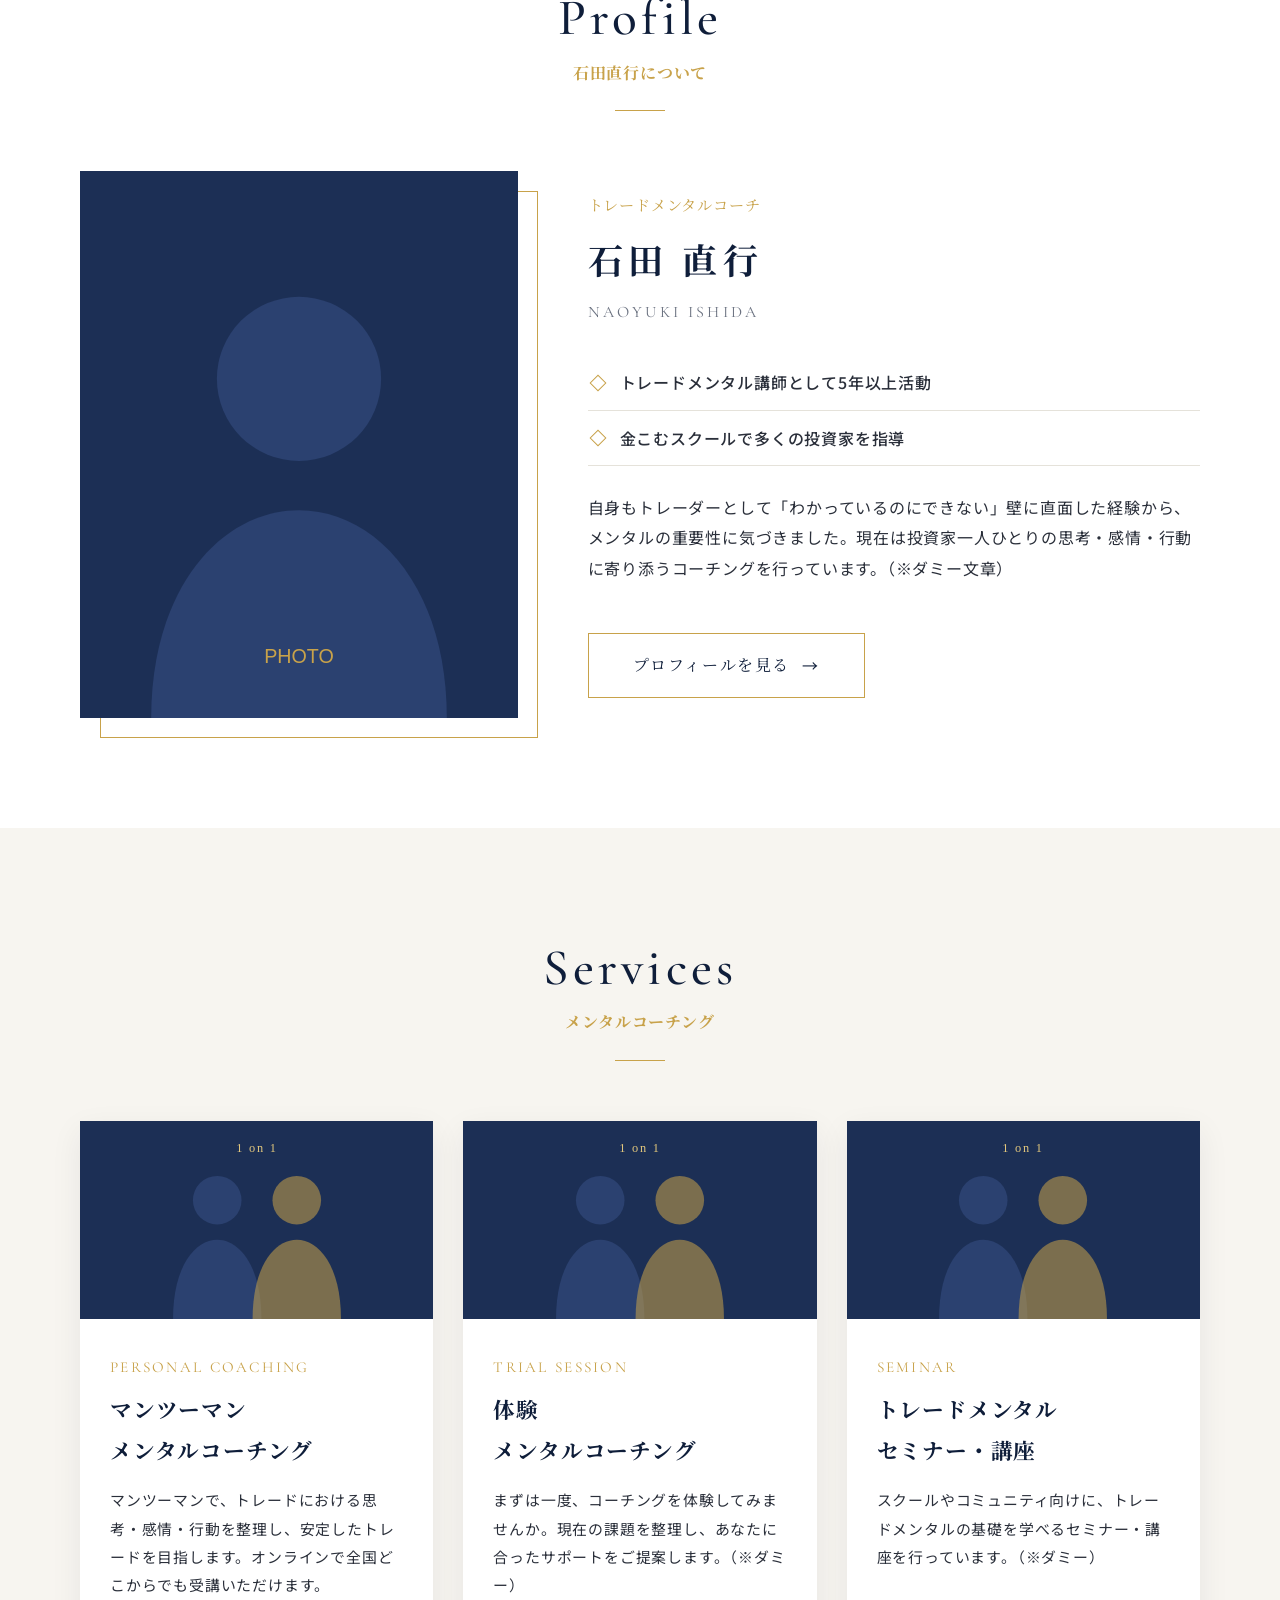
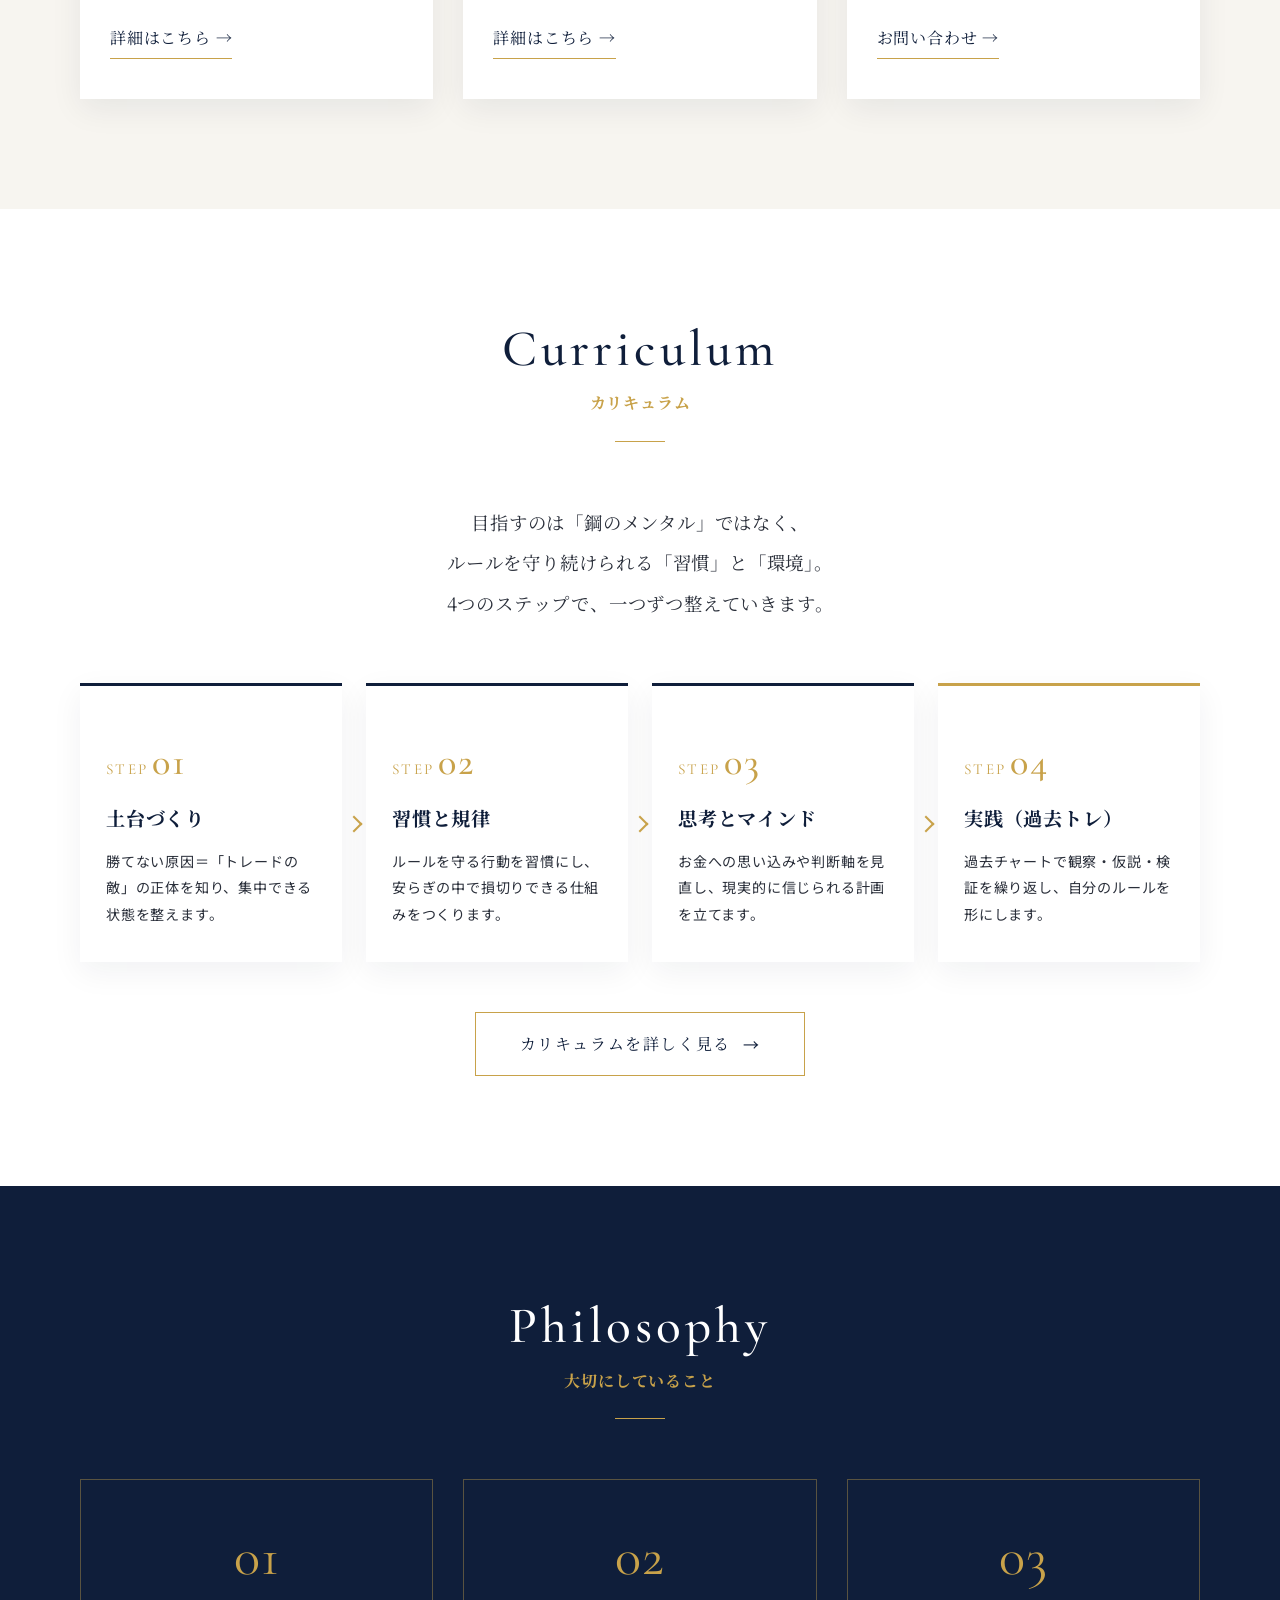
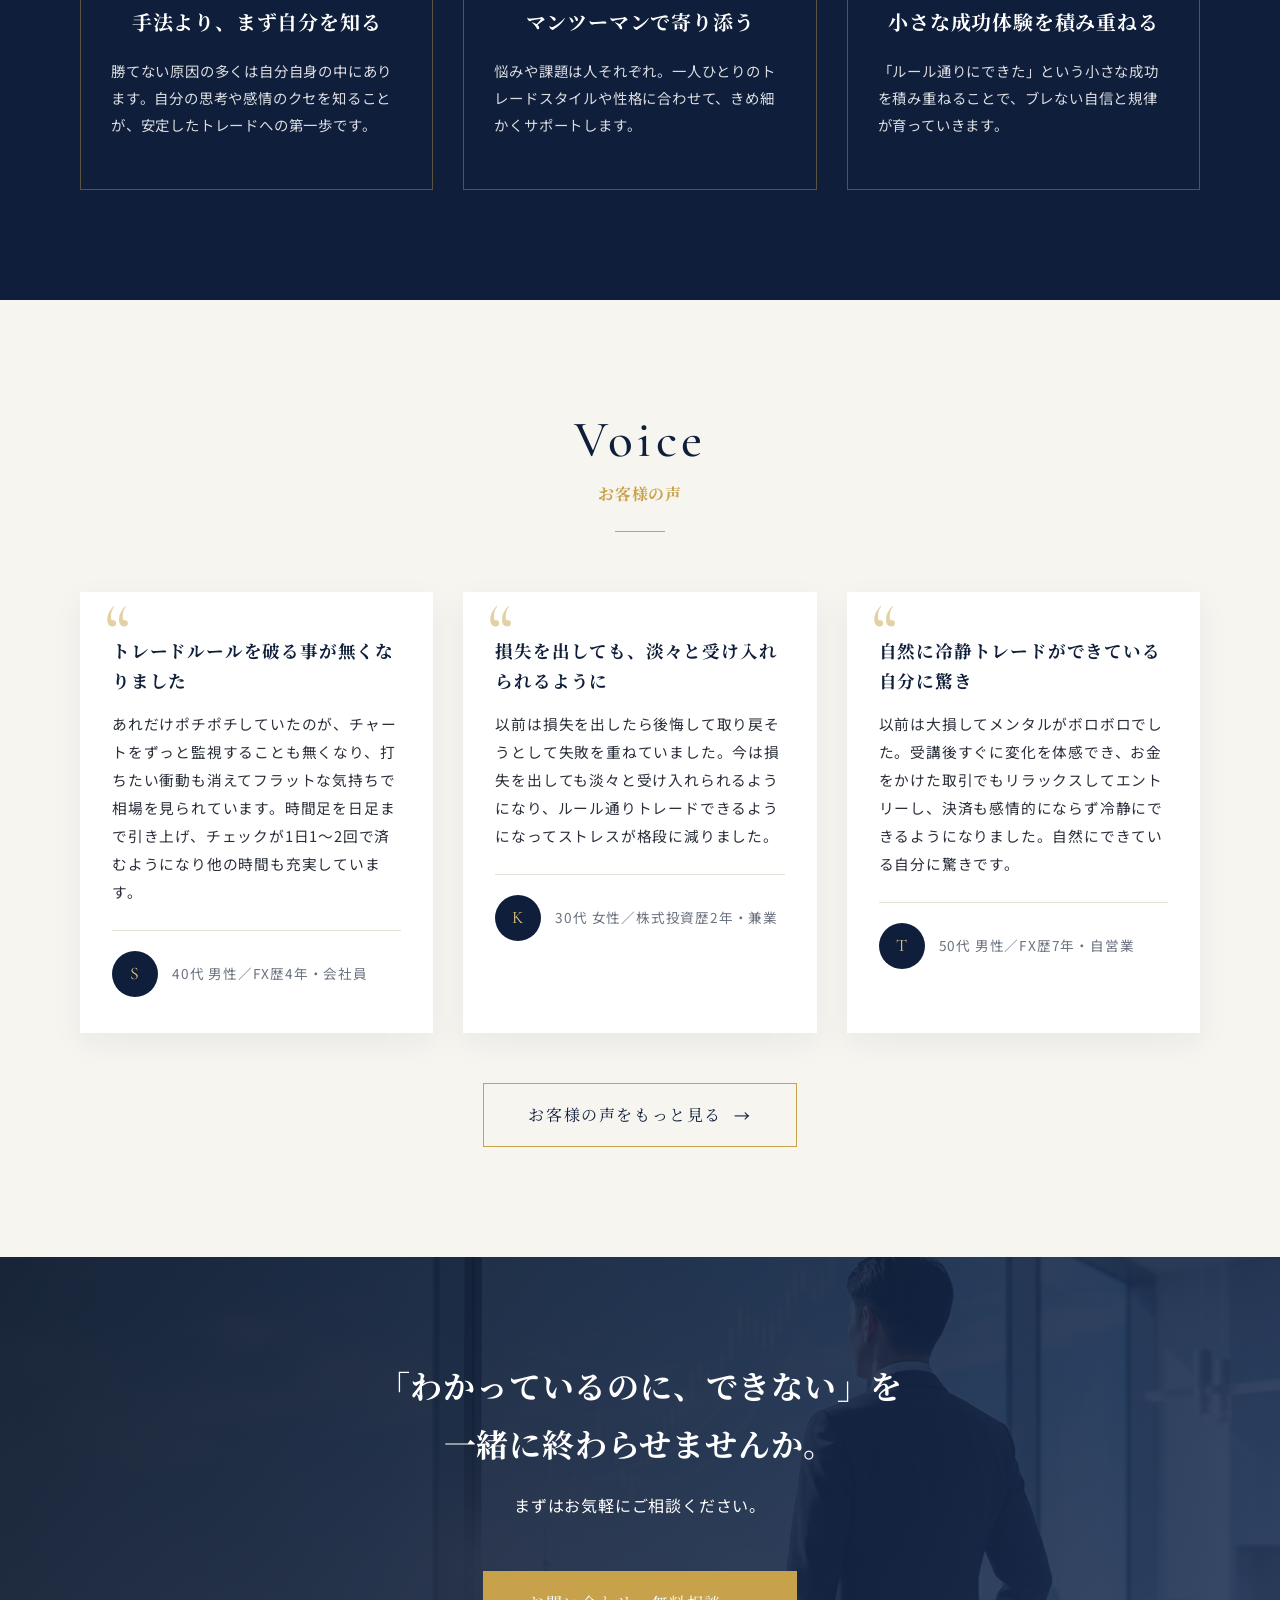
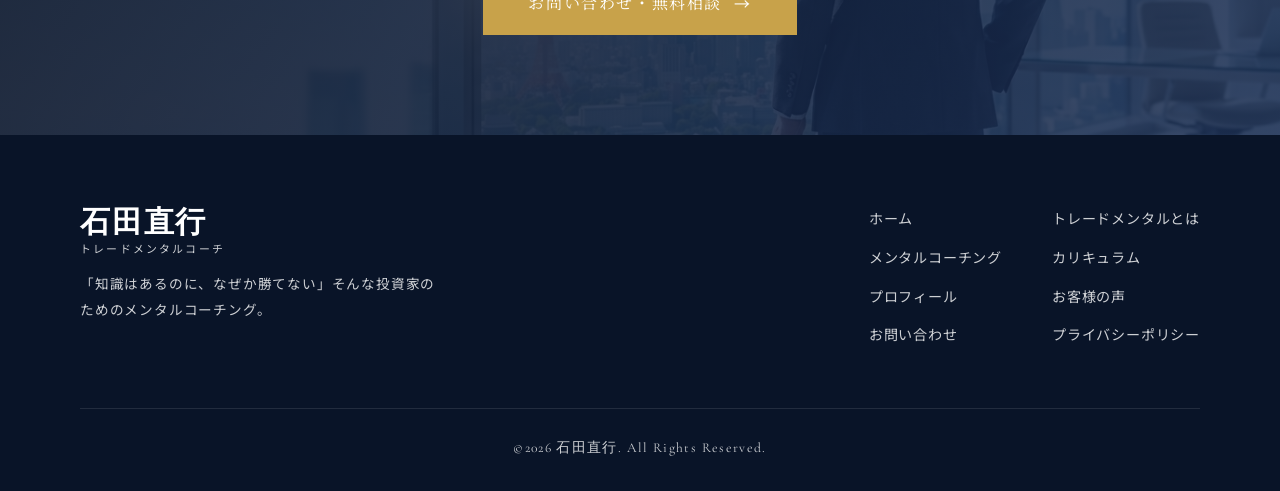
==== commit eba1e5a9: "feat: 爽やかな青空と東京タワー・トレーダーのヒーロー画像を追加、スタイル更新" ====
--- a/index.html
+++ b/index.html
@@ -47,11 +47,12 @@
     <section class="hero">
       <div class="container hero__inner">
         <p class="hero__label fade-up">トレードメンタルコーチ</p>
-        <h1 class="hero__catch fade-up delay-1">「知識はあるのに、<br class="sp-only">なぜか<em>勝てない</em>」</h1>
-        <p class="hero__sub fade-up delay-2">そんな投資家のためのメンタルコーチング</p>
+        <h1 class="hero__catch fade-up delay-1">知識はあるのに、<br>なぜか勝てない。</h1>
+        <p class="hero__sub fade-up delay-2">そんな投資家のための<br>トレードメンタルコーチング</p>
+        <p class="hero__message fade-up delay-2">メンタルが変われば、<br>トレードの結果は変わる。</p>
         <div class="hero__btns fade-up delay-3">
           <a href="contact.html" class="btn btn--gold">無料相談はこちら</a>
-          <a href="mental.html" class="btn btn--light">トレードメンタルとは</a>
+          <a href="mental.html" class="btn">トレードメンタルとは</a>
         </div>
       </div>
       <p class="hero__scroll">SCROLL</p>
--- a/css/style.css
+++ b/css/style.css
@@ -235,59 +235,71 @@
    ======================================== */
 .hero {
   position: relative;
-  min-height: 100vh;
+  min-height: 90vh;
   display: flex;
   align-items: center;
-  color: var(--white);
+  color: var(--navy);
   background:
-    linear-gradient(120deg, rgba(9,20,40,.92) 0%, rgba(15,30,58,.78) 55%, rgba(28,47,85,.6) 100%),
-    url("../images/hero.svg") center / cover no-repeat,
-    var(--navy);
+    linear-gradient(90deg, rgba(255,255,255,0.97) 0%, rgba(255,255,255,0.88) 38%, rgba(255,255,255,0.4) 65%, rgba(255,255,255,0.1) 85%, rgba(255,255,255,0) 100%),
+    url("../images/hero.jpg") right center / cover no-repeat,
+    #eef5fb;
   overflow: hidden;
 }
-.hero__inner { position: relative; z-index: 2; padding-top: var(--header-h); }
+.hero__inner { position: relative; z-index: 2; padding-top: calc(var(--header-h) + 20px); max-width: 640px; margin-left: 0; }
 .hero__label {
   display: inline-block;
   font-family: var(--font-serif);
   font-size: .95rem;
-  letter-spacing: .3em;
-  color: var(--gold-light);
-  border-bottom: 1px solid var(--gold);
-  padding-bottom: 6px;
-  margin-bottom: 30px;
+  letter-spacing: .25em;
+  color: var(--gold);
+  border-bottom: 2px solid var(--gold);
+  padding-bottom: 4px;
+  margin-bottom: 24px;
 }
 .hero__catch {
   font-family: var(--font-serif);
-  font-size: clamp(2rem, 5vw, 3.6rem);
-  font-weight: 500;
-  line-height: 1.6;
-  letter-spacing: .08em;
-}
-.hero__catch em { font-style: normal; color: var(--gold-light); }
+  font-size: clamp(2.2rem, 5vw, 3.8rem);
+  font-weight: 600;
+  line-height: 1.45;
+  letter-spacing: .06em;
+  color: var(--navy);
+}
+.hero__catch em { font-style: normal; color: #1e3a8a; }
 .hero__sub {
   font-family: var(--font-serif);
-  font-size: clamp(1rem, 2vw, 1.3rem);
-  margin-top: 24px;
-  opacity: .92;
-}
-.hero__btns { margin-top: 50px; display: flex; gap: 20px; flex-wrap: wrap; }
+  font-size: clamp(1.05rem, 2vw, 1.3rem);
+  margin-top: 20px;
+  color: #334155;
+  line-height: 1.8;
+}
+.hero__message {
+  font-family: var(--font-serif);
+  font-size: 1rem;
+  color: #475569;
+  margin-top: 18px;
+  padding-left: 14px;
+  border-left: 2px solid var(--gold);
+  line-height: 1.7;
+}
+.hero__btns { margin-top: 40px; display: flex; gap: 18px; flex-wrap: wrap; }
 .hero__scroll {
   position: absolute;
-  bottom: 30px;
+  bottom: 24px;
   left: 50%;
   transform: translateX(-50%);
   font-family: var(--font-en);
-  font-size: .85rem;
+  font-size: .8rem;
   letter-spacing: .3em;
-  color: var(--gold-light);
+  color: var(--navy);
   z-index: 2;
+  opacity: .7;
 }
 .hero__scroll::after {
   content: "";
   display: block;
-  width: 1px; height: 50px;
-  background: var(--gold);
-  margin: 10px auto 0;
+  width: 1px; height: 40px;
+  background: var(--navy);
+  margin: 8px auto 0;
   animation: scrollLine 2s infinite;
   transform-origin: top;
 }
@@ -304,8 +316,8 @@
 .page-header {
   padding: calc(var(--header-h) + 80px) 0 80px;
   background:
-    linear-gradient(120deg, rgba(9,20,40,.94), rgba(28,47,85,.82)),
-    url("../images/hero.svg") center / cover no-repeat;
+    linear-gradient(120deg, rgba(9,20,40,.88), rgba(28,47,85,.75)),
+    url("../images/hero.jpg") center / cover no-repeat;
   color: var(--white);
   text-align: center;
 }
@@ -575,8 +587,8 @@
    ======================================== */
 .cta {
   background:
-    linear-gradient(120deg, rgba(9,20,40,.94), rgba(28,47,85,.88)),
-    url("../images/hero.svg") center / cover no-repeat;
+    linear-gradient(120deg, rgba(9,20,40,.92), rgba(28,47,85,.85)),
+    url("../images/hero.jpg") center / cover no-repeat;
   color: var(--white);
   text-align: center;
   padding: 100px 0;
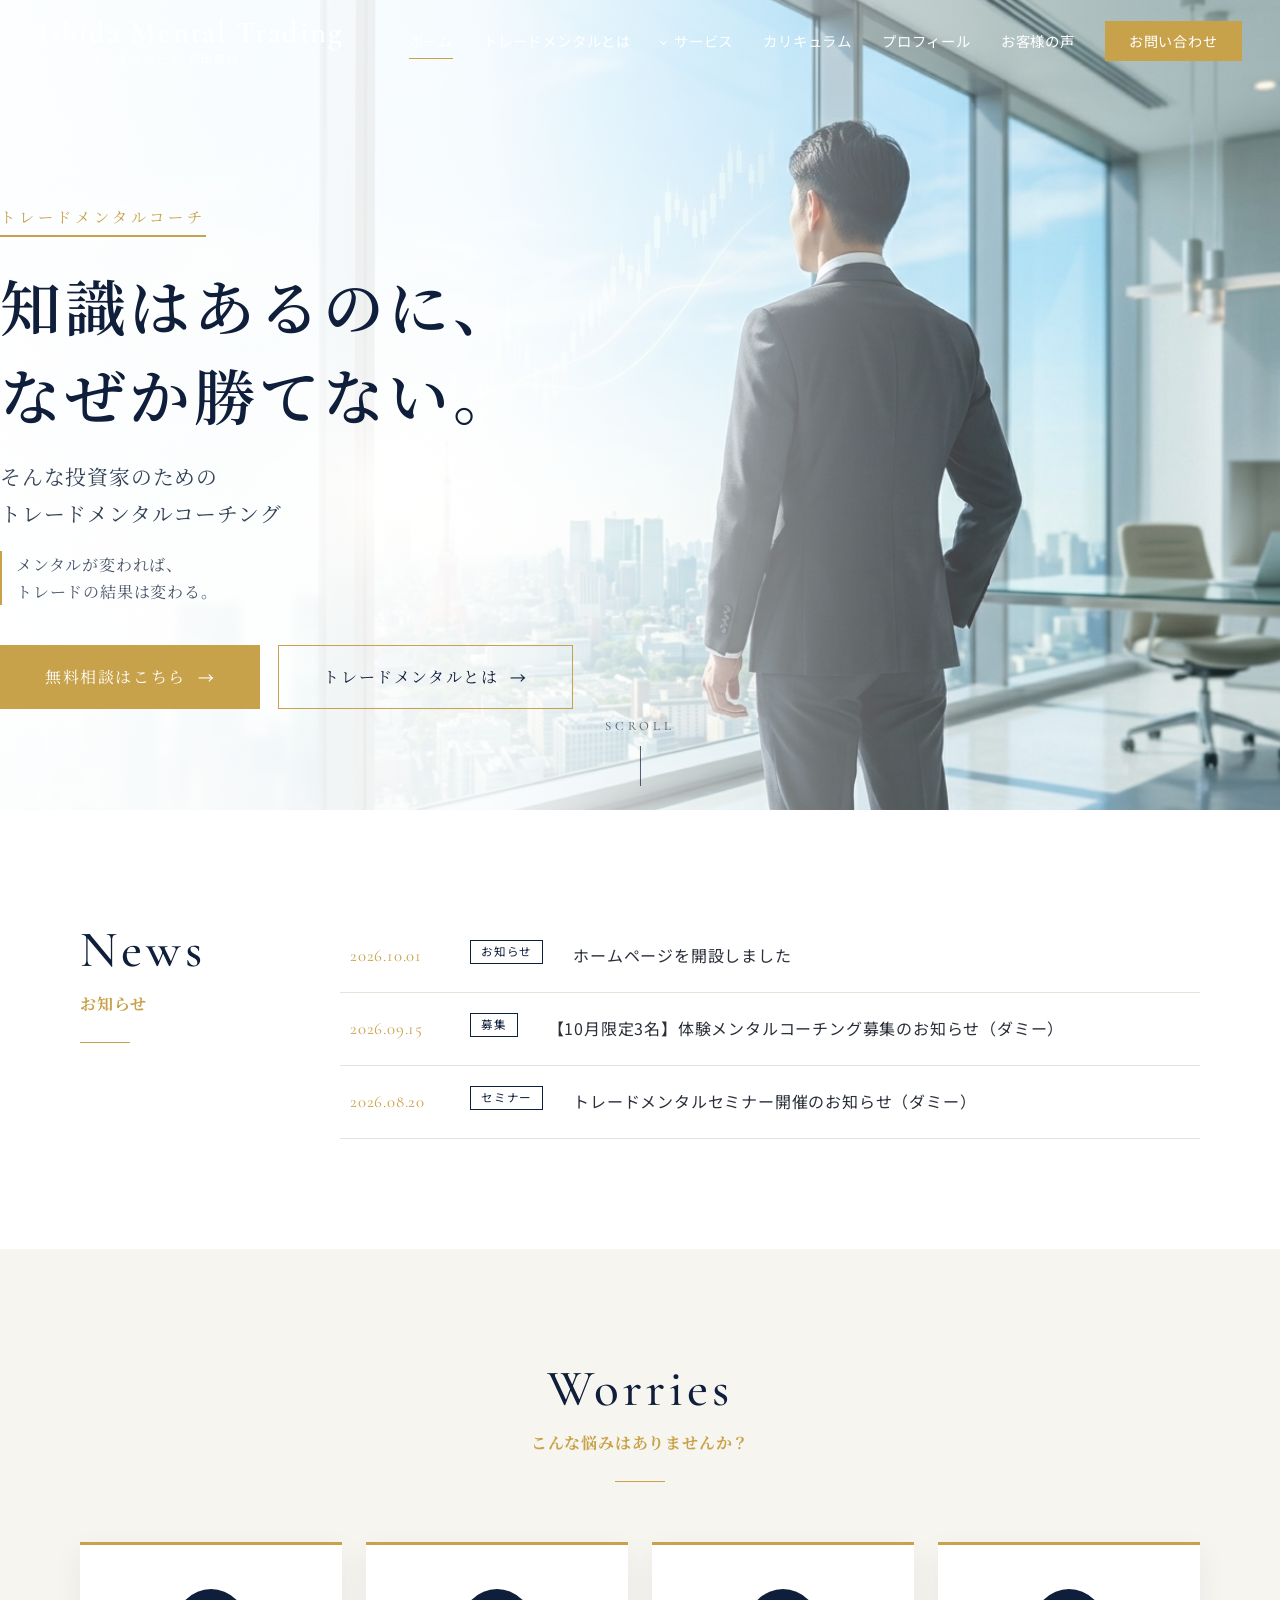
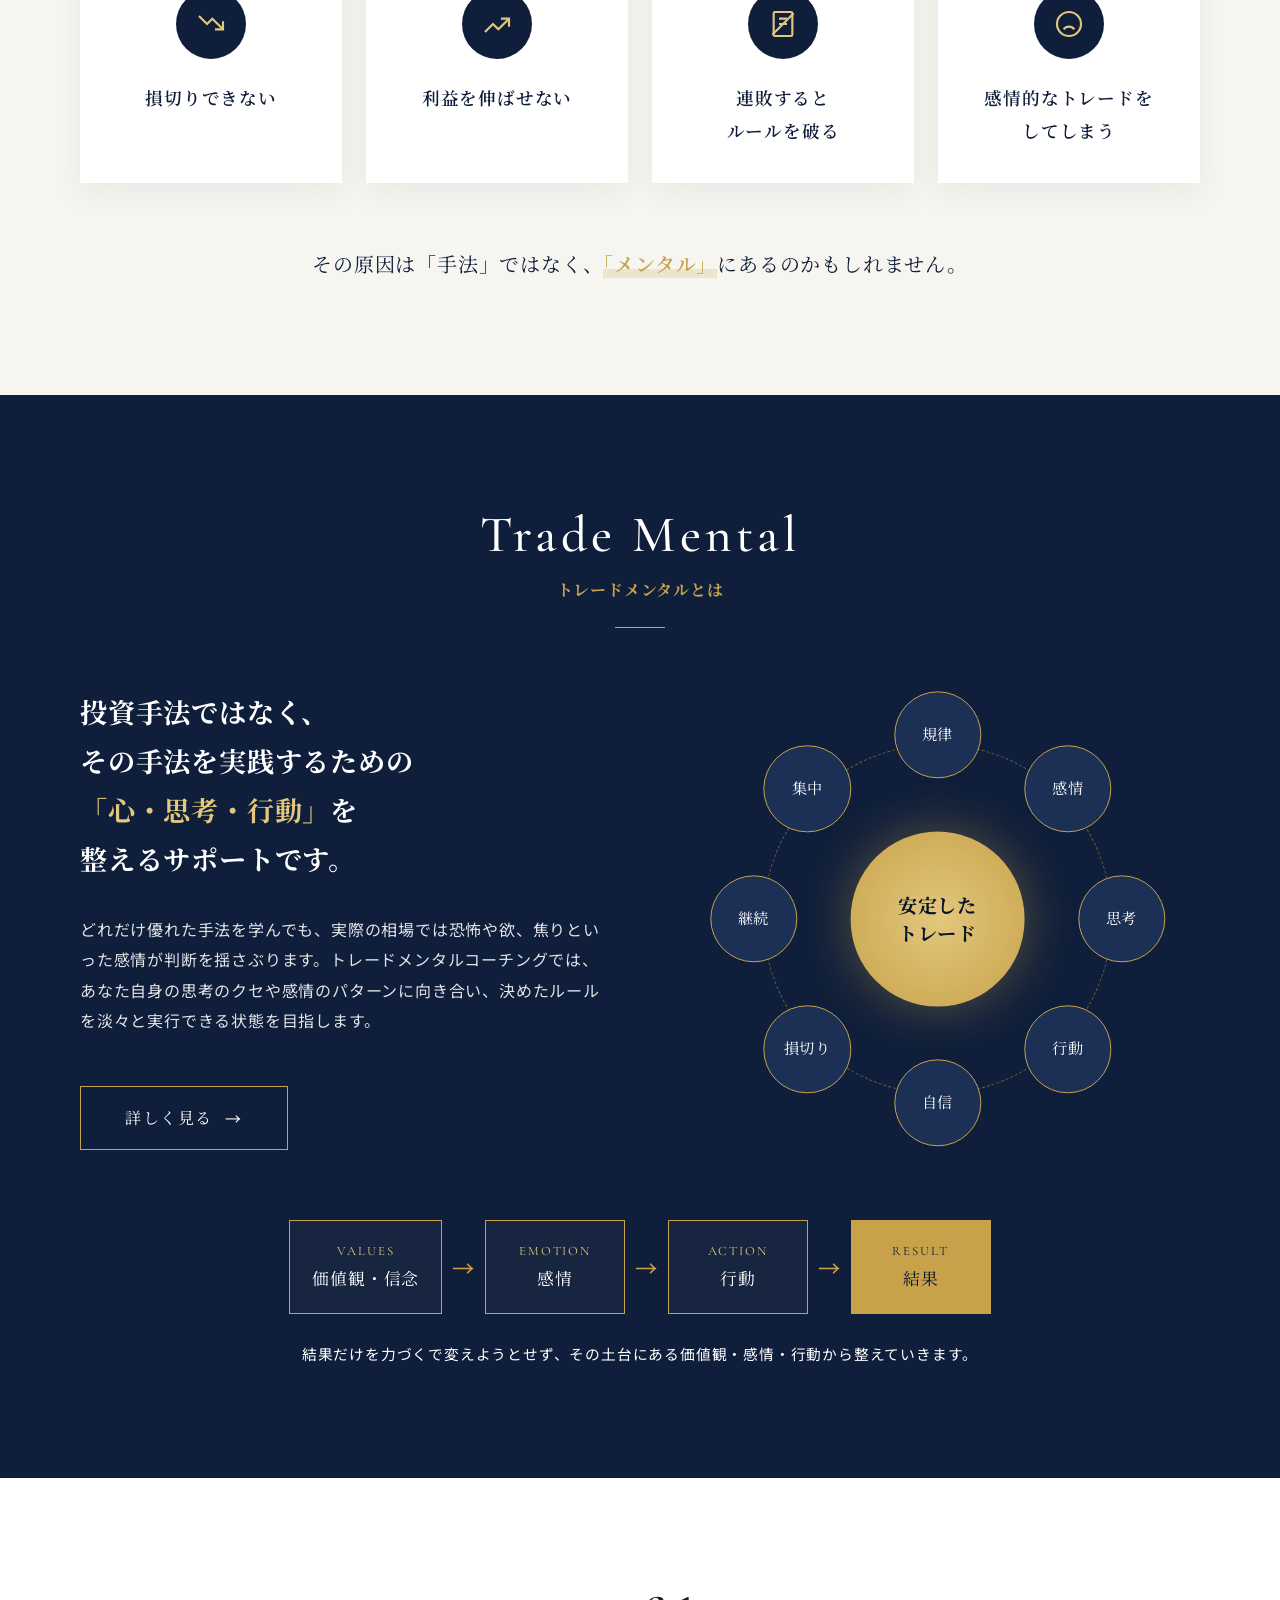
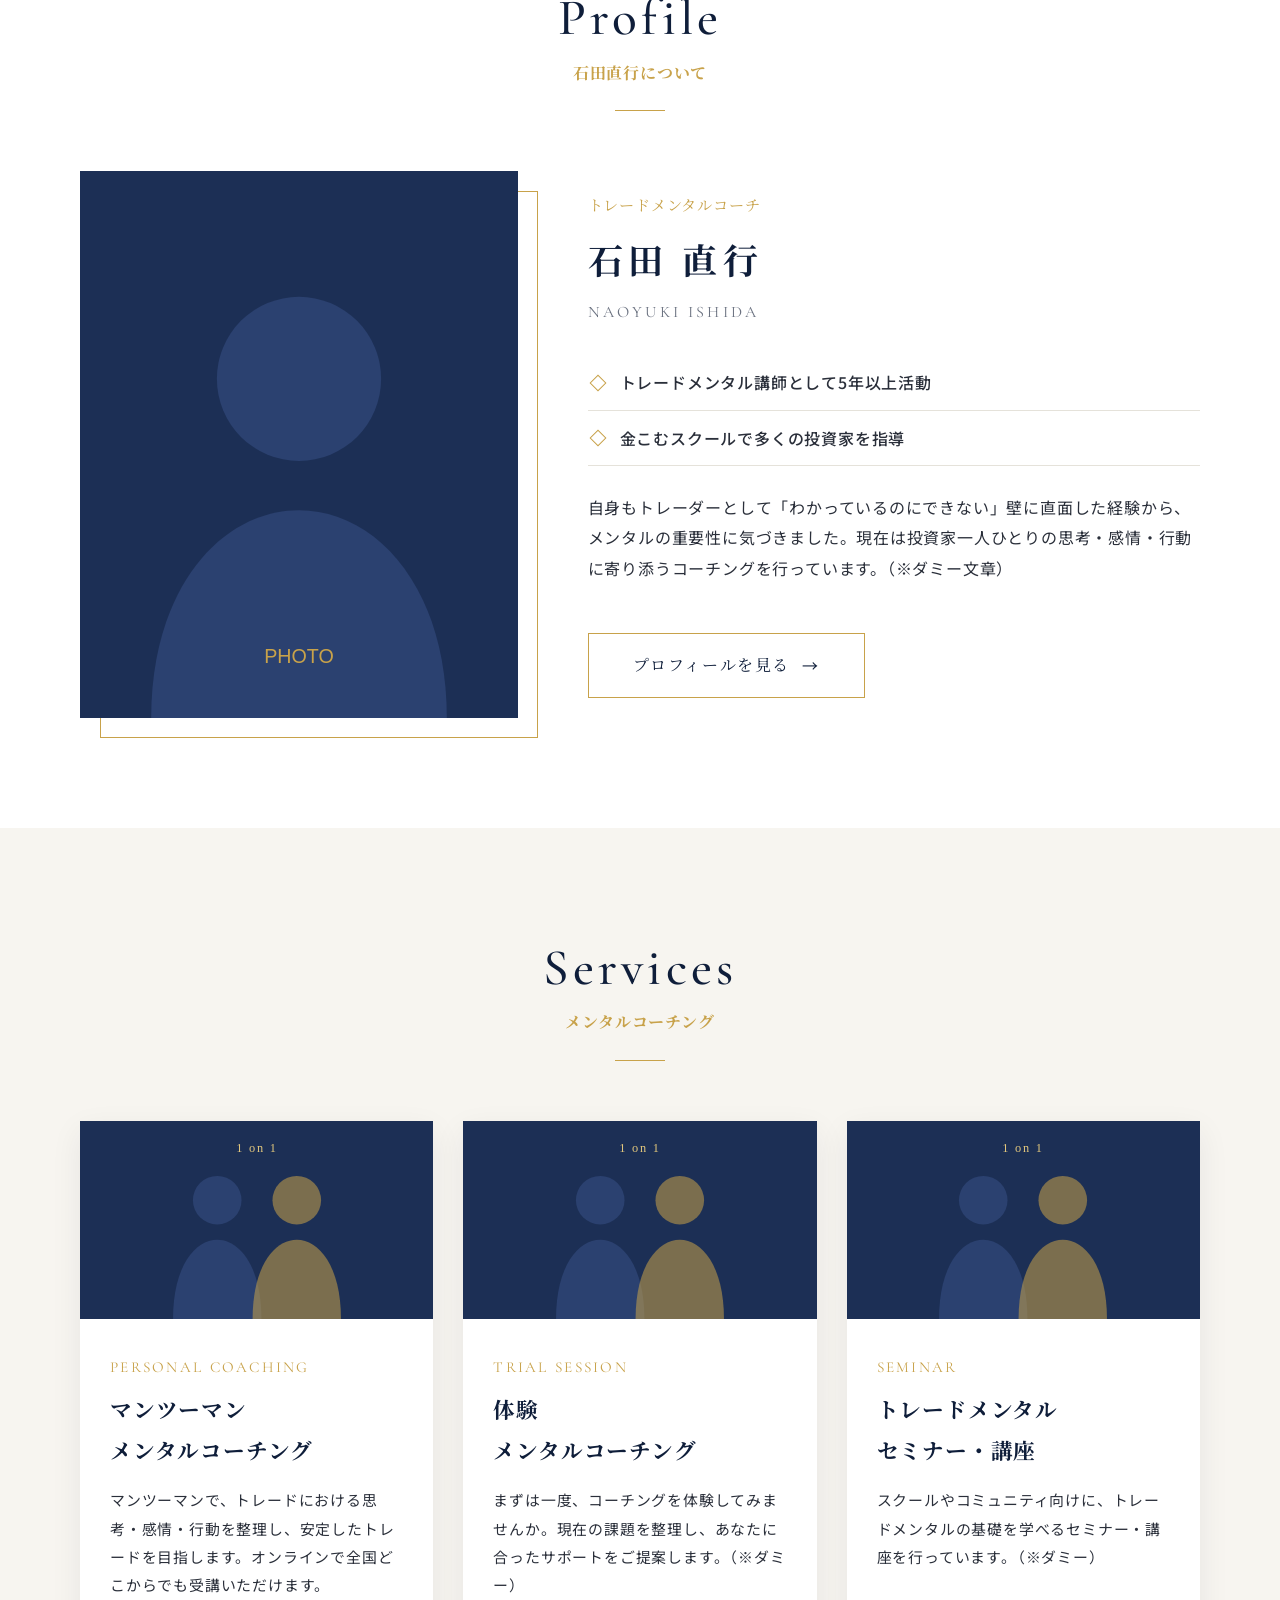
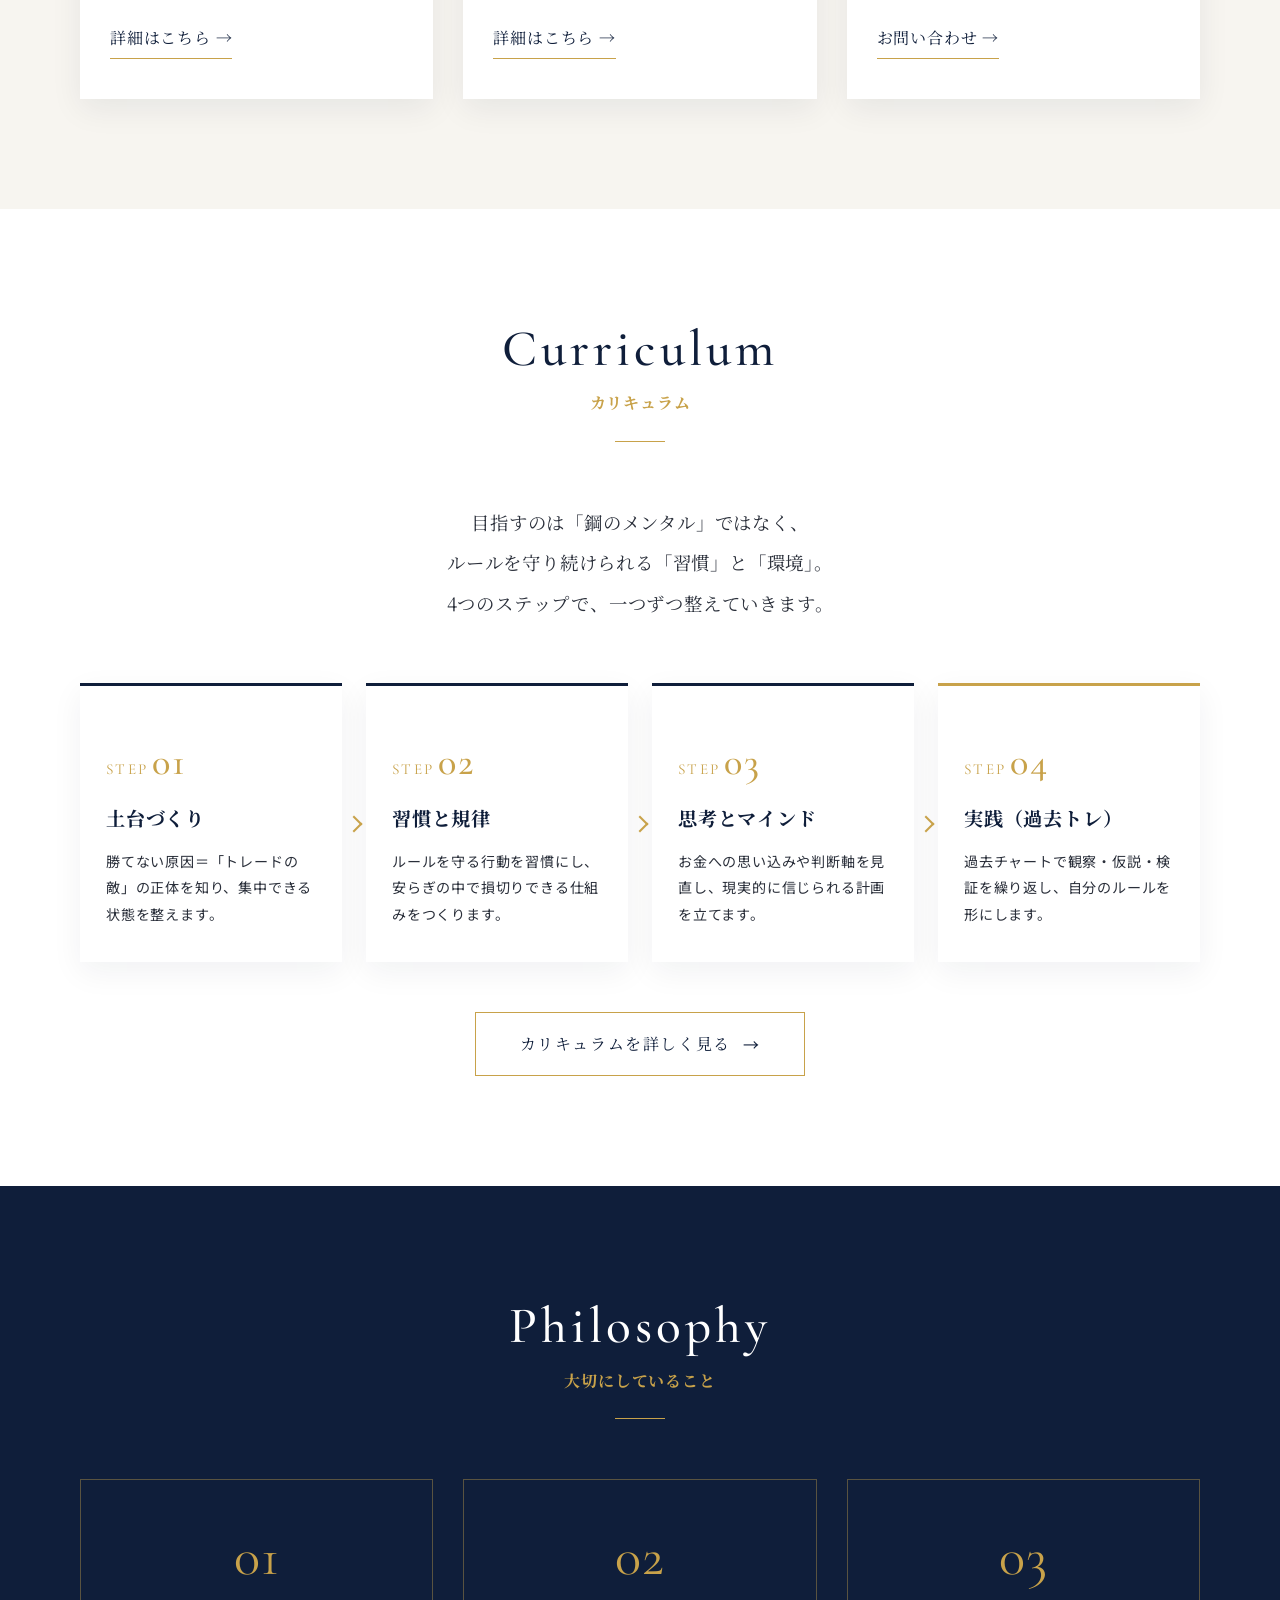
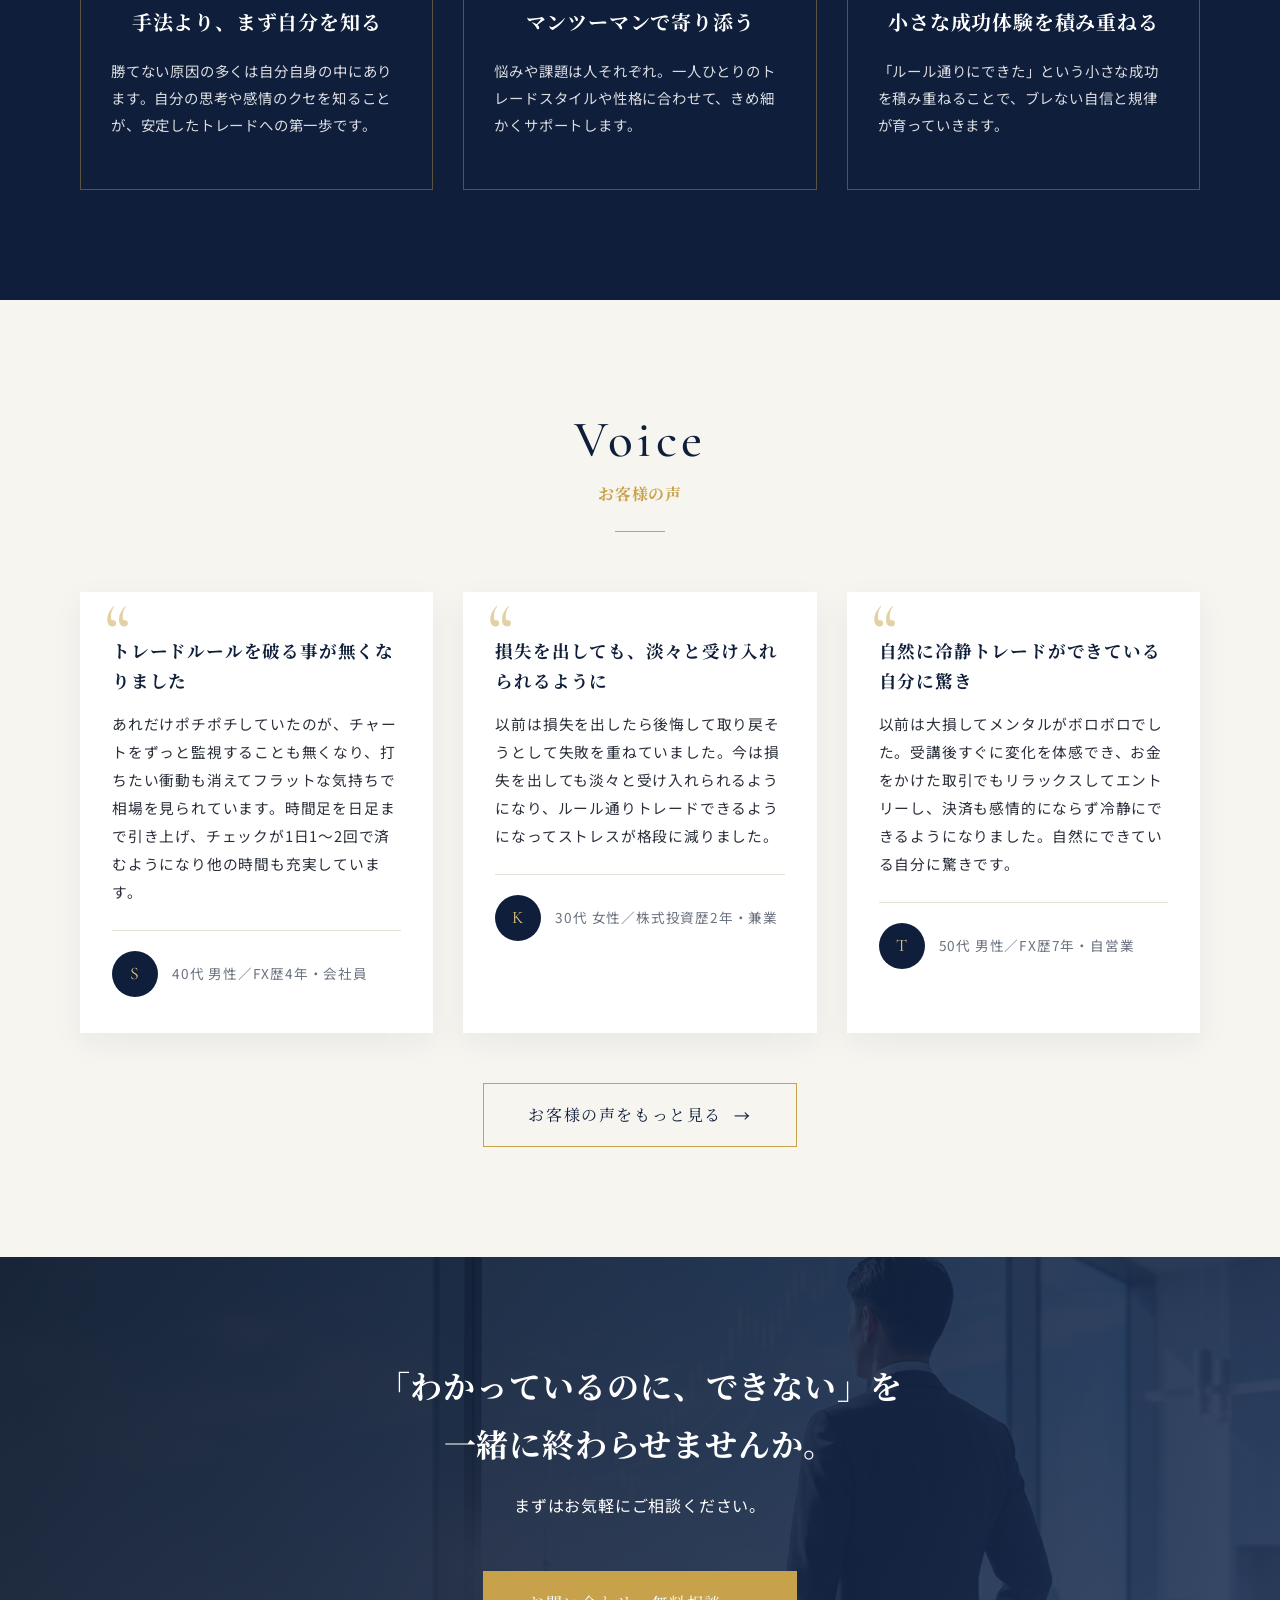
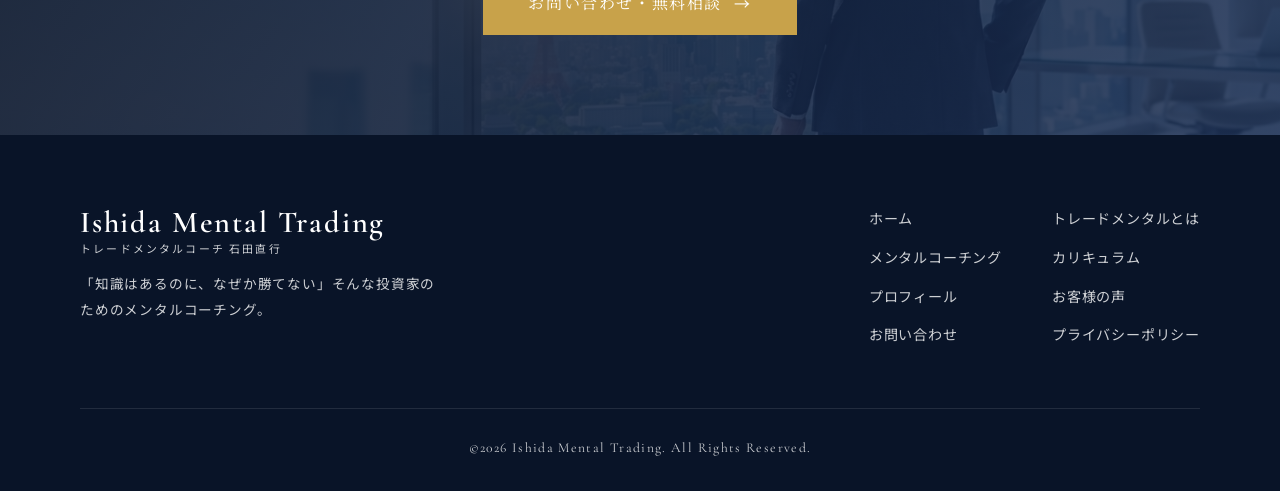
==== commit c52f9e92: "feat: 屋号を Ishida Mental Trading に更新" ====
--- a/index.html
+++ b/index.html
@@ -3,7 +3,7 @@
 <head>
   <meta charset="UTF-8">
   <meta name="viewport" content="width=device-width, initial-scale=1">
-  <title>トレードメンタルコーチ 石田直行｜トレードメンタルコーチ 石田直行</title>
+  <title>トレードメンタルコーチ 石田直行｜Ishida Mental Trading</title>
   <meta name="description" content="「知識はあるのに、なぜか勝てない」そんな投資家のためのトレードメンタルコーチング。損切り・感情的なトレードなど、心・思考・行動を整え安定したトレードを目指します。">
   <link rel="preconnect" href="https://fonts.googleapis.com">
   <link rel="preconnect" href="https://fonts.gstatic.com" crossorigin>
@@ -16,8 +16,8 @@
   <header class="header">
     <div class="header__inner">
       <a href="index.html" class="logo">
-        <span class="logo__main">石田直行</span>
-        <span class="logo__sub">トレードメンタルコーチ</span>
+        <span class="logo__main">Ishida Mental Trading</span>
+        <span class="logo__sub">トレードメンタルコーチ 石田直行</span>
       </a>
       <button class="hamburger" aria-label="メニュー" aria-expanded="false"><span></span><span></span><span></span></button>
       <nav class="nav">
@@ -286,8 +286,8 @@
       <div class="footer__inner">
         <div>
           <a href="index.html" class="logo">
-        <span class="logo__main">石田直行</span>
-        <span class="logo__sub">トレードメンタルコーチ</span>
+        <span class="logo__main">Ishida Mental Trading</span>
+        <span class="logo__sub">トレードメンタルコーチ 石田直行</span>
       </a>
           <p class="footer__desc">「知識はあるのに、なぜか勝てない」そんな投資家のためのメンタルコーチング。</p>
         </div>
@@ -302,7 +302,7 @@
           <a href="privacy.html">プライバシーポリシー</a>
         </nav>
       </div>
-      <p class="footer__copy">&copy;2026 石田直行. All Rights Reserved.</p>
+      <p class="footer__copy">&copy;2026 Ishida Mental Trading. All Rights Reserved.</p>
     </div>
   </footer>
   <a href="#" class="pagetop" aria-label="ページトップへ">↑</a>
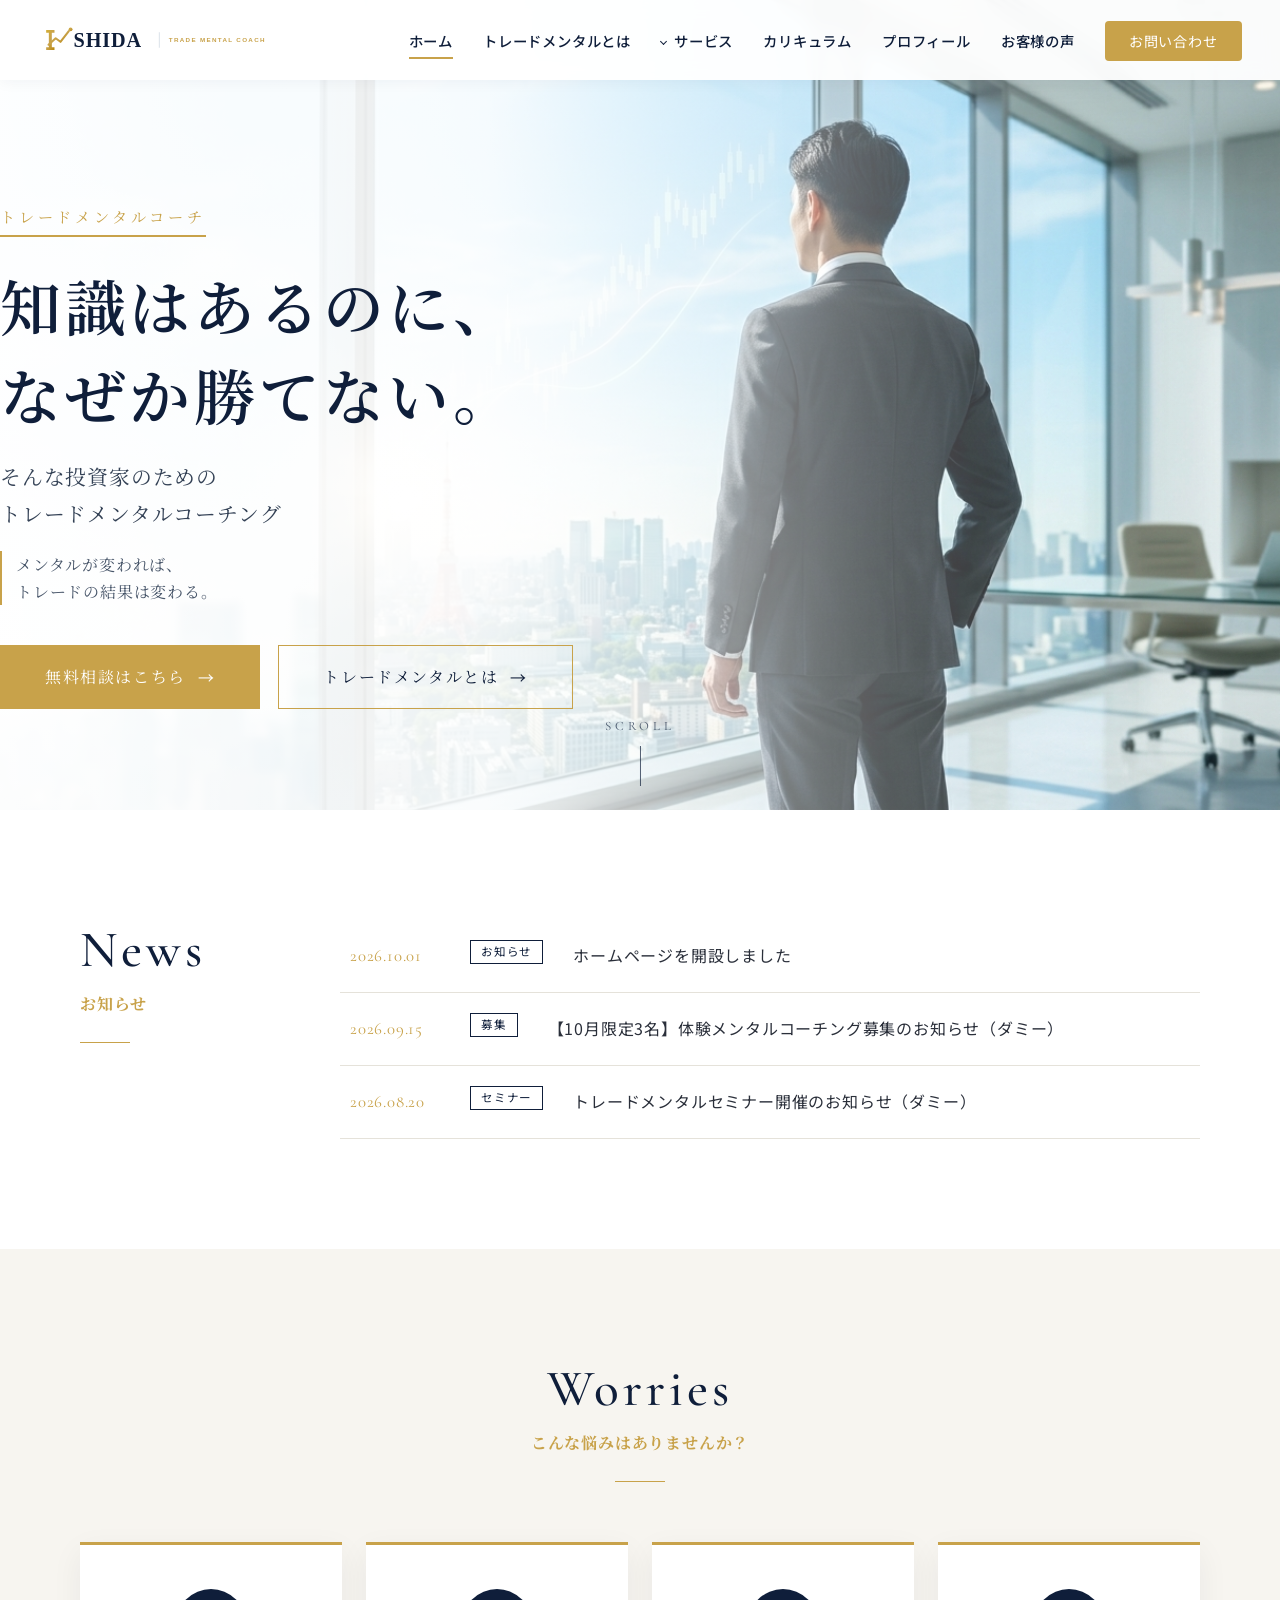
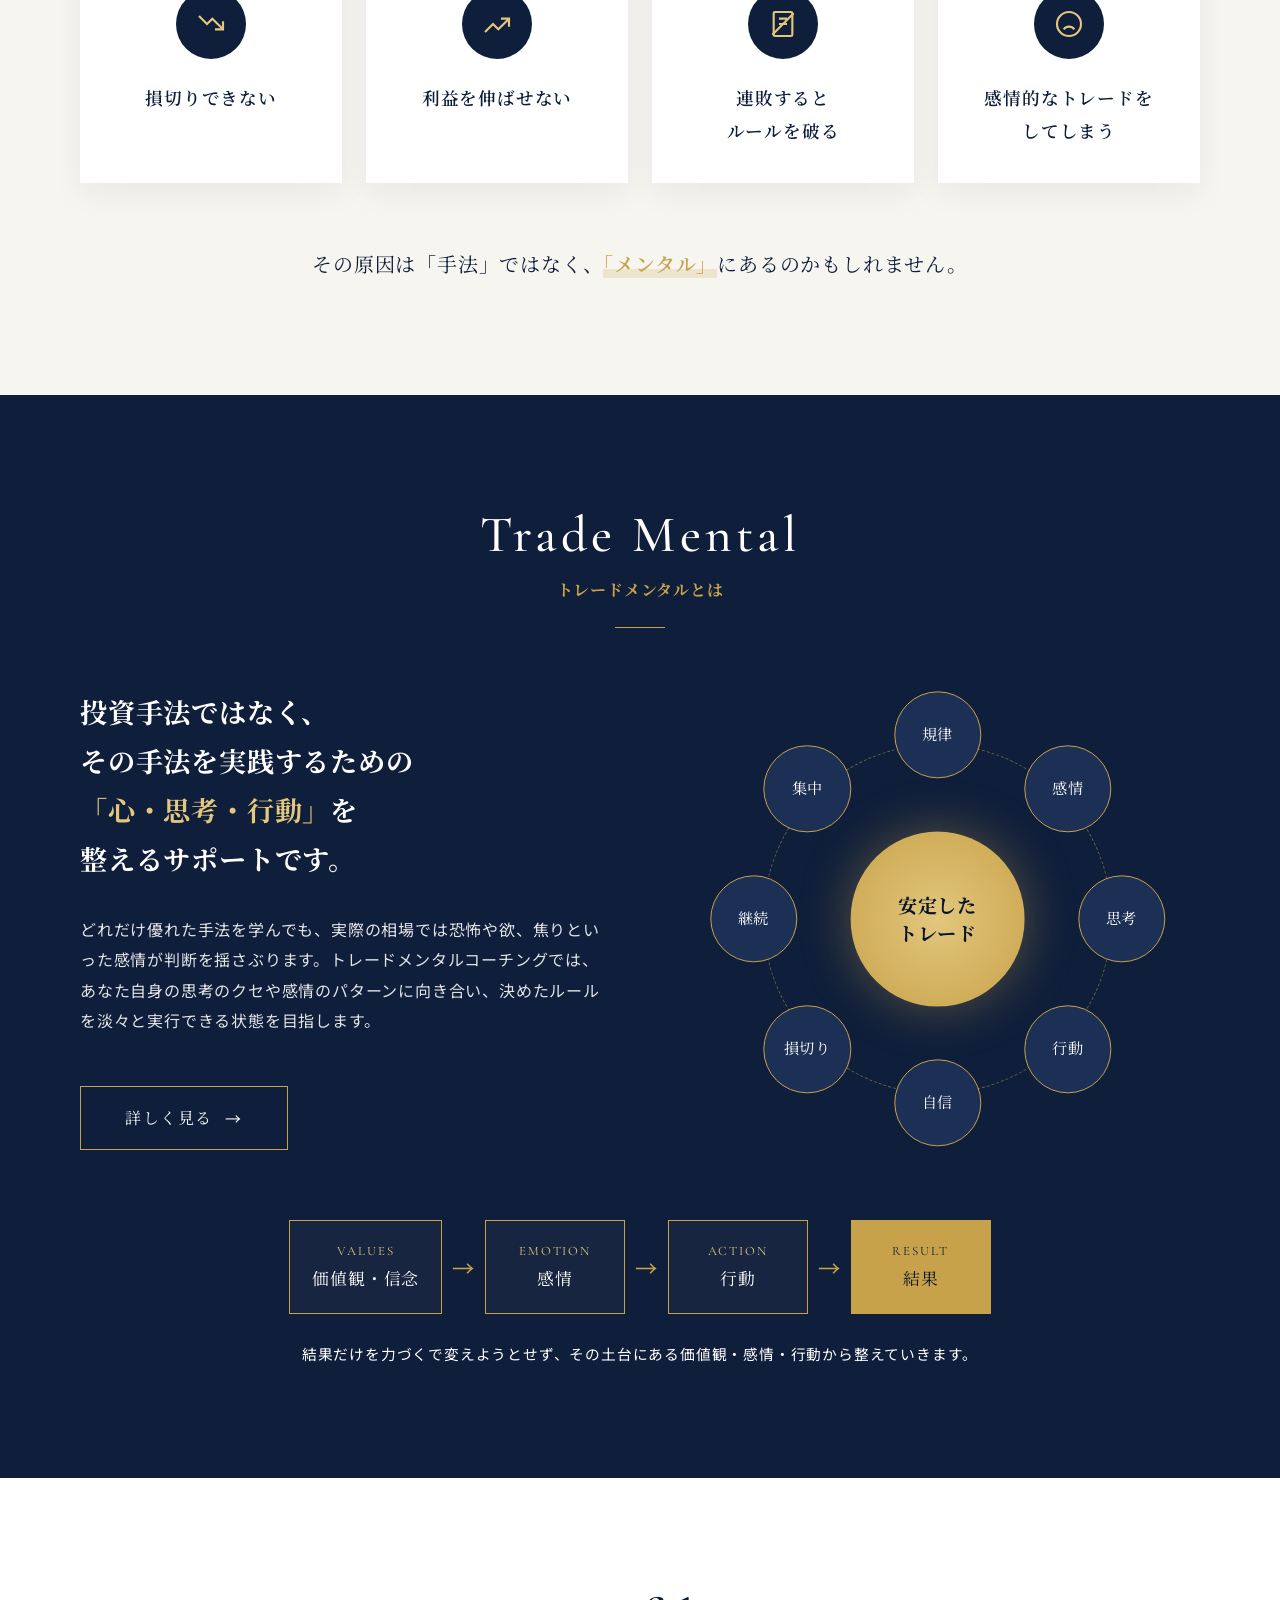
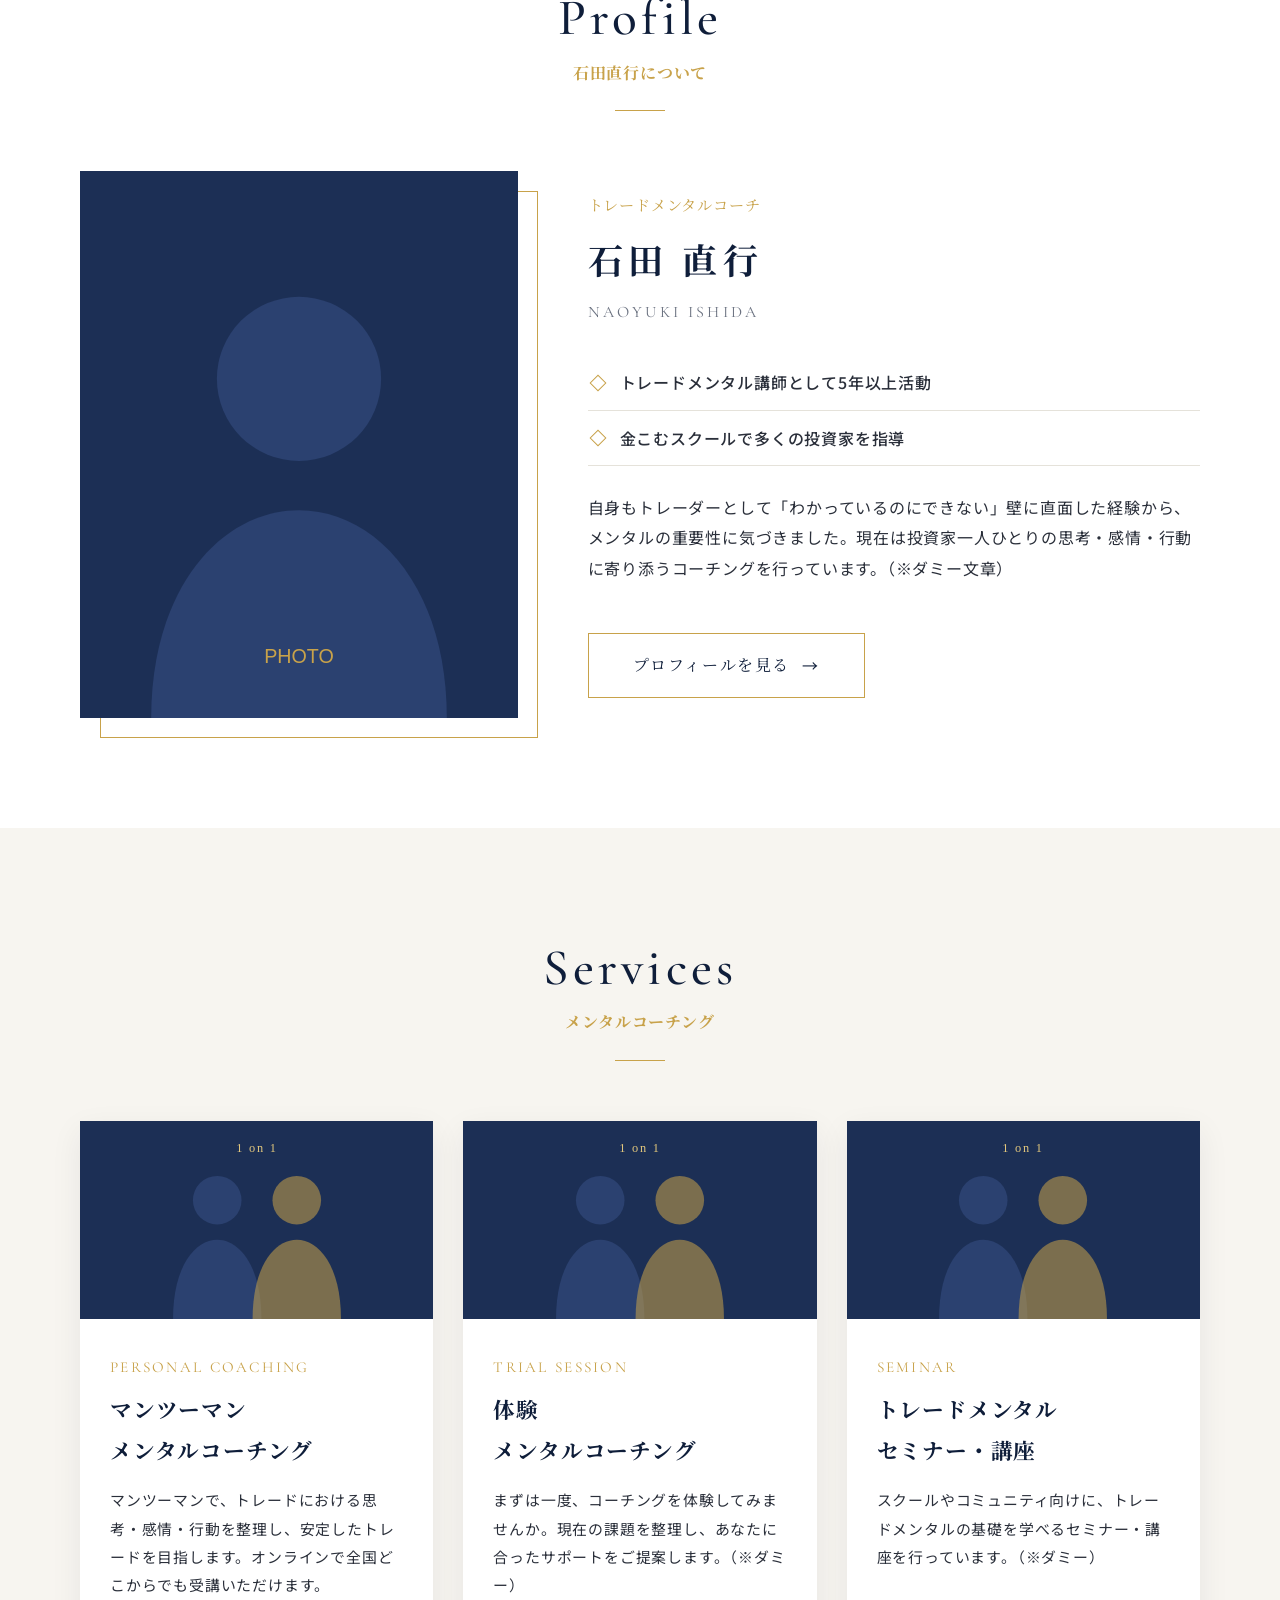
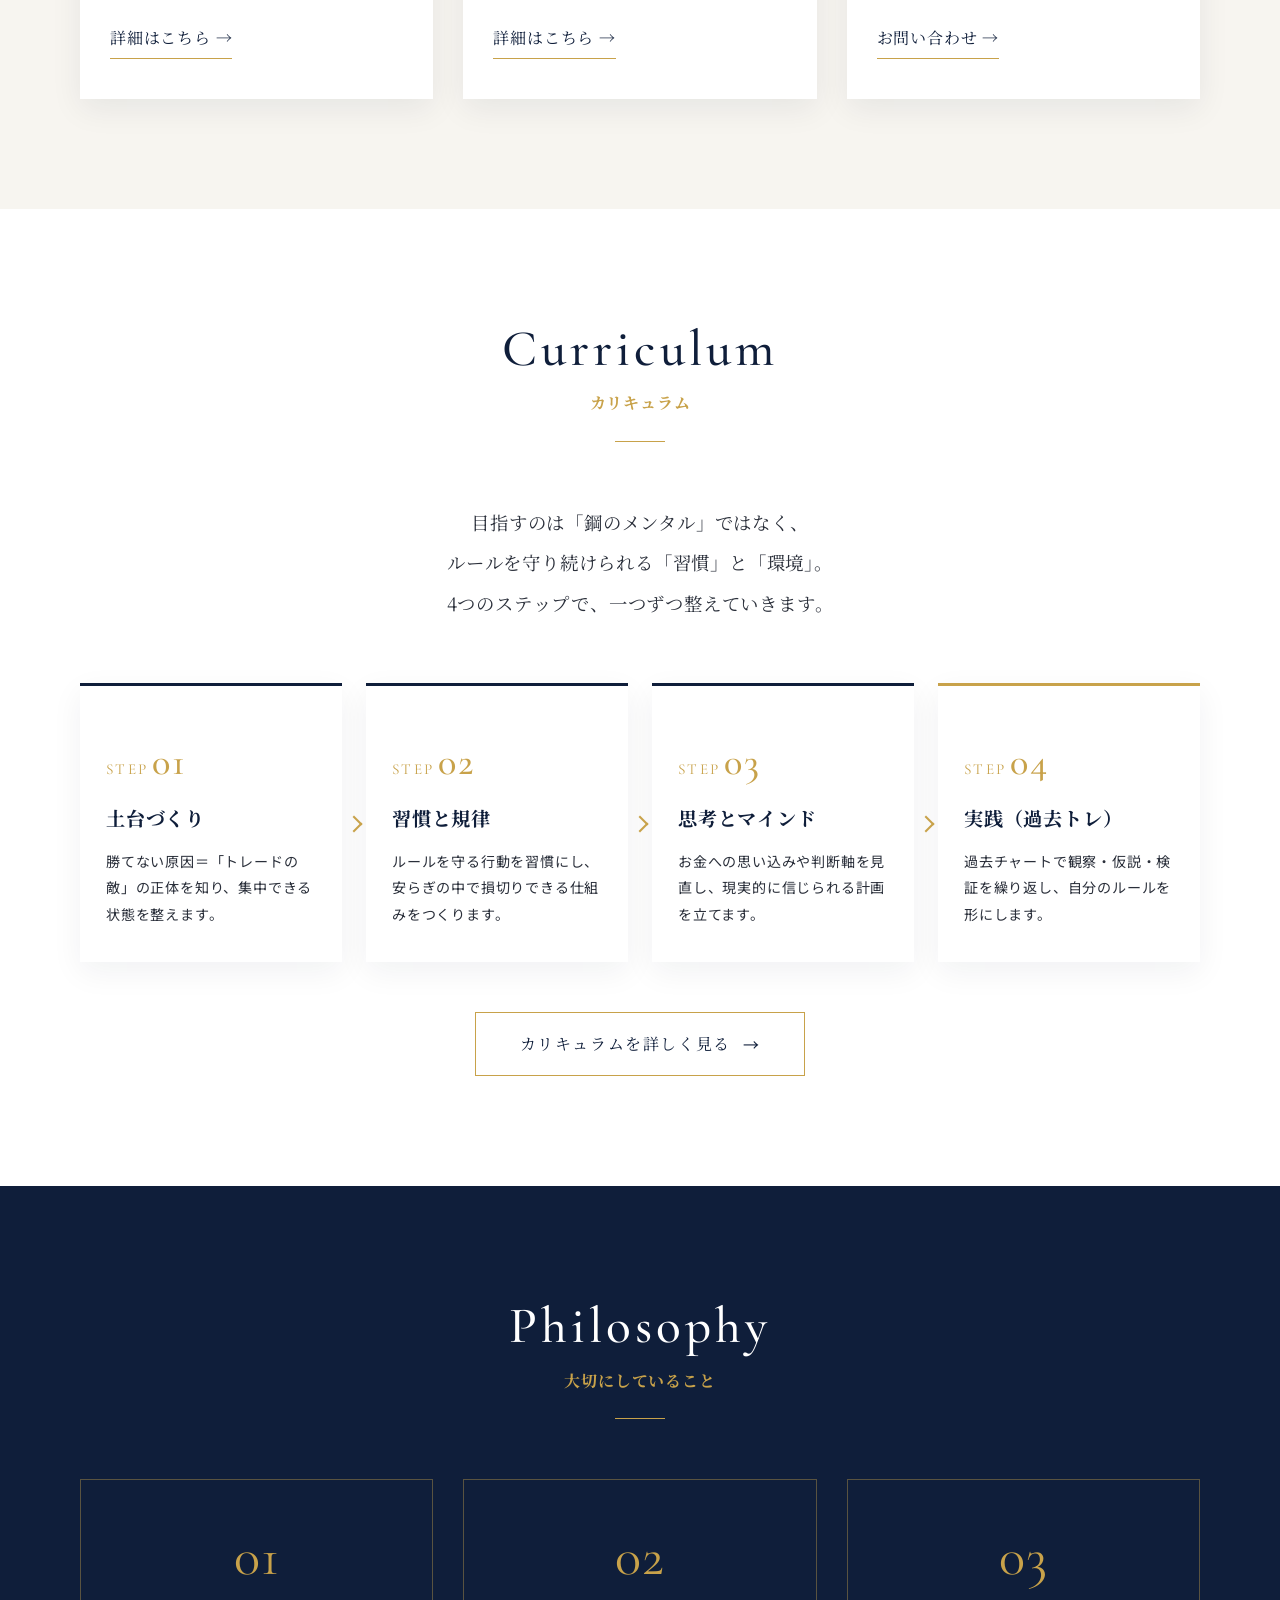
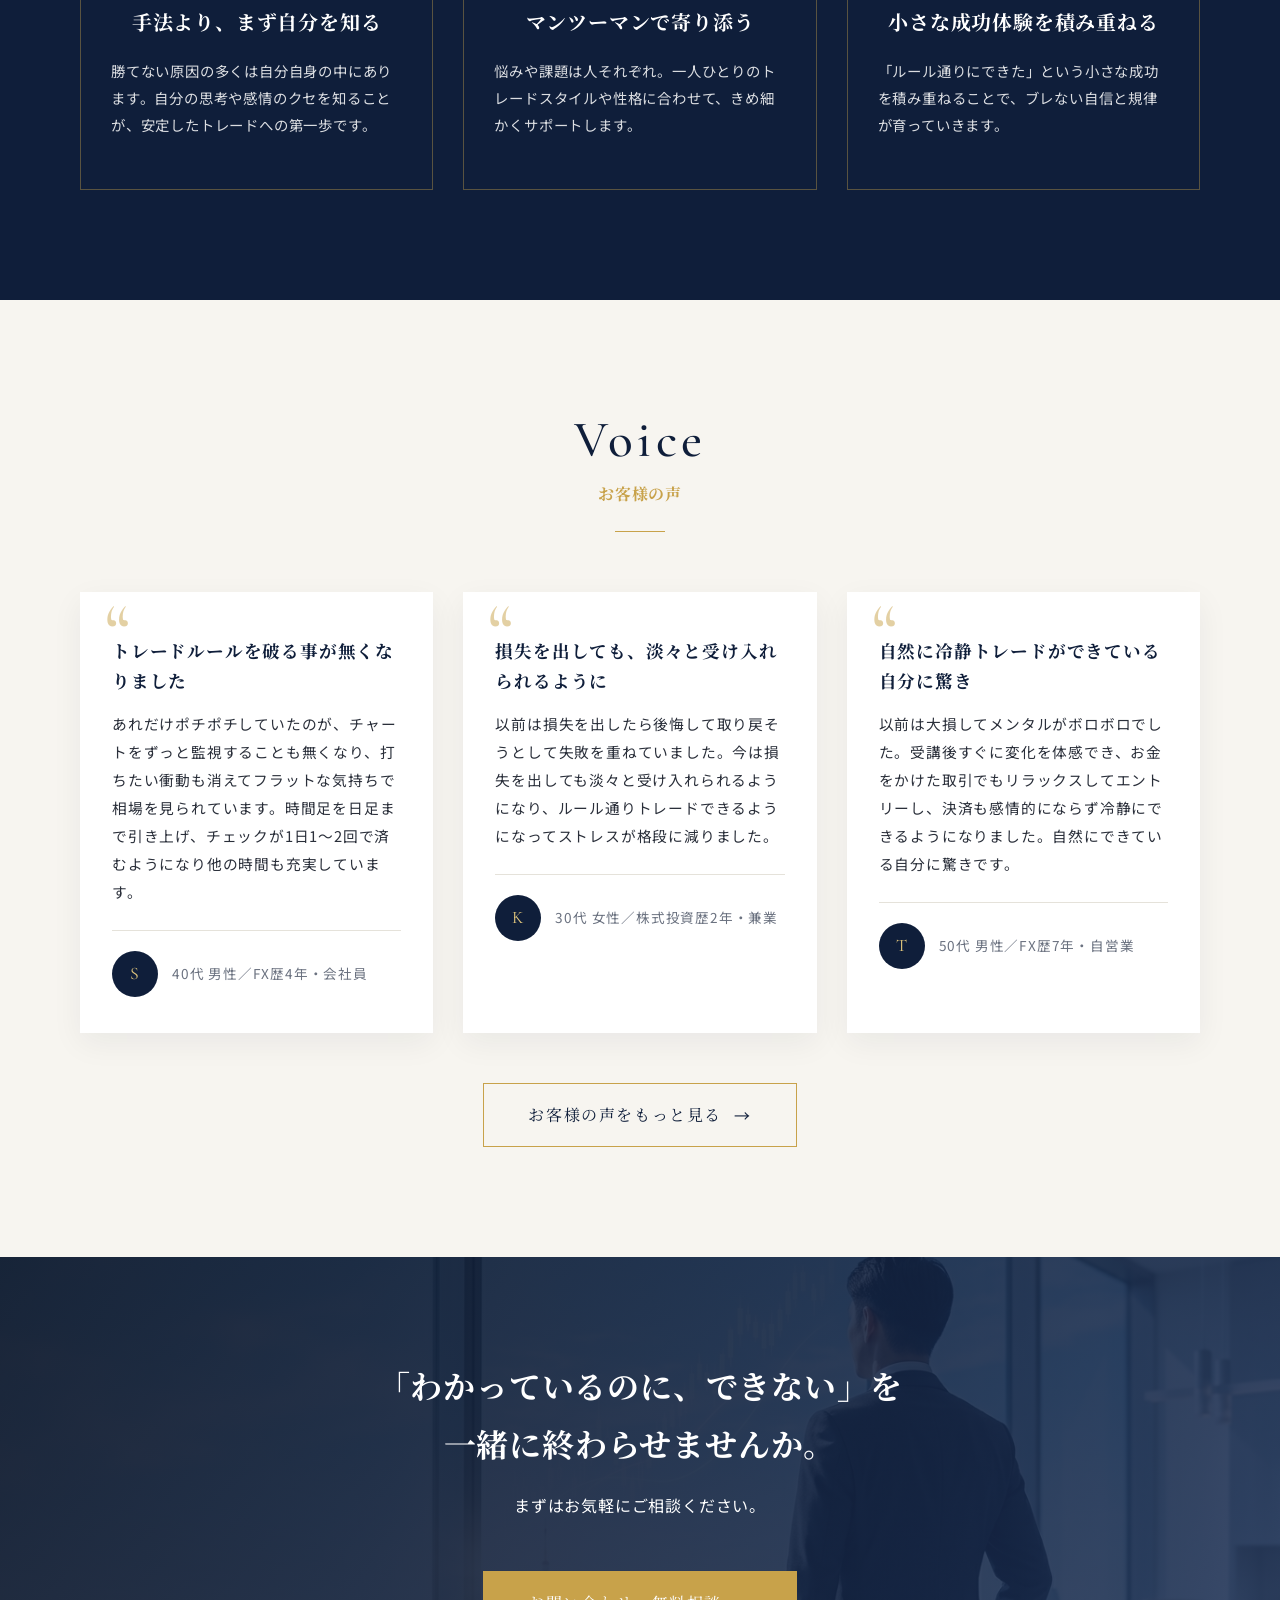
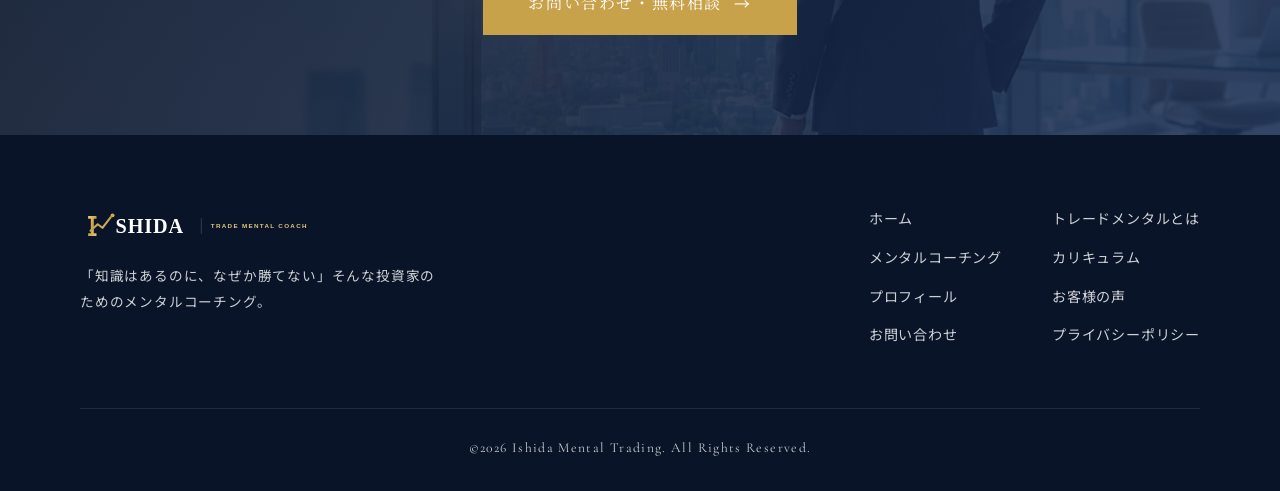
==== commit 2a1fbf8c: "feat: 新ロゴ ISHIDA | TRADE MENTAL COACH を全ページヘッダー・フッターに適用" ====
--- a/index.html
+++ b/index.html
@@ -16,8 +16,7 @@
   <header class="header">
     <div class="header__inner">
       <a href="index.html" class="logo">
-        <span class="logo__main">Ishida Mental Trading</span>
-        <span class="logo__sub">トレードメンタルコーチ 石田直行</span>
+        <img src="images/logo.svg" alt="ISHIDA TRADE MENTAL COACH" class="logo__img">
       </a>
       <button class="hamburger" aria-label="メニュー" aria-expanded="false"><span></span><span></span><span></span></button>
       <nav class="nav">
@@ -286,9 +285,8 @@
       <div class="footer__inner">
         <div>
           <a href="index.html" class="logo">
-        <span class="logo__main">Ishida Mental Trading</span>
-        <span class="logo__sub">トレードメンタルコーチ 石田直行</span>
-      </a>
+            <img src="images/logo_footer.svg" alt="ISHIDA TRADE MENTAL COACH" class="logo__img">
+          </a>
           <p class="footer__desc">「知識はあるのに、なぜか勝てない」そんな投資家のためのメンタルコーチング。</p>
         </div>
         <nav class="footer__nav">
--- a/css/style.css
+++ b/css/style.css
@@ -122,13 +122,16 @@
   position: fixed;
   top: 0; left: 0; right: 0;
   height: var(--header-h);
+  background: rgba(255, 255, 255, 0.95);
+  backdrop-filter: blur(8px);
+  box-shadow: 0 1px 15px rgba(15, 30, 58, 0.05);
   z-index: 100;
   transition: background .4s, box-shadow .4s, height .4s;
 }
 .header.is-scrolled,
 .header--solid {
-  background: rgba(15, 30, 58, 0.96);
-  box-shadow: 0 2px 20px rgba(0,0,0,.15);
+  background: rgba(255, 255, 255, 0.98);
+  box-shadow: 0 4px 25px rgba(15, 30, 58, 0.08);
 }
 .header__inner {
   height: 100%;
@@ -139,22 +142,15 @@
   align-items: center;
   justify-content: space-between;
 }
-.logo { color: var(--white); line-height: 1.2; }
-.logo__main {
-  display: block;
-  font-family: var(--font-en);
-  font-size: 1.9rem;
-  font-weight: 600;
-  letter-spacing: 0.06em;
-}
-.logo__main span { color: var(--gold); }
-.logo__sub { display: block; font-size: .68rem; letter-spacing: .2em; opacity: .8; }
+.logo { display: flex; align-items: center; }
+.logo__img { height: 42px; width: auto; max-width: 280px; object-fit: contain; }
 
 .nav__list { display: flex; align-items: center; gap: 30px; }
 .nav__item { position: relative; }
 .nav__link {
-  color: var(--white);
+  color: var(--navy);
   font-size: .9rem;
+  font-weight: 500;
   padding: 8px 0;
   position: relative;
 }
@@ -162,7 +158,7 @@
   content: "";
   position: absolute;
   left: 0; bottom: 0;
-  width: 100%; height: 1px;
+  width: 100%; height: 2px;
   background: var(--gold);
   transform: scaleX(0);
   transition: transform .3s;
@@ -187,22 +183,24 @@
   left: 50%;
   transform: translate(-50%, 10px);
   min-width: 220px;
-  background: var(--navy-deep);
+  background: var(--white);
   border-top: 2px solid var(--gold);
+  box-shadow: 0 10px 30px rgba(15,30,58,.1);
   padding: 10px 0;
   opacity: 0;
   visibility: hidden;
   transition: .3s;
 }
 .nav__item--has-child:hover .dropdown { opacity: 1; visibility: visible; transform: translate(-50%, 0); }
-.dropdown a { display: block; padding: 10px 22px; color: var(--white); font-size: .85rem; }
-.dropdown a:hover { background: var(--navy-light); color: var(--gold-light); }
+.dropdown a { display: block; padding: 10px 22px; color: var(--navy); font-size: .85rem; }
+.dropdown a:hover { background: var(--offwhite); color: var(--gold); }
 
 .nav__cta {
   background: var(--gold);
   color: var(--white);
   padding: 10px 24px;
   font-size: .88rem;
+  border-radius: 4px;
 }
 .nav__cta:hover { background: var(--gold-light); }
 
@@ -220,7 +218,7 @@
   position: absolute;
   left: 10px;
   width: 24px; height: 1.5px;
-  background: var(--white);
+  background: var(--navy);
   transition: .3s;
 }
 .hamburger span:nth-child(1) { top: 15px; }
